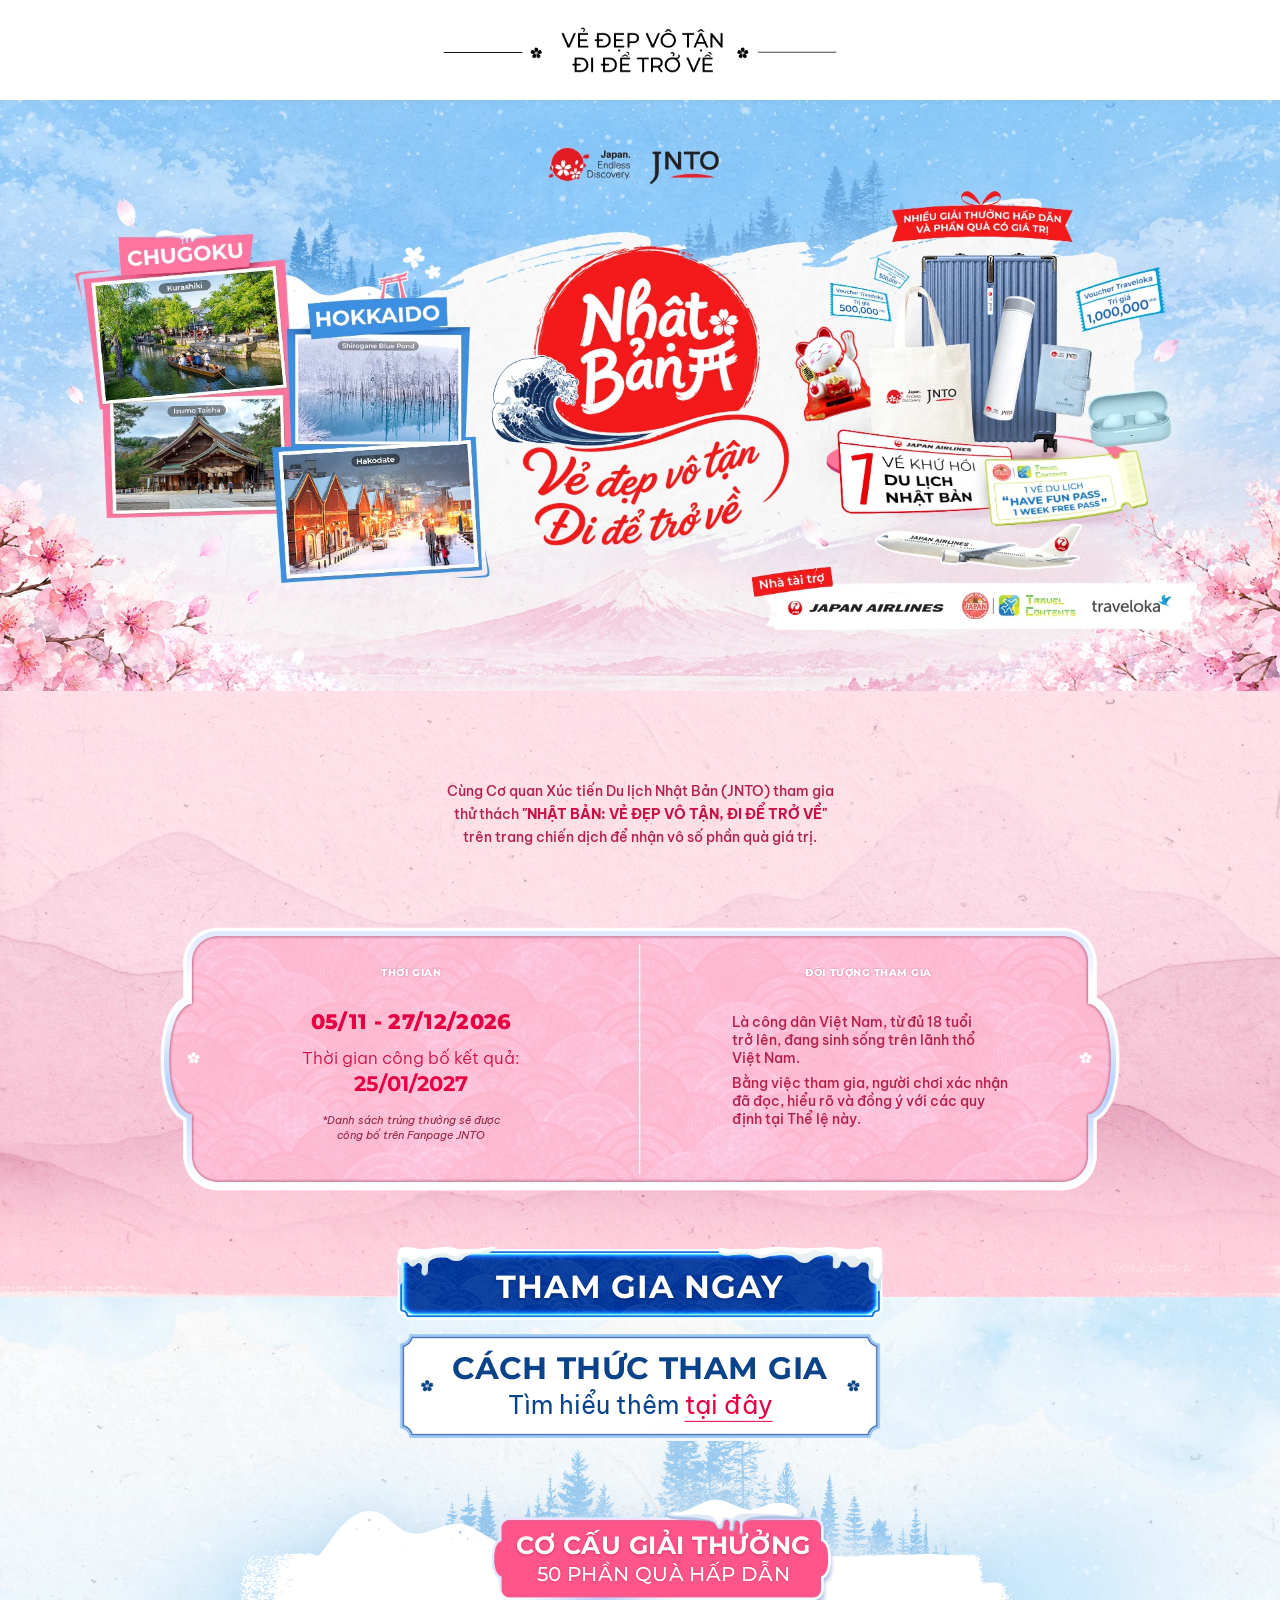
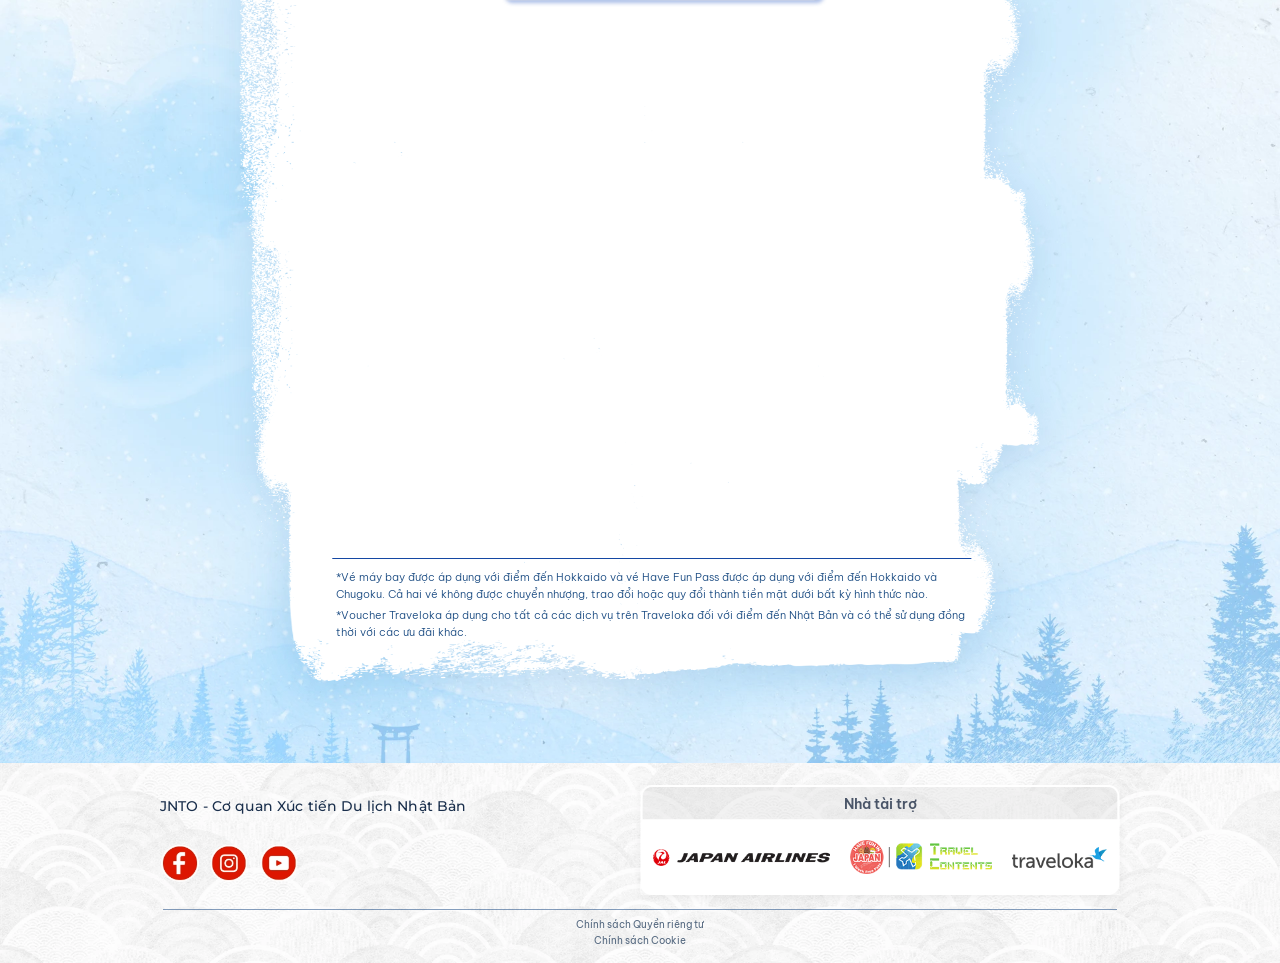
==== index.html @ 74d08d4a "feat: page 5" ====
<!DOCTYPE html>
<html lang="vi">

<head>
  <meta charset="UTF-8">
  <meta name="viewport" content="width=device-width, initial-scale=1.0">
  <title>Nhật Bản: Vẻ Đẹp Vô Tận, Đi Để Trở Về - JNTO</title>
  <meta name="description"
    content="Chiến dịch Du lịch Nhật Bản - Vẻ đẹp vô tận, Đi để trở về cùng JNTO. Tham gia ngay để có cơ hội nhận 50 phần quà hấp dẫn!">

  <link rel="preconnect" href="https://fonts.googleapis.com">
  <link rel="preconnect" href="https://fonts.gstatic.com" crossorigin>
  <link
    href="https://fonts.googleapis.com/css2?family=Be+Vietnam+Pro:ital,wght@0,400;0,500;0,600;0,700;0,800;1,400;1,500&family=Montserrat:ital,wght@0,500;0,600;0,700;0,800;0,900;1,600&display=swap"
    rel="stylesheet">

  <link rel="icon" href="data:,">
  <link rel="stylesheet" href="css/style.css">
</head>

<body>
  <div class="campaign-landing-page">
    <header class="site-header">
      <div class="header-container">
        <div class="header-left">
          <a href="#homepage" class="campaign-logo-link" id="site-logo-home"
            title="Nhật Bản - Vẻ đẹp vô tận, Đi để trở về">
            <picture>
              <source media="(max-width: 768px)" srcset="img/img-mobile/page%201/header/Campaign%20logo.webp">
              <img src="img/img-desktop/page 1/header/Campaign logo.png" alt="Chiến dịch Du lịch Nhật Bản"
                class="campaign-logo-img">
            </picture>
          </a>
        </div>

        <div class="header-center">
          <picture>
            <source media="(max-width: 768px)"
              srcset="img/img-mobile/page%201/header/v%E1%BA%BB%20%C4%91%E1%BA%B9p%20v%C3%B4%20t%E1%BA%ADn.webp">
            <img src="img/img-desktop/page 1/header/vẻ đẹp vô tận.png" alt="Vẻ đẹp vô tận - Đi để trở về"
              class="ve-dep-vo-tan-img">
          </picture>
        </div>

        <div class="header-right">
          <a href="https://www.japan.travel/vi/vn/" target="_blank" rel="noopener noreferrer" class="jed-logo-link"
            title="Japan Endless Discovery">
            <picture>
              <source media="(max-width: 768px)" srcset="img/img-mobile/page%201/header/JED%20logo.webp">
              <img src="img/img-desktop/page 1/header/JED logo.png" alt="Japan Endless Discovery" class="jed-logo-img">
            </picture>
          </a>
          <a href="https://www.japan.travel/vi/vn/" target="_blank" rel="noopener noreferrer" class="jnto-logo-link"
            title="JNTO - Cơ quan Xúc tiến Du lịch Nhật Bản">
            <picture>
              <source media="(max-width: 768px)" srcset="img/img-mobile/page%201/header/JNTO%20logo.webp">
              <img src="img/img-desktop/page 1/header/JNTO logo.png" alt="JNTO" class="jnto-logo-img">
            </picture>
          </a>
        </div>
      </div>
    </header>

    <div>
      <div id="view-homepage" class="app-view active">
        <main>
          <section class="hero-section">
            <div class="hero-banner-container">
              <picture>
                <source media="(max-width: 768px)"
                  srcset="img/img-mobile/page%201/section%201/JNTO-Herobanner-mobile-winter.webp">
                <img src="img/img-desktop/page 1/section 1/JNTO-Herobanner-winter.webp"
                  alt="Nhật Bản - Vẻ Đẹp Vô Tận, Đi Để Trở Về - Chiến dịch mùa đông JNTO" class="hero-banner-image"
                  loading="eager">
              </picture>
            </div>
          </section>

          <section class="info-section">
            <div class="info-content-wrapper">
              <div class="info-intro-block">
                <div class="info-decor-flower">
                  <picture>
                    <source media="(max-width: 768px)" srcset="img/img-mobile/page%201/section%202/decor-hoa.webp">
                    <img src="img/img-desktop/page 1/section 2/bullet.webp" alt="🌸" class="intro-flower-icon">
                  </picture>
                </div>

                <p class="info-intro-paragraph">
                  Cùng Cơ quan Xúc tiến Du lịch Nhật Bản (JNTO) tham gia <br>
                  thử thách <span class="campaign-highlight">"NHẬT BẢN: VẺ ĐẸP VÔ TẬN, ĐI ĐỂ TRỞ VỀ"</span> <br>
                  trên trang chiến dịch để nhận vô số phần quà giá trị.
                </p>

                <div class="info-decor-flower">
                  <picture>
                    <source media="(max-width: 768px)" srcset="img/img-mobile/page%201/section%202/decor-hoa.webp">
                    <img src="img/img-desktop/page 1/section 2/bullet.webp" alt="🌸" class="intro-flower-icon">
                  </picture>
                </div>
              </div>

              <div class="info-main-card">
                <div class="info-card-inner">
                  <div class="info-col">
                    <div class="info-tag-wrapper tag-time">
                      <picture>
                        <source media="(max-width: 768px)"
                          srcset="img/img-mobile/page%201/section%202/tag-thoigian.webp">
                        <img src="img/img-desktop/page 1/section 2/tag-thoigian.webp" alt="" class="tag-bg-img">
                      </picture>
                      <span class="tag-text">THỜI GIAN</span>
                    </div>

                    <div class="info-box-panel box-panel-time">
                      <picture class="box-panel-bg">
                        <source media="(max-width: 768px)"
                          srcset="img/img-mobile/page%201/section%202/box-thoigian.webp">
                        <img src="img/img-desktop/page 1/section 2/box-thoigian.webp" alt="" class="box-panel-bg-img">
                      </picture>
                      <div class="box-panel-content">
                        <div class="time-date-range">05/11 - 27/12/2026</div>
                        <div class="time-result-label">Thời gian công bố kết quả:</div>
                        <div class="time-result-date">25/01/2027</div>
                        <div class="time-note">
                          *Danh sách trúng thưởng sẽ được <br>công bố trên Fanpage JNTO
                        </div>
                      </div>
                    </div>
                  </div>

                  <div class="info-col">
                    <div class="info-tag-wrapper tag-participants">
                      <picture>
                        <source media="(max-width: 768px)"
                          srcset="img/img-mobile/page%201/section%202/tag-doituongthamgia.webp">
                        <img src="img/img-desktop/page 1/section 2/tag-doituongthamgia.webp" alt="" class="tag-bg-img">
                      </picture>
                      <span class="tag-text">ĐỐI TƯỢNG THAM GIA</span>
                    </div>

                    <div class="info-box-panel box-panel-participants">
                      <picture class="box-panel-bg">
                        <source media="(max-width: 768px)"
                          srcset="img/img-mobile/page%201/section%202/box-doituongthamgia.webp">
                        <img src="img/img-desktop/page 1/section 2/box-doituongthamgia.webp" alt=""
                          class="box-panel-bg-img">
                      </picture>
                      <div class="box-panel-content">
                        <ul class="participants-list">
                          <li class="participant-item">
                            <picture>
                              <source media="(max-width: 768px)"
                                srcset="img/img-mobile/page%201/section%202/bullet.webp">
                              <img src="img/img-desktop/page 1/section 2/bullet.webp" alt="•" class="bullet-icon">
                            </picture>
                            <span>
                              Là công dân Việt Nam, từ đủ 18 tuổi <br>
                              trở lên, đang sinh sống trên lãnh thổ <br>
                              Việt Nam.
                            </span>
                          </li>
                          <li class="participant-item">
                            <picture>
                              <source media="(max-width: 768px)"
                                srcset="img/img-mobile/page%201/section%202/bullet.webp">
                              <img src="img/img-desktop/page 1/section 2/bullet.webp" alt="•" class="bullet-icon">
                            </picture>
                            <span>
                              Bằng việc tham gia, người chơi xác nhận <br>
                              đã đọc, hiểu rõ và đồng ý với các quy <br>
                              định tại Thể lệ này.
                            </span>
                          </li>
                        </ul>
                      </div>
                    </div>
                  </div>
                </div>
              </div>
            </div>
          </section>

          <section class="prizes-section">
            <div class="boundary-cta-wrapper">
              <button type="button" class="cta-btn btn-tham-gia-ngay" id="btn-open-join"
                title="Nhấn để tham gia ngay chiến dịch">
                <picture>
                  <source media="(max-width: 768px)" srcset="img/img-mobile/page%201/button/button-thamgiangay.webp">
                  <img src="img/img-desktop/page 1/button/button-thamgiangay.webp" alt="" class="btn-bg-img">
                </picture>
                <span class="btn-text tham-gia-text">THAM GIA NGAY</span>
              </button>
            </div>

            <div class="prizes-content-wrapper">
              <div class="cta-secondary-container">
                <button type="button" class="cta-btn btn-cach-thuc-tham-gia" id="btn-open-rules"
                  title="Tìm hiểu cách thức tham gia">
                  <picture>
                    <source media="(max-width: 768px)"
                      srcset="img/img-mobile/page%201/button/button-cachthucthamgia.webp">
                    <img src="img/img-desktop/page 1/button/button-cachthucthamgia.webp" alt="" class="btn-bg-img">
                  </picture>
                  <div class="btn-text-content">
                    <span class="cach-thuc-title">CÁCH THỨC THAM GIA</span>
                    <span class="cach-thuc-sub">
                      Tìm hiểu thêm <span class="highlight-link">tại đây</span>
                    </span>
                  </div>
                </button>
              </div>

              <div class="prizes-main-card">
                <div class="prizes-title-badge-wrapper">
                  <picture>
                    <source media="(max-width: 768px)" srcset="img/img-mobile/page%201/section%203/title-box.webp">
                    <img src="img/img-desktop/page 1/section 3/title-box.webp"
                      alt="Cơ cấu giải thưởng - 50 phần quà hấp dẫn" class="title-box-img">
                  </picture>
                  <div class="title-badge-text">
                    <span class="title-line-1">CƠ CẤU GIẢI THƯỞNG</span>
                    <span class="title-line-2">50 PHẦN QUÀ HẤP DẪN</span>
                  </div>
                </div>

                <div class="prizes-card-inner">
                  <div class="prize-items-grid">
                    <div class="prize-card-col">
                      <picture>
                        <source media="(max-width: 768px)" srcset="img/img-mobile/page%201/section%203/giai1.webp">
                        <img src="img/img-desktop/page 1/section 3/giai1.webp"
                          alt="1 Combo Giải Nhất - Vé máy bay khứ hồi, vé du lịch Have Fun Pass, voucher Traveloka, tai nghe Bluetooth, túi tote, tượng mèo Maneki Neko"
                          class="prize-showcase-img giai-1-img">
                      </picture>
                    </div>

                    <div class="prize-card-col">
                      <picture>
                        <source media="(max-width: 768px)" srcset="img/img-mobile/page%201/section%203/giai234.webp">
                        <img src="img/img-desktop/page 1/section 3/giai234.webp"
                          alt="5 Combo Giải Nhì, 15 Combo Giải Ba, 29 Combo Giải Khuyến Khích"
                          class="prize-showcase-img giai-234-img">
                      </picture>
                    </div>
                  </div>

                  <div class="prizes-separator-line">
                    <picture>
                      <source media="(max-width: 768px)" srcset="img/img-mobile/page%201/section%203/linexanh.webp">
                      <img src="img/img-desktop/page 1/section 3/linexanh.webp" alt="" class="line-xanh-img">
                    </picture>
                  </div>

                  <div class="prizes-footnotes">
                    <p class="footnote-p">
                      *Vé máy bay được áp dụng với điểm đến Hokkaido và vé <br class="br-mobile">
                      Have Fun Pass được áp dụng với điểm đến Hokkaido và <br class="br-mobile">
                      Chugoku. Cả hai vé không được chuyển nhượng, trao đổi <br class="br-mobile">
                      hoặc quy đổi thành tiền mặt dưới bất kỳ hình thức nào.
                    </p>
                    <p class="footnote-p">
                      *Voucher Traveloka áp dụng cho tất cả các dịch vụ trên <br class="br-mobile">
                      Traveloka đối với điểm đến Nhật Bản và có thể sử dụng <br class="br-mobile">
                      đồng thời với các ưu đãi khác.
                    </p>
                  </div>
                </div>
              </div>
            </div>
          </section>
        </main>
      </div>

      <div id="view-register" class="app-view">
        <main>
          <section class="auth-hero-section">
            <div class="hero-banner-container">
              <picture>
                <source media="(max-width: 768px)"
                  srcset="img/img-mobile/page%201/section%201/JNTO-Herobanner-mobile-winter.webp">
                <img src="img/img-desktop/page 1/section 1/JNTO-Herobanner-winter.webp"
                  alt="Nhật Bản - Vẻ Đẹp Vô Tận, Đi Để Trở Về" class="hero-banner-image">
              </picture>
            </div>
          </section>

          <section class="auth-main-section register-theme">
            <div class="auth-container">
              <div id="register-error-box" class="auth-error-box hidden" role="alert">
                <button type="button" class="auth-error-close-btn" id="btn-close-register-error"
                  aria-label="Đóng thông báo lỗi">
                  <picture>
                    <source media="(max-width: 768px)"
                      srcset="img/img-mobile/page%202/Page2.1%20-%20%C4%91%C4%83ng%20k%C3%BD/icon-close.webp">
                    <img src="img/img-desktop/page 2/Page2.1 - Đăng ký/icon-close.webp" alt="✕"
                      class="error-close-icon">
                  </picture>
                </button>
                <div class="auth-error-text">
                  <p>Tên đăng nhập này đã tồn tại.</p>
                  <p>Vui lòng chọn tên khác.</p>
                </div>
              </div>

              <div class="auth-card-frame register-card-frame">
                <form id="register-form" class="auth-form" novalidate autocomplete="off">
                  <div class="auth-field-group">
                    <label for="register-username" class="auth-label">
                      <span>Tên đăng nhập:</span>
                      <span class="label-instruction">(Vui lòng KHÔNG sử dụng email cá nhân)</span>
                    </label>
                    <div class="auth-input-box">
                      <input type="text" id="register-username" name="username" class="auth-input-control" required
                        autocomplete="off" spellcheck="false">
                    </div>
                  </div>

                  <div class="auth-field-group">
                    <label for="register-password" class="auth-label">
                      <span>Mật khẩu:</span>
                    </label>
                    <div class="auth-input-box password-box">
                      <input type="password" id="register-password" name="password" class="auth-input-control" required
                        autocomplete="new-password">
                      <button type="button" class="auth-eye-btn" id="btn-toggle-register-pwd"
                        aria-label="Ẩn/Hiện mật khẩu" title="Ẩn/Hiện mật khẩu">
                        <picture>
                          <source media="(max-width: 768px)"
                            srcset="img/img-mobile/page%202/Page2.1%20-%20%C4%91%C4%83ng%20k%C3%BD/icon-hidepassword.webp">
                          <img src="img/img-desktop/page 2/Page2.1 - Đăng ký/icon-hidepassword.webp" alt="👁"
                            class="eye-toggle-img">
                        </picture>
                      </button>
                    </div>
                  </div>
                </form>
              </div>

              <div class="auth-terms-container">
                <div class="auth-custom-checkbox-row" id="row-terms-1" role="checkbox" aria-checked="false"
                  tabindex="0">
                  <input type="checkbox" id="check-terms-1" class="hidden-checkbox" required>
                  <div class="custom-checkbox-icon check-1-icon">
                    <picture>
                      <source media="(max-width: 768px)"
                        srcset="img/img-mobile/page%202/Page2.1%20-%20%C4%91%C4%83ng%20k%C3%BD/icon-checkpoint.webp">
                      <img src="img/img-desktop/page 2/Page2.1 - Đăng ký/icon-checkpoint.webp" alt=""
                        class="checkbox-img">
                    </picture>
                  </div>
                  <label for="check-terms-1" class="custom-checkbox-text">
                    Tôi đã đọc và đồng ý với <a href="#" class="terms-open-link" id="link-open-terms">Điều kiện &amp;
                      Điều khoản</a>.
                  </label>
                </div>

                <div class="auth-custom-checkbox-row" id="row-terms-2" role="checkbox" aria-checked="false"
                  tabindex="0">
                  <input type="checkbox" id="check-terms-2" class="hidden-checkbox" required>
                  <div class="custom-checkbox-icon check-2-icon">
                    <picture>
                      <source media="(max-width: 768px)"
                        srcset="img/img-mobile/page%202/Page2.1%20-%20%C4%91%C4%83ng%20k%C3%BD/icon-checkpoint.webp">
                      <img src="img/img-desktop/page 2/Page2.1 - Đăng ký/icon-checkpoint.webp" alt=""
                        class="checkbox-img">
                    </picture>
                  </div>
                  <label for="check-terms-2" class="custom-checkbox-text">
                    Tôi đồng ý cho Ban tổ chức sử dụng thông tin và<br>hình ảnh cá nhân để liên hệ và trao giải.
                  </label>
                </div>
              </div>

              <div class="auth-action-wrapper">
                <button type="button" class="auth-btn-submit" id="btn-submit-register">
                  <picture class="auth-btn-bg auth-btn-bg-default">
                    <source media="(max-width: 768px)"
                      srcset="img/img-mobile/page%202/Page2.1%20-%20%C4%91%C4%83ng%20k%C3%BD/button-dangky.webp">
                    <img src="img/img-desktop/page 2/Page2.1 - Đăng ký/button-dangky.webp" alt=""
                      class="btn-texture-img">
                  </picture>
                  <picture class="auth-btn-bg auth-btn-bg-hover">
                    <source media="(max-width: 768px)"
                      srcset="img/img-mobile/page%202/Page2.1%20-%20%C4%91%C4%83ng%20k%C3%BD/button-dangky-hover.webp">
                    <img src="img/img-desktop/page 2/Page2.1 - Đăng ký/button-dangky-hover.webp" alt=""
                      class="btn-texture-img">
                  </picture>
                  <span class="auth-btn-text">ĐĂNG KÝ</span>
                </button>
              </div>

              <div class="auth-switch-prompt">
                <span>Bạn đã có tài khoản?</span>
                <a href="#dang-nhap" class="auth-switch-link" id="link-go-login">Đăng nhập</a>
              </div>

              <div class="auth-note-box">
                <div class="note-box-header">
                  <span class="note-header-title">LƯU Ý</span>
                </div>
                <div class="note-box-body">
                  <p class="note-content-p">
                    *Người tham gia <strong>vui lòng ghi nhớ thông tin tài khoản </strong>đã<br>
                    đăng ký. Trong trường hợp quên tài khoản hoặc mật<br>
                    khẩu, người tham gia sẽ cần đăng ký tài khoản mới và<br>
                    thực hiện các bước tham gia chương trình lại từ đầu.
                  </p>
                </div>
              </div>
            </div>
          </section>
        </main>
      </div>

      <div id="view-login" class="app-view">
        <main>
          <section class="auth-hero-section">
            <div class="hero-banner-container">
              <picture>
                <source media="(max-width: 768px)"
                  srcset="img/img-mobile/page%201/section%201/JNTO-Herobanner-mobile-winter.webp">
                <img src="img/img-desktop/page 1/section 1/JNTO-Herobanner-winter.webp"
                  alt="Nhật Bản - Vẻ Đẹp Vô Tận, Đi Để Trở Về" class="hero-banner-image">
              </picture>
            </div>
          </section>

          <section class="auth-main-section login-theme">
            <div class="auth-container">
              <div id="login-error-box" class="auth-error-box login-error hidden" role="alert">
                <button type="button" class="auth-error-close-btn" id="btn-close-login-error"
                  aria-label="Đóng thông báo lỗi">
                  <picture>
                    <source media="(max-width: 768px)"
                      srcset="img/img-mobile/page%202/Page2.2%20-%20%C4%91%C4%83ng%20nh%E1%BA%ADp/icon-close.webp">
                    <img src="img/img-desktop/page 2/Page2.2 - Đăng nhập/icon-close.webp" alt="✕"
                      class="error-close-icon">
                  </picture>
                </button>
                <div class="auth-error-text">
                  <p>Tên đăng nhập/ Mật khẩu không đúng</p>
                  <p>Vui lòng thử lại.</p>
                </div>
              </div>

              <div class="auth-card-frame login-card-frame">
                <form id="login-form" class="auth-form" novalidate autocomplete="off">
                  <div class="auth-field-group">
                    <label for="login-username" class="auth-label">
                      <span class="login-label-title">Tên đăng nhập:</span>
                    </label>
                    <div class="auth-input-box">
                      <input type="text" id="login-username" name="username" class="auth-input-control" required
                        autocomplete="off" spellcheck="false">
                    </div>
                  </div>

                  <div class="auth-field-group">
                    <label for="login-password" class="auth-label">
                      <span class="login-label-title">Mật khẩu:</span>
                    </label>
                    <div class="auth-input-box password-box">
                      <input type="password" id="login-password" name="password" class="auth-input-control" required
                        autocomplete="current-password">
                      <button type="button" class="auth-eye-btn" id="btn-toggle-login-pwd" aria-label="Ẩn/Hiện mật khẩu"
                        title="Ẩn/Hiện mật khẩu">
                        <picture>
                          <source media="(max-width: 768px)"
                            srcset="img/img-mobile/page%202/Page2.2%20-%20%C4%91%C4%83ng%20nh%E1%BA%ADp/icon-hidepassword.webp">
                          <img src="img/img-desktop/page 2/Page2.2 - Đăng nhập/icon-hidepassword.webp" alt="👁"
                            class="eye-toggle-img">
                        </picture>
                      </button>
                    </div>
                  </div>
                </form>
              </div>

              <div class="auth-action-wrapper login-action">
                <button type="button" class="auth-btn-submit" id="btn-submit-login">
                  <picture class="auth-btn-bg auth-btn-bg-default">
                    <source media="(max-width: 768px)"
                      srcset="img/img-mobile/page%202/Page2.2%20-%20%C4%91%C4%83ng%20nh%E1%BA%ADp/button-dangnhap.webp">
                    <img src="img/img-desktop/page 2/Page2.2 - Đăng nhập/button-dangky.webp" alt=""
                      class="btn-texture-img">
                  </picture>
                  <picture class="auth-btn-bg auth-btn-bg-hover">
                    <source media="(max-width: 768px)"
                      srcset="img/img-mobile/page%202/Page2.2%20-%20%C4%91%C4%83ng%20nh%E1%BA%ADp/button-dangnhap-hover.webp">
                    <img src="img/img-desktop/page 2/Page2.2 - Đăng nhập/button-dangky-hover.webp" alt=""
                      class="btn-texture-img">
                  </picture>
                  <span class="auth-btn-text">ĐĂNG NHẬP</span>
                </button>
              </div>

              <div class="auth-switch-prompt">
                <span>Bạn chưa có tài khoản?</span>
                <a href="#dang-ky" class="auth-switch-link" id="link-go-register">Đăng ký</a>
              </div>
            </div>
          </section>
        </main>
      </div>

      <div id="view-page3" class="app-view">
        <main>
          <section class="auth-hero-section">
            <div class="hero-banner-container">
              <picture>
                <source media="(max-width: 768px)"
                  srcset="img/img-mobile/page%201/section%201/JNTO-Herobanner-mobile-winter.webp">
                <img src="img/img-desktop/page 1/section 1/JNTO-Herobanner-winter.webp"
                  alt="Nhật Bản - Vẻ Đẹp Vô Tận, Đi Để Trở Về" class="hero-banner-image">
              </picture>
            </div>
          </section>

          <section class="survey-main-section survey-3-1-theme">
            <div class="survey-container">
              <div class="survey-board-wrapper">
                <div class="survey-badge-wrapper">
                  <picture>
                    <source media="(max-width: 768px)" srcset="img/img-mobile/page%203/Page3.1/box-cauhoikhaosat.webp">
                    <img src="img/img-desktop/page 3/Page3.1/box-cauhoikhaosat.webp" alt="Câu Hỏi Khảo Sát" class="survey-badge-img">
                  </picture>
                  <span class="survey-badge-title">CÂU HỎI KHẢO SÁT</span>
                </div>

                <div class="survey-paper-card paper-3-1">
                  <form id="form-survey-3-1" class="survey-form" novalidate autocomplete="off">
                    <div class="survey-question-group">
                      <h3 class="survey-question-title">1. Tuổi</h3>
                      <div class="survey-options-grid">
                        <label class="survey-option-item">
                          <input type="radio" name="q1_tuoi" value="duoi-20" class="survey-native-input" required>
                          <span class="survey-custom-icon"></span>
                          <span class="survey-option-label">Dưới 20</span>
                        </label>
                        <label class="survey-option-item">
                          <input type="radio" name="q1_tuoi" value="20-30" class="survey-native-input">
                          <span class="survey-custom-icon"></span>
                          <span class="survey-option-label">Từ 20 – 30</span>
                        </label>
                        <label class="survey-option-item">
                          <input type="radio" name="q1_tuoi" value="30-40" class="survey-native-input">
                          <span class="survey-custom-icon"></span>
                          <span class="survey-option-label">Từ 30 – 40</span>
                        </label>
                        <label class="survey-option-item">
                          <input type="radio" name="q1_tuoi" value="40-50" class="survey-native-input">
                          <span class="survey-custom-icon"></span>
                          <span class="survey-option-label">Từ 40 – 50</span>
                        </label>
                        <label class="survey-option-item">
                          <input type="radio" name="q1_tuoi" value="50-60" class="survey-native-input">
                          <span class="survey-custom-icon"></span>
                          <span class="survey-option-label">Từ 50 – 60</span>
                        </label>
                        <label class="survey-option-item">
                          <input type="radio" name="q1_tuoi" value="tren-60" class="survey-native-input">
                          <span class="survey-custom-icon"></span>
                          <span class="survey-option-label">60 trở lên</span>
                        </label>
                      </div>
                    </div>

                    <div class="survey-question-group">
                      <h3 class="survey-question-title">2. Khu vực</h3>
                      <div class="survey-options-grid">
                        <label class="survey-option-item">
                          <input type="radio" name="q2_khuvuc" value="ha-noi" class="survey-native-input" required>
                          <span class="survey-custom-icon"></span>
                          <span class="survey-option-label">Hà Nội</span>
                        </label>
                        <label class="survey-option-item">
                          <input type="radio" name="q2_khuvuc" value="da-nang" class="survey-native-input">
                          <span class="survey-custom-icon"></span>
                          <span class="survey-option-label">Đà Nẵng</span>
                        </label>
                        <label class="survey-option-item">
                          <input type="radio" name="q2_khuvuc" value="tphcm" class="survey-native-input">
                          <span class="survey-custom-icon"></span>
                          <span class="survey-option-label">TP.HCM</span>
                        </label>
                        <label class="survey-option-item option-khac">
                          <input type="radio" name="q2_khuvuc" value="khac" class="survey-native-input">
                          <span class="survey-custom-icon"></span>
                          <span class="survey-option-label">Khác (ghi rõ):</span>
                          <div class="survey-input-underline-wrap">
                            <input type="text" id="q2-khac-text" name="q2_khuvuc_khac" class="survey-underline-input" autocomplete="off" spellcheck="false">
                          </div>
                        </label>
                      </div>
                    </div>

                    <div class="survey-question-group">
                      <h3 class="survey-question-title">
                        3. Kinh nghiệm du lịch Nhật Bản và kế hoạch tương lai
                        <span class="survey-question-sub">(Không tính đi công tác/việc công)</span>
                      </h3>
                      <div class="survey-options-grid">
                        <label class="survey-option-item">
                          <input type="radio" name="q3_kinhnghiem" value="da-tung-di-muon-lai" class="survey-native-input" required>
                          <span class="survey-custom-icon"></span>
                          <span class="survey-option-label">Đã từng đi và muốn đi lại</span>
                        </label>
                        <label class="survey-option-item">
                          <input type="radio" name="q3_kinhnghiem" value="da-tung-di-chua-ke-hoach" class="survey-native-input">
                          <span class="survey-custom-icon"></span>
                          <span class="survey-option-label">Đã từng đi nhưng hiện chưa có kế hoạch quay lại</span>
                        </label>
                        <label class="survey-option-item">
                          <input type="radio" name="q3_kinhnghiem" value="chua-tung-di-co-ke-hoach" class="survey-native-input">
                          <span class="survey-custom-icon"></span>
                          <span class="survey-option-label">Chưa từng đi nhưng có kế hoạch đi trong tương lai</span>
                        </label>
                        <label class="survey-option-item">
                          <input type="radio" name="q3_kinhnghiem" value="chua-tung-di-khong-ke-hoach" class="survey-native-input">
                          <span class="survey-custom-icon"></span>
                          <span class="survey-option-label">Chưa từng đi và chưa có kế hoạch</span>
                        </label>
                      </div>
                    </div>

                    <div class="survey-action-footer">
                      <button type="button" class="survey-btn-action" id="btn-survey-3-1-next" title="Tiếp theo">
                        <picture>
                          <source media="(max-width: 768px)" srcset="img/img-mobile/page%203/Page3.1/button-tieptheo.webp">
                          <img src="img/img-desktop/page 3/Page3.1/button-tieptheo.webp" alt="Tiếp theo" class="survey-btn-img">
                        </picture>
                        <span class="survey-btn-text">Tiếp theo</span>
                      </button>
                    </div>
                  </form>
                </div>
              </div>
            </div>
          </section>
        </main>
      </div>

      <div id="view-page3-2a" class="app-view">
        <main>
          <section class="auth-hero-section">
            <div class="hero-banner-container">
              <picture>
                <source media="(max-width: 768px)"
                  srcset="img/img-mobile/page%201/section%201/JNTO-Herobanner-mobile-winter.webp">
                <img src="img/img-desktop/page 1/section 1/JNTO-Herobanner-winter.webp"
                  alt="Nhật Bản - Vẻ Đẹp Vô Tận, Đi Để Trở Về" class="hero-banner-image">
              </picture>
            </div>
          </section>

          <section class="survey-main-section survey-3-2a-theme">
            <div class="survey-container">
              <div class="survey-board-wrapper">
                <div class="survey-badge-wrapper">
                  <picture>
                    <source media="(max-width: 768px)" srcset="img/img-mobile/page%203/Page3.2.a/box-cauhoikhaosat.webp">
                    <img src="img/img-desktop/page 3/Page3.2.a/box-cauhoikhaosat.webp" alt="Câu Hỏi Khảo Sát" class="survey-badge-img">
                  </picture>
                  <span class="survey-badge-title">CÂU HỎI KHẢO SÁT</span>
                </div>

                <div class="survey-paper-card paper-3-2a">
                  <form id="form-survey-3-2a" class="survey-form" novalidate autocomplete="off">
                    <div class="survey-question-group survey-q4-group">
                      <h3 class="survey-question-title">
                        4. Các vùng của Nhật Bản bạn quan tâm:
                        <span class="survey-question-sub">(Có thể chọn nhiều đáp án)</span>
                      </h3>
                      <div class="survey-options-grid">
                        <label class="survey-option-item">
                          <input type="checkbox" name="q4_quantam" value="Hokkaido" class="survey-native-input">
                          <span class="survey-custom-icon"></span>
                          <span class="survey-option-label">Hokkaido</span>
                        </label>
                        <label class="survey-option-item">
                          <input type="checkbox" name="q4_quantam" value="Chubu" class="survey-native-input">
                          <span class="survey-custom-icon"></span>
                          <span class="survey-option-label">Chubu (Nagoya, Takayama, núi Phú Sĩ...)</span>
                        </label>
                        <label class="survey-option-item">
                          <input type="checkbox" name="q4_quantam" value="Kanto" class="survey-native-input">
                          <span class="survey-custom-icon"></span>
                          <span class="survey-option-label">Kanto (Tokyo, Ibaraki, Chiba,...)</span>
                        </label>
                        <label class="survey-option-item">
                          <input type="checkbox" name="q4_quantam" value="Chugoku" class="survey-native-input">
                          <span class="survey-custom-icon"></span>
                          <span class="survey-option-label">Chugoku (Hiroshima, Okayama...)</span>
                        </label>
                        <label class="survey-option-item">
                          <input type="checkbox" name="q4_quantam" value="Kyushu" class="survey-native-input">
                          <span class="survey-custom-icon"></span>
                          <span class="survey-option-label">Kyushu (Fukuoka, Kumamoto, Beppu...)</span>
                        </label>
                        <label class="survey-option-item">
                          <input type="checkbox" name="q4_quantam" value="Tohoku" class="survey-native-input">
                          <span class="survey-custom-icon"></span>
                          <span class="survey-option-label">Tohoku (Sendai, Aomori...)</span>
                        </label>
                        <label class="survey-option-item">
                          <input type="checkbox" name="q4_quantam" value="Kansai" class="survey-native-input">
                          <span class="survey-custom-icon"></span>
                          <span class="survey-option-label">Kansai (Osaka, Kyoto, Wakayama,...)</span>
                        </label>
                        <label class="survey-option-item">
                          <input type="checkbox" name="q4_quantam" value="Shikoku" class="survey-native-input">
                          <span class="survey-custom-icon"></span>
                          <span class="survey-option-label">Shikoku (Takamatsu, Matsuyama...)</span>
                        </label>
                        <label class="survey-option-item">
                          <input type="checkbox" name="q4_quantam" value="Okinawa" class="survey-native-input">
                          <span class="survey-custom-icon"></span>
                          <span class="survey-option-label">Okinawa</span>
                        </label>
                        <label class="survey-option-item option-khac">
                          <input type="checkbox" name="q4_quantam" value="Khác" class="survey-native-input">
                          <span class="survey-custom-icon"></span>
                          <span class="survey-option-label">Khác:</span>
                          <div class="survey-input-underline-wrap">
                            <input type="text" id="q4-2a-khac-text" name="q4_quantam_khac" class="survey-underline-input" autocomplete="off" spellcheck="false">
                          </div>
                        </label>
                      </div>
                    </div>

                    <div class="survey-question-group">
                      <h3 class="survey-question-title">
                        5. Bạn muốn đi du lịch Nhật Bản theo hình thức nào?
                      </h3>
                      <div class="survey-options-grid">
                        <label class="survey-option-item">
                          <input type="radio" name="q5_hinhthuc_2a" value="tour-tron-goi" class="survey-native-input">
                          <span class="survey-custom-icon"></span>
                          <span class="survey-option-label">Mua tour trọn gói của công ty lữ hành</span>
                        </label>
                        <label class="survey-option-item">
                          <input type="radio" name="q5_hinhthuc_2a" value="tour-rieng" class="survey-native-input">
                          <span class="survey-custom-icon"></span>
                          <span class="survey-option-label">Đặt tour thiết kế riêng qua công ty lữ hành</span>
                        </label>
                        <label class="survey-option-item">
                          <input type="radio" name="q5_hinhthuc_2a" value="tu-tuc-ota" class="survey-native-input">
                          <span class="survey-custom-icon"></span>
                          <span class="survey-option-label">Du lịch tự túc, tự đặt vé máy bay, khách sạn và các dịch vụ qua OTA (Traveloka, <br class="br-desktop">Booking, Agoda,...)</span>
                        </label>
                        <label class="survey-option-item">
                          <input type="radio" name="q5_hinhthuc_2a" value="chua-quyet-dinh" class="survey-native-input">
                          <span class="survey-custom-icon"></span>
                          <span class="survey-option-label">Chưa quyết định</span>
                        </label>
                      </div>
                    </div>

                    <div class="survey-question-group">
                      <h3 class="survey-question-title">
                        6. Khi tìm hiểu du lịch Nhật Bản, bạn thường lấy thông tin từ đâu?
                        <span class="survey-question-sub">(Có thể chọn nhiều đáp án)</span>
                      </h3>
                      <div class="survey-options-grid">
                        <label class="survey-option-item">
                          <input type="checkbox" name="q6_thongtin_2a" value="SNS JNTO" class="survey-native-input">
                          <span class="survey-custom-icon"></span>
                          <span class="survey-option-label">Các kênh SNS (Cảm Nhận Nhật Bản và visitjapan_vn) và website của JNTO Việt Nam</span>
                        </label>
                        <label class="survey-option-item">
                          <input type="checkbox" name="q6_thongtin_2a" value="KOL" class="survey-native-input">
                          <span class="survey-custom-icon"></span>
                          <span class="survey-option-label">Các kênh SNS của những người có tầm ảnh hưởng (KOL)</span>
                        </label>
                        <label class="survey-option-item">
                          <input type="checkbox" name="q6_thongtin_2a" value="TikTok" class="survey-native-input">
                          <span class="survey-custom-icon"></span>
                          <span class="survey-option-label">TikTok</span>
                        </label>
                        <label class="survey-option-item">
                          <input type="checkbox" name="q6_thongtin_2a" value="Facebook" class="survey-native-input">
                          <span class="survey-custom-icon"></span>
                          <span class="survey-option-label">Facebook</span>
                        </label>
                        <label class="survey-option-item">
                          <input type="checkbox" name="q6_thongtin_2a" value="YouTube" class="survey-native-input">
                          <span class="survey-custom-icon"></span>
                          <span class="survey-option-label">YouTube</span>
                        </label>
                        <label class="survey-option-item">
                          <input type="checkbox" name="q6_thongtin_2a" value="Threads/Instagram" class="survey-native-input">
                          <span class="survey-custom-icon"></span>
                          <span class="survey-option-label">Threads/Instagram</span>
                        </label>
                        <label class="survey-option-item">
                          <input type="checkbox" name="q6_thongtin_2a" value="Tu van du lich" class="survey-native-input">
                          <span class="survey-custom-icon"></span>
                          <span class="survey-option-label">Tư vấn với công ty du lịch</span>
                        </label>
                        <label class="survey-option-item">
                          <input type="checkbox" name="q6_thongtin_2a" value="Blog OTA" class="survey-native-input">
                          <span class="survey-custom-icon"></span>
                          <span class="survey-option-label">Các bài blog du lịch trên các trang OTA (Traveloka, Agoda, Klook,...)</span>
                        </label>
                        <label class="survey-option-item">
                          <input type="checkbox" name="q6_thongtin_2a" value="Sach bao" class="survey-native-input">
                          <span class="survey-custom-icon"></span>
                          <span class="survey-option-label">Sách du lịch, cẩm nang, tạp chí, tờ rơi,...</span>
                        </label>
                        <label class="survey-option-item">
                          <input type="checkbox" name="q6_thongtin_2a" value="Truyen mieng" class="survey-native-input">
                          <span class="survey-custom-icon"></span>
                          <span class="survey-option-label">Truyền miệng (từ bạn bè, người quen)</span>
                        </label>
                        <label class="survey-option-item option-khac">
                          <input type="checkbox" name="q6_thongtin_2a" value="Khác" class="survey-native-input">
                          <span class="survey-custom-icon"></span>
                          <span class="survey-option-label">Khác:</span>
                          <div class="survey-input-underline-wrap">
                            <input type="text" id="q6-2a-khac-text" name="q6_thongtin_2a_khac" class="survey-underline-input" autocomplete="off" spellcheck="false">
                          </div>
                        </label>
                      </div>
                    </div>

                    <div class="survey-action-footer">
                      <button type="button" class="survey-btn-action" id="btn-survey-3-2a-submit" title="Nộp bài">
                        <picture>
                          <source media="(max-width: 768px)" srcset="img/img-mobile/page%203/Page3.2.a/button-nopbai.webp">
                          <img src="img/img-desktop/page 3/Page3.2.a/button-nopbai.webp" alt="Nộp bài" class="survey-btn-img">
                        </picture>
                        <span class="survey-btn-text">Nộp bài</span>
                      </button>
                    </div>
                  </form>
                </div>
              </div>
            </div>
          </section>
        </main>
      </div>

      <div id="view-page3-2b" class="app-view">
        <main>
          <section class="auth-hero-section">
            <div class="hero-banner-container">
              <picture>
                <source media="(max-width: 768px)"
                  srcset="img/img-mobile/page%201/section%201/JNTO-Herobanner-mobile-winter.webp">
                <img src="img/img-desktop/page 1/section 1/JNTO-Herobanner-winter.webp"
                  alt="Nhật Bản - Vẻ Đẹp Vô Tận, Đi Để Trở Về" class="hero-banner-image">
              </picture>
            </div>
          </section>

          <section class="survey-main-section survey-3-2b-theme">
            <div class="survey-container">
              <div class="survey-board-wrapper">
                <div class="survey-badge-wrapper">
                  <picture>
                    <source media="(max-width: 768px)" srcset="img/img-mobile/page%203/Page3.2.b/box-cauhoikhaosat.webp">
                    <img src="img/img-desktop/page 3/Page3.2.b/box-cauhoikhaosat.webp" alt="Câu Hỏi Khảo Sát" class="survey-badge-img">
                  </picture>
                  <span class="survey-badge-title">CÂU HỎI KHẢO SÁT</span>
                </div>

                <div class="survey-paper-card paper-3-2b">
                  <form id="form-survey-3-2b" class="survey-form" novalidate autocomplete="off">
                    <div class="survey-question-group survey-q4-group">
                      <h3 class="survey-question-title">
                        4. Các vùng bạn đã từng đến:
                        <span class="survey-question-sub">(Có thể chọn nhiều đáp án)</span>
                      </h3>
                      <div class="survey-options-grid">
                        <label class="survey-option-item">
                          <input type="checkbox" name="q4_datungden" value="Hokkaido" class="survey-native-input">
                          <span class="survey-custom-icon"></span>
                          <span class="survey-option-label">Hokkaido</span>
                        </label>
                        <label class="survey-option-item">
                          <input type="checkbox" name="q4_datungden" value="Chubu" class="survey-native-input">
                          <span class="survey-custom-icon"></span>
                          <span class="survey-option-label">Chubu (Nagoya, Takayama, núi Phú Sĩ...)</span>
                        </label>
                        <label class="survey-option-item">
                          <input type="checkbox" name="q4_datungden" value="Kanto" class="survey-native-input">
                          <span class="survey-custom-icon"></span>
                          <span class="survey-option-label">Kanto (Tokyo, Ibaraki, Chiba,...)</span>
                        </label>
                        <label class="survey-option-item">
                          <input type="checkbox" name="q4_datungden" value="Chugoku" class="survey-native-input">
                          <span class="survey-custom-icon"></span>
                          <span class="survey-option-label">Chugoku (Hiroshima, Okayama...)</span>
                        </label>
                        <label class="survey-option-item">
                          <input type="checkbox" name="q4_datungden" value="Kyushu" class="survey-native-input">
                          <span class="survey-custom-icon"></span>
                          <span class="survey-option-label">Kyushu (Fukuoka, Kumamoto, Beppu...)</span>
                        </label>
                        <label class="survey-option-item">
                          <input type="checkbox" name="q4_datungden" value="Tohoku" class="survey-native-input">
                          <span class="survey-custom-icon"></span>
                          <span class="survey-option-label">Tohoku (Sendai, Aomori...)</span>
                        </label>
                        <label class="survey-option-item">
                          <input type="checkbox" name="q4_datungden" value="Kansai" class="survey-native-input">
                          <span class="survey-custom-icon"></span>
                          <span class="survey-option-label">Kansai (Osaka, Kyoto, Wakayama,...)</span>
                        </label>
                        <label class="survey-option-item">
                          <input type="checkbox" name="q4_datungden" value="Shikoku" class="survey-native-input">
                          <span class="survey-custom-icon"></span>
                          <span class="survey-option-label">Shikoku (Takamatsu, Matsuyama...)</span>
                        </label>
                        <label class="survey-option-item">
                          <input type="checkbox" name="q4_datungden" value="Okinawa" class="survey-native-input">
                          <span class="survey-custom-icon"></span>
                          <span class="survey-option-label">Okinawa</span>
                        </label>
                        <label class="survey-option-item option-khac">
                          <input type="checkbox" name="q4_datungden" value="Khác" class="survey-native-input">
                          <span class="survey-custom-icon"></span>
                          <span class="survey-option-label">Khác:</span>
                          <div class="survey-input-underline-wrap">
                            <input type="text" id="q4-2b-khac-text" name="q4_datungden_khac" class="survey-underline-input" autocomplete="off" spellcheck="false">
                          </div>
                        </label>
                      </div>
                    </div>

                    <div class="survey-question-group">
                      <h3 class="survey-question-title">
                        5. Các vùng bạn chưa từng đến nhưng muốn đi trong tương lai:
                        <span class="survey-question-sub">(Có thể chọn nhiều đáp án)</span>
                      </h3>
                      <div class="survey-options-grid">
                        <label class="survey-option-item">
                          <input type="checkbox" name="q5_muondi" value="Hokkaido" class="survey-native-input">
                          <span class="survey-custom-icon"></span>
                          <span class="survey-option-label">Hokkaido</span>
                        </label>
                        <label class="survey-option-item">
                          <input type="checkbox" name="q5_muondi" value="Chubu" class="survey-native-input">
                          <span class="survey-custom-icon"></span>
                          <span class="survey-option-label">Chubu (Nagoya, Takayama, núi Phú Sĩ...)</span>
                        </label>
                        <label class="survey-option-item">
                          <input type="checkbox" name="q5_muondi" value="Kanto" class="survey-native-input">
                          <span class="survey-custom-icon"></span>
                          <span class="survey-option-label">Kanto (Tokyo, Ibaraki, Chiba,...)</span>
                        </label>
                        <label class="survey-option-item">
                          <input type="checkbox" name="q5_muondi" value="Chugoku" class="survey-native-input">
                          <span class="survey-custom-icon"></span>
                          <span class="survey-option-label">Chugoku (Hiroshima, Okayama...)</span>
                        </label>
                        <label class="survey-option-item">
                          <input type="checkbox" name="q5_muondi" value="Kyushu" class="survey-native-input">
                          <span class="survey-custom-icon"></span>
                          <span class="survey-option-label">Kyushu (Fukuoka, Kumamoto, Beppu...)</span>
                        </label>
                        <label class="survey-option-item">
                          <input type="checkbox" name="q5_muondi" value="Tohoku" class="survey-native-input">
                          <span class="survey-custom-icon"></span>
                          <span class="survey-option-label">Tohoku (Sendai, Aomori...)</span>
                        </label>
                        <label class="survey-option-item">
                          <input type="checkbox" name="q5_muondi" value="Kansai" class="survey-native-input">
                          <span class="survey-custom-icon"></span>
                          <span class="survey-option-label">Kansai (Osaka, Kyoto, Wakayama,...)</span>
                        </label>
                        <label class="survey-option-item">
                          <input type="checkbox" name="q5_muondi" value="Shikoku" class="survey-native-input">
                          <span class="survey-custom-icon"></span>
                          <span class="survey-option-label">Shikoku (Takamatsu, Matsuyama...)</span>
                        </label>
                        <label class="survey-option-item">
                          <input type="checkbox" name="q5_muondi" value="Okinawa" class="survey-native-input">
                          <span class="survey-custom-icon"></span>
                          <span class="survey-option-label">Okinawa</span>
                        </label>
                        <label class="survey-option-item option-khac">
                          <input type="checkbox" name="q5_muondi" value="Khác" class="survey-native-input">
                          <span class="survey-custom-icon"></span>
                          <span class="survey-option-label">Khác:</span>
                          <div class="survey-input-underline-wrap">
                            <input type="text" id="q5-2b-khac-text" name="q5_muondi_khac" class="survey-underline-input" autocomplete="off" spellcheck="false">
                          </div>
                        </label>
                      </div>
                    </div>

                    <div class="survey-question-group">
                      <h3 class="survey-question-title">
                        6. Bạn muốn đi du lịch Nhật Bản theo hình thức nào?
                      </h3>
                      <div class="survey-options-grid">
                        <label class="survey-option-item">
                          <input type="radio" name="q6_hinhthuc_2b" value="tour-tron-goi" class="survey-native-input">
                          <span class="survey-custom-icon"></span>
                          <span class="survey-option-label">Mua tour trọn gói của công ty lữ hành</span>
                        </label>
                        <label class="survey-option-item">
                          <input type="radio" name="q6_hinhthuc_2b" value="tour-rieng" class="survey-native-input">
                          <span class="survey-custom-icon"></span>
                          <span class="survey-option-label">Đặt tour thiết kế riêng qua công ty lữ hành</span>
                        </label>
                        <label class="survey-option-item">
                          <input type="radio" name="q6_hinhthuc_2b" value="tu-tuc-ota" class="survey-native-input">
                          <span class="survey-custom-icon"></span>
                          <span class="survey-option-label">Du lịch tự túc, tự đặt vé máy bay, khách sạn và các dịch vụ qua OTA (Traveloka, <br class="br-desktop">Booking, Agoda,...)</span>
                        </label>
                        <label class="survey-option-item">
                          <input type="radio" name="q6_hinhthuc_2b" value="chua-quyet-dinh" class="survey-native-input">
                          <span class="survey-custom-icon"></span>
                          <span class="survey-option-label">Chưa quyết định</span>
                        </label>
                      </div>
                    </div>

                    <div class="survey-question-group">
                      <h3 class="survey-question-title">
                        7. Khi tìm hiểu du lịch Nhật Bản, bạn thường lấy thông tin từ đâu?
                        <span class="survey-question-sub">(Có thể chọn nhiều đáp án)</span>
                      </h3>
                      <div class="survey-options-grid">
                        <label class="survey-option-item">
                          <input type="checkbox" name="q7_thongtin_2b" value="SNS JNTO" class="survey-native-input">
                          <span class="survey-custom-icon"></span>
                          <span class="survey-option-label">Các kênh SNS (Cảm Nhận Nhật Bản và visitjapan_vn) và website của JNTO Việt Nam</span>
                        </label>
                        <label class="survey-option-item">
                          <input type="checkbox" name="q7_thongtin_2b" value="KOL" class="survey-native-input">
                          <span class="survey-custom-icon"></span>
                          <span class="survey-option-label">Các kênh SNS của những người có tầm ảnh hưởng (KOL)</span>
                        </label>
                        <label class="survey-option-item">
                          <input type="checkbox" name="q7_thongtin_2b" value="TikTok" class="survey-native-input">
                          <span class="survey-custom-icon"></span>
                          <span class="survey-option-label">TikTok</span>
                        </label>
                        <label class="survey-option-item">
                          <input type="checkbox" name="q7_thongtin_2b" value="Facebook" class="survey-native-input">
                          <span class="survey-custom-icon"></span>
                          <span class="survey-option-label">Facebook</span>
                        </label>
                        <label class="survey-option-item">
                          <input type="checkbox" name="q7_thongtin_2b" value="YouTube" class="survey-native-input">
                          <span class="survey-custom-icon"></span>
                          <span class="survey-option-label">YouTube</span>
                        </label>
                        <label class="survey-option-item">
                          <input type="checkbox" name="q7_thongtin_2b" value="Threads/Instagram" class="survey-native-input">
                          <span class="survey-custom-icon"></span>
                          <span class="survey-option-label">Threads/Instagram</span>
                        </label>
                        <label class="survey-option-item">
                          <input type="checkbox" name="q7_thongtin_2b" value="Tu van du lich" class="survey-native-input">
                          <span class="survey-custom-icon"></span>
                          <span class="survey-option-label">Tư vấn với công ty du lịch</span>
                        </label>
                        <label class="survey-option-item">
                          <input type="checkbox" name="q7_thongtin_2b" value="Blog OTA" class="survey-native-input">
                          <span class="survey-custom-icon"></span>
                          <span class="survey-option-label">Các bài blog du lịch trên các trang OTA (Traveloka, Agoda, Klook,...)</span>
                        </label>
                        <label class="survey-option-item">
                          <input type="checkbox" name="q7_thongtin_2b" value="Sach bao" class="survey-native-input">
                          <span class="survey-custom-icon"></span>
                          <span class="survey-option-label">Sách du lịch, cẩm nang, tạp chí, tờ rơi,...</span>
                        </label>
                        <label class="survey-option-item">
                          <input type="checkbox" name="q7_thongtin_2b" value="Truyen mieng" class="survey-native-input">
                          <span class="survey-custom-icon"></span>
                          <span class="survey-option-label">Truyền miệng (từ bạn bè, người quen)</span>
                        </label>
                        <label class="survey-option-item option-khac">
                          <input type="checkbox" name="q7_thongtin_2b" value="Khác" class="survey-native-input">
                          <span class="survey-custom-icon"></span>
                          <span class="survey-option-label">Khác:</span>
                          <div class="survey-input-underline-wrap">
                            <input type="text" id="q7-2b-khac-text" name="q7_thongtin_2b_khac" class="survey-underline-input" autocomplete="off" spellcheck="false">
                          </div>
                        </label>
                      </div>
                    </div>

                    <div class="survey-action-footer">
                      <button type="button" class="survey-btn-action" id="btn-survey-3-2b-submit" title="Nộp bài">
                        <picture>
                          <source media="(max-width: 768px)" srcset="img/img-mobile/page%203/Page3.2.b/button-nopbai.webp">
                          <img src="img/img-desktop/page 3/Page3.2.b/button-nopbai.webp" alt="Nộp bài" class="survey-btn-img">
                        </picture>
                        <span class="survey-btn-text">Nộp bài</span>
                      </button>
                    </div>
                  </form>
                </div>
              </div>
            </div>
          </section>
        </main>
      </div>

      <div id="view-page4" class="app-view">
        <main>
          <section class="quiz-map-section">
            <div class="quiz-search-wrapper">
              <picture>
                <source media="(max-width: 768px)" srcset="img/img-mobile/page%204/section%201/line-search.webp">
                <img src="img/img-desktop/page 4/section 1/line-decor.webp" alt="Tìm kiếm" class="quiz-search-icon-line">
              </picture>
              <p class="quiz-search-instruction">
                Vui lòng truy cập vào từng vùng để tìm hiểu thông tin <br class="">
                và trả lời các câu hỏi tương ứng.
              </p>
            </div>

            <div class="quiz-map-container">
              <picture class="quiz-map-picture">
                <source media="(max-width: 768px)" srcset="img/img-mobile/page%204/section%201/bg-map.webp">
                <img src="img/img-desktop/page 4/section 1/map.webp" alt="Bản đồ du lịch Nhật Bản" class="quiz-map-image">
              </picture>

              <a href="https://www.japan.travel/vi/vn/destinations/chugoku/" target="_blank" rel="noopener noreferrer"
                class="quiz-region-card card-chugoku" title="Khám phá thông tin vùng Chugoku">
                <picture>
                  <source media="(max-width: 768px)" srcset="img/img-mobile/page%204/section%201/box-chugoku.webp">
                  <img src="img/img-desktop/page 4/section 1/box-chugoku.webp" alt="Chugoku" class="quiz-region-img quiz-img-chugoku">
                </picture>
              </a>

              <a href="https://www.japan.travel/vi/vn/destinations/hokkaido/" target="_blank" rel="noopener noreferrer"
                class="quiz-region-card card-hokkaido" title="Khám phá thông tin vùng Hokkaido">
                <picture>
                  <source media="(max-width: 768px)" srcset="img/img-mobile/page%204/section%201/box-hokkaido.webp">
                  <img src="img/img-desktop/page 4/section 1/box-hokkaido.webp" alt="Hokkaido" class="quiz-region-img quiz-img-hokkaido">
                </picture>
              </a>
            </div>
          </section>

          <section class="quiz-main-section">
            <div class="quiz-container">
              <div class="quiz-board-wrapper">
                <div class="quiz-badge-wrapper">
                  <picture>
                    <source media="(max-width: 768px)" srcset="img/img-mobile/page%204/section%202/box-title.webp">
                    <img src="img/img-desktop/page 4/section 2/box-title.webp" alt="Câu Hỏi Kiến Thức" class="quiz-badge-img">
                  </picture>
                  <span class="quiz-badge-title">CÂU HỎI KIẾN THỨC</span>
                </div>

                <div class="quiz-paper-card">
                  <form id="form-quiz-knowledge" class="quiz-form" novalidate autocomplete="off">
                    <div class="quiz-part-block quiz-part-mc">
                      <div class="quiz-tag-wrapper tag-tracnghiem">
                        <picture>
                          <source media="(max-width: 768px)" srcset="img/img-mobile/page%204/section%202/tag-yeucau.webp">
                          <img src="img/img-desktop/page 4/section 2/tag-yeucau.webp" alt="Trắc nghiệm" class="quiz-tag-img">
                        </picture>
                        <span class="quiz-tag-text">TRẮC NGHIỆM</span>
                      </div>

                      <div class="quiz-question-group">
                        <h3 class="quiz-question-title">
                          1. Khu nghỉ dưỡng nào ở Hokkaido được mệnh danh là "thánh địa" tuyết bột mịn lớn nhất toàn cầu?
                        </h3>
                        <div class="quiz-options-list">
                          <label class="quiz-option-item">
                            <input type="radio" name="quiz_mc_q1" value="Khu nghỉ dưỡng Hakuba" class="quiz-native-input">
                            <span class="quiz-custom-icon"></span>
                            <span class="quiz-option-label">Khu nghỉ dưỡng Hakuba</span>
                          </label>
                          <label class="quiz-option-item">
                            <input type="radio" name="quiz_mc_q1" value="Khu nghỉ dưỡng Niseko" class="quiz-native-input">
                            <span class="quiz-custom-icon"></span>
                            <span class="quiz-option-label">Khu nghỉ dưỡng Niseko</span>
                          </label>
                          <label class="quiz-option-item">
                            <input type="radio" name="quiz_mc_q1" value="Khu nghỉ dưỡng Furano" class="quiz-native-input">
                            <span class="quiz-custom-icon"></span>
                            <span class="quiz-option-label">Khu nghỉ dưỡng Furano</span>
                          </label>
                        </div>
                      </div>

                      <div class="quiz-question-group">
                        <h3 class="quiz-question-title">
                          2. Vào dịp lễ mừng năm mới, hàng nghìn người đã đi phà đến đảo Miyajima (tỉnh Hiroshima) để ghé thăm ngôi đền nổi tiếng nào?
                        </h3>
                        <div class="quiz-options-list">
                          <label class="quiz-option-item">
                            <input type="radio" name="quiz_mc_q2" value="Đền Ise Jingu" class="quiz-native-input">
                            <span class="quiz-custom-icon"></span>
                            <span class="quiz-option-label">Đền Ise Jingu</span>
                          </label>
                          <label class="quiz-option-item">
                            <input type="radio" name="quiz_mc_q2" value="Đền Itsukushima" class="quiz-native-input">
                            <span class="quiz-custom-icon"></span>
                            <span class="quiz-option-label">Đền Itsukushima</span>
                          </label>
                          <label class="quiz-option-item">
                            <input type="radio" name="quiz_mc_q2" value="Đền Dazaifu Tenmangu" class="quiz-native-input">
                            <span class="quiz-custom-icon"></span>
                            <span class="quiz-option-label">Đền Dazaifu Tenmangu</span>
                          </label>
                        </div>
                      </div>

                      <div class="quiz-question-group">
                        <h3 class="quiz-question-title">
                          3. Nếu muốn ngắm hoa anh đào tại tỉnh Yamaguchi, bạn nên ghé thăm cây cầu nổi tiếng nào?
                        </h3>
                        <div class="quiz-options-list">
                          <label class="quiz-option-item">
                            <input type="radio" name="quiz_mc_q3" value="Cầu Kanmon" class="quiz-native-input">
                            <span class="quiz-custom-icon"></span>
                            <span class="quiz-option-label">Cầu Kanmon</span>
                          </label>
                          <label class="quiz-option-item">
                            <input type="radio" name="quiz_mc_q3" value="Cầu Tsunoshima" class="quiz-native-input">
                            <span class="quiz-custom-icon"></span>
                            <span class="quiz-option-label">Cầu Tsunoshima</span>
                          </label>
                          <label class="quiz-option-item">
                            <input type="radio" name="quiz_mc_q3" value="Cầu Kintaikyo" class="quiz-native-input">
                            <span class="quiz-custom-icon"></span>
                            <span class="quiz-option-label">Cầu Kintaikyo</span>
                          </label>
                        </div>
                      </div>
                    </div>

                    <div class="quiz-part-block quiz-part-essay">
                      <div class="quiz-tag-wrapper tag-tuluan">
                        <picture>
                          <source media="(max-width: 768px)" srcset="img/img-mobile/page%204/section%202/tag-cauhoi.webp">
                          <img src="img/img-desktop/page 4/section 2/tag-cauhoi.webp" alt="Tự luận" class="quiz-tag-img">
                        </picture>
                        <span class="quiz-tag-text">TỰ LUẬN</span>
                      </div>

                      <div class="quiz-essay-question-group">
                        <h3 class="quiz-essay-title">
                          1. Theo gợi ý trên website JNTO, lễ hội mùa đông hoành tráng nhất thu hút hàng triệu người tham gia mỗi năm tại Hokkaido là lễ hội gì?
                        </h3>
                        <div class="quiz-input-box-wrapper">
                          <input type="text" id="quiz-essay-q1" name="quiz_essay_q1" class="quiz-essay-input"
                            placeholder="Nhập câu trả lời của bạn..." autocomplete="off" spellcheck="false">
                        </div>
                      </div>

                      <div class="quiz-essay-question-group">
                        <h3 class="quiz-essay-title">
                          2. Theo gợi ý trên website JNTO, kể tên 2 loại hoa quả đặc sản địa phương của tỉnh Okayama (vùng Chugoku)?
                        </h3>
                        <div class="quiz-input-box-wrapper">
                          <input type="text" id="quiz-essay-q2" name="quiz_essay_q2" class="quiz-essay-input"
                            placeholder="Nhập câu trả lời của bạn..." autocomplete="off" spellcheck="false">
                        </div>
                      </div>

                      <span class="quiz-essay-petal" aria-hidden="true">🌸</span>
                    </div>

                    <div class="quiz-action-footer">
                      <button type="button" class="quiz-btn-submit" id="btn-quiz-submit" title="Nộp bài">
                        <picture>
                          <source media="(max-width: 768px)" srcset="img/img-mobile/page%204/section%202/button-nopbai.webp">
                          <img src="img/img-desktop/page 4/section 2/button-nopbai.webp" alt="Nộp bài" class="quiz-btn-img">
                        </picture>
                        <span class="quiz-btn-text">NỘP BÀI</span>
                      </button>
                    </div>
                  </form>
                </div>
              </div>
            </div>
          </section>
        </main>
      </div>

      <div id="view-page5" class="app-view">
        <main>
          <section class="fb-map-section">
            <div class="fb-search-wrapper">
              <picture>
                <source media="(max-width: 768px)" srcset="img/img-mobile/page%205/section%201/line-search.webp">
                <img src="img/img-desktop/page 5/section 1/line-decor.webp" alt="Tìm kiếm" class="fb-search-icon-line">
              </picture>
              <p class="fb-search-instruction">
                Vui lòng truy cập vào từng vùng để tìm hiểu thông tin <br>
                và trả lời các câu hỏi tương ứng.
              </p>
            </div>

            <div class="fb-map-container">
              <picture class="fb-map-picture">
                <source media="(max-width: 768px)" srcset="img/img-mobile/page%205/section%201/bg-map.webp">
                <img src="img/img-desktop/page 5/section 1/map.webp" alt="Bản đồ du lịch Nhật Bản" class="fb-map-image">
              </picture>

              <a href="https://www.japan.travel/vi/vn/destinations/chugoku/" target="_blank" rel="noopener noreferrer"
                class="fb-region-card card-chugoku" title="Khám phá thông tin vùng Chugoku">
                <picture>
                  <source media="(max-width: 768px)" srcset="img/img-mobile/page%205/section%201/box-chugoku.webp">
                  <img src="img/img-desktop/page 5/section 1/box-chugoku.webp" alt="Chugoku" class="fb-region-img fb-img-chugoku">
                </picture>
              </a>

              <a href="https://www.japan.travel/vi/vn/destinations/hokkaido/" target="_blank" rel="noopener noreferrer"
                class="fb-region-card card-hokkaido" title="Khám phá thông tin vùng Hokkaido">
                <picture>
                  <source media="(max-width: 768px)" srcset="img/img-mobile/page%205/section%201/box-hokkaido.webp">
                  <img src="img/img-desktop/page 5/section 1/box-hokkaido.webp" alt="Hokkaido" class="fb-region-img fb-img-hokkaido">
                </picture>
              </a>
            </div>
          </section>

          <section class="fb-main-section">
            <div class="fb-container">
              <div class="fb-board-wrapper">
                <div class="fb-badge-wrapper">
                  <picture>
                    <source media="(max-width: 768px)" srcset="img/img-mobile/page%205/section%202/box-title.webp">
                    <img src="img/img-desktop/page 5/section 2/box-title.webp" alt="Bài Đăng Facebook" class="fb-badge-img">
                  </picture>
                  <span class="fb-badge-title">BÀI ĐĂNG FACEBOOK</span>
                </div>

                <div class="fb-paper-card">
                  <div class="fb-flower-top">
                    <picture>
                      <source media="(max-width: 768px)" srcset="img/img-mobile/page%201/section%202/decor-hoa.webp">
                      <img src="img/img-desktop/page 5/section 2/line-decor.webp" alt="" class="fb-divider-img">
                    </picture>
                  </div>

                  <p class="fb-intro-text">
                    Người tham gia đăng tải một bài viết trên trang<br class="br-mobile"> Facebook cá nhân,<br class="br-desktop">
                    chia sẻ cảm nghĩ về du lịch<br class="br-mobile"> Nhật Bản thông qua việc trả lời câu hỏi<br class="br-desktop"><br class="br-mobile">
                    yêu cầu của chương trình.<br class="br-mobile"> Sau đó, người tham gia vui lòng sao chép<br class="br-desktop"> đường<br class="br-mobile">
                    dẫn (link) của bài viết và dán vào ô bên dưới.
                  </p>

                  <div class="fb-flower-top">
                    <picture>
                      <source media="(max-width: 768px)" srcset="img/img-mobile/page%201/section%202/decor-hoa.webp">
                      <img src="img/img-desktop/page 5/section 2/line-decor.webp" alt="" class="fb-divider-img">
                    </picture>
                  </div>

                  <div class="fb-question-card">
                    <div class="fb-question-badge">
                      <picture>
                        <source media="(max-width: 768px)" srcset="img/img-mobile/page%205/section%202/tag-cauhoi.webp">
                        <img src="img/img-desktop/page 5/section 2/tag-cauhoi.webp" alt="Câu hỏi" class="fb-tag-img">
                      </picture>
                      <span class="fb-tag-text">CÂU HỎI</span>
                    </div>

                    <p class="fb-question-prompt">
                      Dựa trên câu hỏi mở bạn đã chọn ở trang trước,<br class="br-mobile"> hãy chọn một điểm đến<br class="br-desktop">
                      tại Chugoku hoặc<br class="br-mobile"> Hokkaido và chia sẻ lý do bạn muốn đến đó,<br>
                      bạn muốn đi cùng ai và trải nghiệm những gì.
                    </p>

                    <div class="fb-hashtag-row">
                      <span class="fb-hashtag-label">Hashtags:</span>
                      <div class="fb-hashtag-box" id="fb-hashtag-box" title="Bấm để sao chép toàn bộ hashtag">
                        <span class="fb-hashtag-text" id="fb-hashtag-text">#visitJP_Chugoku #visitJP_Hokkaido #nhatban_vedepvotan</span>
                        <button type="button" class="fb-copy-btn" id="btn-copy-hashtag" aria-label="Sao chép hashtag" title="Sao chép">
                          <div class="fb-box-copy-wrapper">
                            <picture class="fb-box-copy-bg">
                              <source media="(max-width: 768px)" srcset="img/img-mobile/page%205/section%202/box-conpy.webp">
                              <img src="img/img-desktop/page 5/section 2/box-copy.webp" alt="" class="fb-box-copy-img">
                            </picture>
                            <picture class="fb-icon-copy-pic">
                              <source media="(max-width: 768px)" srcset="img/img-mobile/page%205/section%202/icon-copy.webp">
                              <img src="img/img-desktop/page 5/section 2/icon-copy.webp" alt="Sao chép" class="fb-copy-icon">
                            </picture>
                          </div>
                        </button>
                      </div>
                    </div>
                  </div>

                  <div class="fb-req-section">
                    <div class="fb-req-badge">
                      <picture>
                        <source media="(max-width: 768px)" srcset="img/img-mobile/page%205/section%202/tag-yeucau.webp">
                        <img src="img/img-desktop/page 5/section 2/tag-yeucau.webp" alt="Yêu cầu" class="fb-tag-img">
                      </picture>
                      <span class="fb-tag-text fb-tag-text-req">YÊU CẦU</span>
                    </div>

                    <ul class="fb-req-list">
                      <li>
                        <span class="fb-req-bullet">•</span>
                        <span class="fb-req-item-content"><strong>Chọn một vùng</strong> (Chugoku hoặc Hokkaido) để trả lời.</span>
                      </li>
                      <li>
                        <span class="fb-req-bullet">•</span>
                        <span class="fb-req-item-content">Người tham gia được <strong>khuyến khích tham khảo nội <br class="br-mobile">dung trên trang web</strong> khi chuẩn bị câu trả lời.</span>
                      </li>
                      <li>
                        <span class="fb-req-bullet">•</span>
                        <span class="fb-req-item-content">Người tham gia cần <strong>đính kèm các thẻ hashtag</strong><br class="br-mobile"> được chỉ định khi đăng bài lên Facebook.</span>
                      </li>
                      <li>
                        <span class="fb-req-bullet">•</span>
                        <span class="fb-req-item-content">Bài dự thi phải <strong>hiển thị ở chế độ Công khai</strong> đến khi<br class="br-mobile"> chương trình kết thúc. Tài khoản Facebook<br class="br-desktop"> bật <br class="br-mobile">Profile Lock sẽ không đủ điều kiện tham gia.</span>
                      </li>
                      <li class="fb-req-item-note">
                        <span class="fb-req-bullet">**</span>
                        <span class="fb-req-item-content">Khuyến khích Like và follow Fanpage JNTO<br class="br-mobile"> <a href="https://www.facebook.com/jntovietnam" target="_blank" rel="noopener noreferrer" class="fb-link-highlight"><strong>Cảm nhận Nhật Bản</strong></a> và share bài viết chính thức<br class="br-mobile"> của<br class="br-desktop"> chương trình.</span>
                      </li>
                    </ul>
                  </div>
                </div>

                <form id="form-fb-submission" class="fb-submission-form" novalidate autocomplete="off">
                  <div class="fb-link-input-wrapper">
                    <input type="url" id="fb-post-url" name="fb_post_url" class="fb-link-input"
                      placeholder="Thêm link bài đăng Facebook tại đây" autocomplete="off" spellcheck="false"
                      aria-label="Thêm link bài đăng Facebook tại đây">
                  </div>

                  <div class="fb-action-footer">
                    <button type="button" class="fb-btn-submit" id="btn-fb-submit" title="Nộp bài">
                      <picture>
                        <source media="(max-width: 768px)" srcset="img/img-mobile/page%205/section%202/button-nopbai.webp">
                        <img src="img/img-desktop/page 5/section 2/button-nopbai.webp" alt="Nộp bài" class="fb-btn-img">
                      </picture>
                      <span class="fb-btn-text">NỘP BÀI</span>
                    </button>
                  </div>
                </form>
              </div>
            </div>
          </section>
        </main>
      </div>
    </div>

    <footer class="site-footer">
      <div class="footer-main-container">
        <div class="footer-content-wrapper">
          <div class="footer-top-row">
            <div class="footer-col-left">
              <h3 class="footer-org-title">
                JNTO - Cơ quan Xúc tiến Du lịch Nhật Bản
              </h3>

              <div class="footer-social-links">
                <a href="https://www.facebook.com/jntovietnam" target="_blank" rel="noopener noreferrer"
                  class="social-icon-btn" title="Theo dõi JNTO trên Facebook">
                  <picture>
                    <source media="(max-width: 768px)" srcset="img/img-mobile/page%201/footer/facebook.webp">
                    <img src="img/img-desktop/page 1/footer/icon-facebook.webp" alt="Facebook" class="social-icon-img">
                  </picture>
                </a>

                <a href="https://www.instagram.com/jnto_vietnam" target="_blank" rel="noopener noreferrer"
                  class="social-icon-btn" title="Theo dõi JNTO trên Instagram">
                  <picture>
                    <source media="(max-width: 768px)" srcset="img/img-mobile/page%201/footer/instagram.webp">
                    <img src="img/img-desktop/page 1/footer/icon-instagram.webp" alt="Instagram"
                      class="social-icon-img">
                  </picture>
                </a>

                <a href="https://www.youtube.com/c/JNTOVietnam" target="_blank" rel="noopener noreferrer"
                  class="social-icon-btn" title="Kênh Youtube JNTO">
                  <picture>
                    <source media="(max-width: 768px)" srcset="img/img-mobile/page%201/footer/youtube.webp">
                    <img src="img/img-desktop/page 1/footer/icon-youtube.webp" alt="Youtube" class="social-icon-img">
                  </picture>
                </a>
              </div>
            </div>

            <div class="footer-col-right">
              <div class="sponsors-box">
                <div class="sponsors-header-label">Nhà tài trợ</div>
                <div class="sponsors-logos-row">
                  <a href="https://www.jal.co.jp/vn/vi/" target="_blank" rel="noopener noreferrer"
                    class="sponsor-logo-item" title="Japan Airlines">
                    <picture>
                      <source media="(max-width: 768px)" srcset="img/img-mobile/page%201/footer/Logo%20JAL.png">
                      <img src="img/img-desktop/page 1/footer/Logo JAL.png" alt="Japan Airlines" class="jal-logo">
                    </picture>
                  </a>

                  <a href="https://travel-contents.com/" target="_blank" rel="noopener noreferrer"
                    class="sponsor-logo-item" title="Travel Contents">
                    <picture>
                      <source media="(max-width: 768px)"
                        srcset="img/img-mobile/page%201/footer/Logo%20Travel%20Contents.png">
                      <img src="img/img-desktop/page 1/footer/Logo Travel Contents.png" alt="Travel Contents"
                        class="tc-logo">
                    </picture>
                  </a>

                  <a href="https://www.traveloka.com/vi-vn" target="_blank" rel="noopener noreferrer"
                    class="sponsor-logo-item" title="Traveloka">
                    <picture>
                      <source media="(max-width: 768px)" srcset="img/img-mobile/page%201/footer/Logo%20Traveloka.png">
                      <img src="img/img-desktop/page 1/footer/Logo Traveloka.png" alt="Traveloka"
                        class="traveloka-logo">
                    </picture>
                  </a>
                </div>
              </div>
            </div>
          </div>

          <div class="footer-line-wrapper">
            <picture>
              <source media="(max-width: 768px)" srcset="img/img-mobile/page%201/footer/line.png">
              <img src="img/img-desktop/page 1/footer/line-xanh.webp" alt="" class="footer-line-img">
            </picture>
          </div>

          <div class="footer-bottom-links">
            <button type="button" class="policy-link-btn" id="btn-open-privacy">
              Chính sách Quyền riêng tư
            </button>
            <button type="button" class="policy-link-btn" id="btn-open-cookie">
              Chính sách Cookie
            </button>
          </div>
        </div>
      </div>
    </footer>

    <div class="modal-backdrop" id="modal-rules">
      <div class="modal-container rules-modal">
        <button type="button" class="modal-close-btn" data-close-modal="modal-rules" aria-label="Đóng">
          ✕
        </button>

        <h3 class="modal-title">Cách Thức Tham Gia Chiến Dịch</h3>
        <p class="modal-subtitle">
          "NHẬT BẢN: VẺ ĐẸP VÔ TẬN, ĐI ĐỂ TRỞ VỀ" - Cơ hội trúng 50 combo quà tặng du lịch Nhật Bản vô cùng hấp dẫn!
        </p>

        <div class="rules-steps-list">
          <div class="rule-step-card">
            <div class="step-badge">Bước 1</div>
            <div class="step-body">
              <h4 class="step-title">Khám phá hành trình Nhật Bản</h4>
              <p class="step-desc">
                Tìm hiểu về hai điểm đến đặc sắc trong chiến dịch mùa đông này: <strong>Hokkaido</strong> với thiên
                đường tuyết trắng rực rỡ và <strong>Chugoku</strong> với những di sản văn hóa, ẩm thực lâu đời cùng
                thiên nhiên hữu tình.
              </p>
            </div>
          </div>

          <div class="rule-step-card">
            <div class="step-badge">Bước 2</div>
            <div class="step-body">
              <h4 class="step-title">Đăng tải bài viết chia sẻ</h4>
              <p class="step-desc">
                Đăng tải hình ảnh, kỷ niệm hoặc cảm nhận/ước mơ về chuyến đi Nhật Bản sắp tới của bạn trên trang cá nhân
                ở chế độ công khai (Facebook, Instagram hoặc TikTok) kèm các hashtag bắt buộc:
              </p>
              <div class="hashtag-box">
                <code>#NhatBan #VeDepVoTan #DiDeTroVe #JNTOVietnam #Hokkaido #Chugoku</code>
              </div>
            </div>
          </div>

          <div class="rule-step-card">
            <div class="step-badge">Bước 3</div>
            <div class="step-body">
              <h4 class="step-title">Gửi link bài dự thi</h4>
              <p class="step-desc">
                Quay lại trang chiến dịch và bấm nút <strong>"THAM GIA NGAY"</strong> để điền thông tin và đính kèm link
                bài đăng của bạn.
              </p>
            </div>
          </div>

          <div class="rule-step-card">
            <div class="step-badge">Bước 4</div>
            <div class="step-body">
              <h4 class="step-title">Chờ đợi công bố kết quả</h4>
              <p class="step-desc">
                Ban tổ chức sẽ chấm điểm và quay số ngẫu nhiên chọn ra <strong>50 người chơi may mắn</strong>. Danh sách
                sẽ được công bố chính thức vào ngày <strong>25/01/2027</strong> trên Fanpage JNTO.
              </p>
            </div>
          </div>
        </div>

        <div class="rules-important-notes">
          <h4 class="notes-heading">📌 Lưu ý quan trọng về giải thưởng:</h4>
          <ul>
            <li>
              Vé máy bay khứ hồi (hạng phổ thông) áp dụng với điểm đến <strong>Hokkaido</strong> do Japan Airlines tài
              trợ.
            </li>
            <li>
              Vé <strong>Have Fun Pass</strong> áp dụng với các dịch vụ trải nghiệm tại Hokkaido và Chugoku.
            </li>
            <li>
              Cả hai loại vé không có giá trị chuyển nhượng, trao đổi hoặc quy đổi thành tiền mặt.
            </li>
            <li>
              Voucher Traveloka áp dụng cho tất cả dịch vụ trên ứng dụng Traveloka đối với điểm đến Nhật Bản.
            </li>
          </ul>
        </div>

        <div class="modal-actions">
          <button type="button" class="modal-action-btn cancel-btn" data-close-modal="modal-rules">
            Đóng
          </button>
          <button type="button" class="modal-action-btn submit-btn" id="btn-rules-to-join">
            Tham gia ngay bây giờ
          </button>
        </div>
      </div>
    </div>

    <div class="modal-backdrop" id="modal-policy">
      <div class="modal-container policy-modal">
        <button type="button" class="modal-close-btn" data-close-modal="modal-policy" aria-label="Đóng">
          ✕
        </button>

        <div id="policy-content-privacy" class="policy-content">
          <h3 class="modal-title">Chính Sách Quyền Riêng Tư</h3>
          <p class="policy-date">Cập nhật: Chiến dịch 2026 - 2027</p>

          <div class="policy-text-body">
            <h4>1. Mục đích thu thập thông tin</h4>
            <p>
              Cơ quan Xúc tiến Du lịch Nhật Bản (JNTO) cam kết bảo vệ quyền riêng tư của người tham gia. Mọi thông tin
              cá nhân (họ tên, số điện thoại, email, liên kết bài viết) chỉ được sử dụng cho mục đích:
            </p>
            <ul>
              <li>Xác nhận tư cách hợp lệ của người tham gia chiến dịch.</li>
              <li>Liên hệ thông báo kết quả và trao giải thưởng khi trúng thưởng.</li>
              <li>Hỗ trợ người trúng giải trong quá trình xuất vé máy bay và sử dụng dịch vụ tài trợ.</li>
            </ul>

            <h4>2. Bảo mật thông tin</h4>
            <p>
              JNTO và các đối tác tài trợ (Japan Airlines, Traveloka, Travel Contents) tuân thủ nghiêm ngặt các quy định
              về bảo vệ dữ liệu cá nhân theo pháp luật hiện hành và không chia sẻ thông tin cho bên thứ ba ngoài phạm vi
              tổ chức chương trình.
            </p>

            <h4>3. Quyền của người tham gia</h4>
            <p>
              Người tham gia có quyền yêu cầu tra cứu, chỉnh sửa hoặc hủy bỏ thông tin cá nhân đã cung cấp bằng cách
              liên hệ với Ban tổ chức qua Fanpage chính thức của JNTO.
            </p>
          </div>
        </div>

        <div id="policy-content-cookie" class="policy-content hidden">
          <h3 class="modal-title">Chính Sách Cookie</h3>
          <p class="policy-date">Cập nhật: Chiến dịch 2026 - 2027</p>

          <div class="policy-text-body">
            <h4>1. Cookie là gì?</h4>
            <p>
              Cookie là các tệp văn bản nhỏ được lưu trữ trên thiết bị của bạn khi truy cập trang web nhằm nâng cao trải
              nghiệm người dùng, ghi nhớ tùy chọn và phân tích lưu lượng truy cập.
            </p>

            <h4>2. Các loại cookie được sử dụng</h4>
            <ul>
              <li><strong>Cookie cần thiết:</strong> Đảm bảo website hoạt động ổn định và người dùng có thể gửi thông
                tin dự thi.</li>
              <li><strong>Cookie phân tích:</strong> Giúp Ban tổ chức hiểu rõ mức độ quan tâm của cộng đồng đối với các
                điểm đến du lịch Nhật Bản để cải thiện nội dung.</li>
            </ul>

            <h4>3. Quản lý cookie</h4>
            <p>
              Bạn có thể tùy chỉnh hoặc tắt cookie bất cứ lúc nào thông qua phần cài đặt trên trình duyệt của bạn.
            </p>
          </div>
        </div>

        <div class="modal-actions">
          <button type="button" class="modal-action-btn primary-btn" data-close-modal="modal-policy">
            Đã hiểu
          </button>
        </div>
      </div>
    </div>

    <div class="modal-backdrop" id="modal-survey-success">
      <div class="modal-container survey-success-modal">
        <button type="button" class="modal-close-btn" data-close-modal="modal-survey-success" aria-label="Đóng">
          ✕
        </button>

        <div class="survey-success-content">
          <div class="survey-success-icon-badge">🌸</div>
          <h3 class="modal-title">NỘP BÀI KHẢO SÁT THÀNH CÔNG!</h3>
          <p class="modal-subtitle">
            Cảm ơn bạn đã hoàn thành bài khảo sát du lịch Nhật Bản cùng JNTO!<br>
            Bạn muốn quay về <strong>Trang Chủ</strong> hay tiếp tục tham gia trả lời phần <strong>Câu Hỏi Kiến Thức</strong>?
          </p>

          <div class="survey-choice-buttons">
            <button type="button" class="survey-choice-btn btn-choice-home" id="btn-survey-to-home">
              <span class="choice-btn-icon">🏠</span>
              <div class="choice-btn-text">
                <span class="choice-btn-primary">Trang Chủ</span>
                <span class="choice-btn-desc">Quay về trang chính chiến dịch (Page 1)</span>
              </div>
            </button>

            <button type="button" class="survey-choice-btn btn-choice-quiz" id="btn-survey-to-quiz">
              <span class="choice-btn-icon">⛩️</span>
              <div class="choice-btn-text">
                <span class="choice-btn-primary">Tiếp Tục Câu Hỏi Kiến Thức</span>
                <span class="choice-btn-desc">Trả lời câu hỏi Hokkaido & Chugoku (Page 4)</span>
              </div>
              <span class="choice-btn-arrow">➔</span>
            </button>
          </div>
        </div>
      </div>
    <div class="modal-backdrop" id="modal-fb-success">
      <div class="modal-container survey-success-modal">
        <button type="button" class="modal-close-btn" data-close-modal="modal-fb-success" aria-label="Đóng">
          ✕
        </button>

        <div class="survey-success-content">
          <div class="survey-success-icon-badge">🌸</div>
          <h3 class="modal-title">NỘP BÀI DỰ THI THÀNH CÔNG!</h3>
          <p class="modal-subtitle">
            Cảm ơn bạn đã tham gia và hoàn thành tất cả thử thách trong chiến dịch<br>
            <strong>"NHẬT BẢN: VẺ ĐẸP VÔ TẬN, ĐI ĐỂ TRỞ VỀ"</strong>!<br><br>
            Ban tổ chức sẽ tiến hành chấm điểm và quay số ngẫu nhiên chọn ra <strong>50 người chơi may mắn</strong>.<br>
            Danh sách trúng thưởng sẽ được công bố chính thức vào ngày <strong>25/01/2027</strong> trên Fanpage JNTO.
          </p>

          <div class="survey-choice-buttons">
            <button type="button" class="survey-choice-btn btn-choice-home" id="btn-fb-to-home">
              <span class="choice-btn-icon">🏠</span>
              <div class="choice-btn-text">
                <span class="choice-btn-primary">Về Trang Chủ</span>
                <span class="choice-btn-desc">Quay về trang chính chiến dịch (Page 1)</span>
              </div>
            </button>
          </div>
        </div>
      </div>
    </div>

    <div id="auth-toast" class="auth-toast hidden" role="status" aria-live="polite">
      <span class="toast-message" id="toast-message">Đăng ký thành công!</span>
    </div>
  </div>

  <script src="js/main.js"></script>
</body>

</html>
---- css/style.css ----
@import url('https://fonts.googleapis.com/css2?family=Be+Vietnam+Pro:ital,wght@0,400;0,500;0,600;0,700;0,800;1,400;1,500&family=Montserrat:ital,wght@0,500;0,600;0,700;0,800;0,900;1,600&display=swap');

:root {
  --font-main: 'Be Vietnam Pro', -apple-system, BlinkMacSystemFont, 'Segoe UI', Roboto, sans-serif;
  --font-heading: 'Montserrat', 'Be Vietnam Pro', sans-serif;
  --primary-pink: #e60046;
  --dark-pink: #c81045;
  --text-wine: #7b1d36;
  --primary-blue: #004b9b;
  --light-blue: #e8f4fc;
  --bg-desktop: url('../img/img-desktop/page 1/section 2/BG copy.webp');
  --bg-mobile: url('../img/img-mobile/page 1/section 2/bg.webp');
  --box-desktop: url('../img/img-desktop/page 1/section 2/box.webp');
  --box-mobile: url('../img/img-mobile/page 1/section 2/box.webp');
  --prizes-bg-desktop: url('../img/img-desktop/page 1/section 3/background.webp');
  --prizes-bg-mobile: url('../img/img-mobile/page 1/section 3/background.webp');
  --box-prizes-desktop: url('../img/img-desktop/page 1/section 3/boxgiaithuong.webp');
  --box-prizes-mobile: url('../img/img-mobile/page 1/section 3/box.webp');
  --footer-bg-desktop: url('../img/img-desktop/page 1/footer/bg.webp');
  --footer-bg-mobile: url('../img/img-mobile/page 1/footer/bg.webp');
  --box-taitro-desktop: url('../img/img-desktop/page 1/footer/box-taitro.webp');
  --box-taitro-mobile: url('../img/img-mobile/page 1/footer/box-taitro.webp');
  --auth-bg-register-desktop: url('../img/img-desktop/page 2/Page2.1 - Đăng ký/background.webp');
  --auth-bg-register-mobile: url('../img/img-mobile/page 2/Page2.1 - đăng ký/background.webp');
  --auth-bg-login-desktop: url('../img/img-desktop/page 2/Page2.2 - Đăng nhập/background.webp');
  --auth-bg-login-mobile: url('../img/img-mobile/page 2/Page2.2 - đăng nhập/background.webp');

  --survey-bg-3-1-desktop: url('../img/img-desktop/page 3/Page3.1/bg.webp');
  --survey-bg-3-1-mobile: url('../img/img-mobile/page 3/Page3.1/bg.webp');
  --survey-giay-3-1-desktop: url('../img/img-desktop/page 3/Page3.1/giay.webp');
  --survey-giay-3-1-mobile: url('../img/img-mobile/page 3/Page3.1/giay.webp');

  --survey-bg-3-2a-desktop: url('../img/img-desktop/page 3/Page3.2.a/bg.webp');
  --survey-bg-3-2a-mobile: url('../img/img-mobile/page 3/Page3.2.a/bg.webp');
  --survey-giay-3-2a-desktop: url('../img/img-desktop/page 3/Page3.2.a/giay.webp');
  --survey-giay-3-2a-mobile: url('../img/img-mobile/page 3/Page3.2.a/giay.webp');

  --survey-bg-3-2b-desktop: url('../img/img-desktop/page 3/Page3.2.b/bg.webp');
  --survey-bg-3-2b-mobile: url('../img/img-mobile/page 3/Page3.2.b/bg.webp');
  --survey-giay-3-2b-desktop: url('../img/img-desktop/page 3/Page3.2.b/giay.webp');
  --survey-giay-3-2b-mobile: url('../img/img-mobile/page 3/Page3.2.b/giay.webp');

  --quiz-map-bg-desktop: url('../img/img-desktop/page 4/section 1/map.webp');
  --quiz-map-bg-mobile: url('../img/img-mobile/page 4/section 1/bg-map.webp');
  --quiz-sec2-bg-desktop: url('../img/img-desktop/page 4/section 2/bg.webp');
  --quiz-sec2-bg-mobile: url('../img/img-mobile/page 4/section 2/bg.webp');
  --quiz-paper-desktop: url('../img/img-desktop/page 4/section 2/box-text.webp');
  --quiz-paper-mobile: url('../img/img-mobile/page 4/section 2/box-text.webp');

  --fb-map-bg-desktop: url('../img/img-desktop/page 5/section 1/map.webp');
  --fb-map-bg-mobile: url('../img/img-mobile/page 5/section 1/bg-map.webp');
  --fb-sec2-bg-desktop: url('../img/img-desktop/page 5/section 2/bg.webp');
  --fb-sec2-bg-mobile: url('../img/img-mobile/page 5/section 2/bg.webp');
  --fb-paper-desktop: url('../img/img-desktop/page 5/section 2/box-text.webp');
  --fb-paper-mobile: url('../img/img-mobile/page 5/section 2/box-text.webp');
  --fb-box-cauhoi-desktop: url('../img/img-desktop/page 5/section 2/box-cauhoi.webp');
  --fb-box-cauhoi-mobile: url('../img/img-mobile/page 5/section 2/box-cauhoi.webp');
  --fb-box-hashtag-desktop: url('../img/img-desktop/page 5/section 2/box-hashtag.webp');
  --fb-box-hashtag-mobile: url('../img/img-mobile/page 5/section 2/box-hashtag.webp');
  --fb-box-link-desktop: url('../img/img-desktop/page 5/section 2/box-nhapduonglink.webp');
  --fb-box-link-mobile: url('../img/img-mobile/page 5/section 2/box-nhapduonglink.webp');
}

* {
  box-sizing: border-box;
  margin: 0;
  padding: 0;
}

html,
body {
  width: 100%;
  min-height: 100vh;
  margin: 0;
  padding: 0;
  font-family: var(--font-main);
  background-color: #ffffff;
  color: #333333;
  -webkit-font-smoothing: antialiased;
  -moz-osx-font-smoothing: grayscale;
  overflow-x: hidden;
}

#root {
  width: 100%;
  max-width: 100%;
  margin: 0;
  padding: 0;
  display: flex;
  flex-direction: column;
  min-height: 100vh;
}

button {
  font-family: inherit;
  border: none;
  background: none;
  cursor: pointer;
}

a {
  color: inherit;
  text-decoration: none;
}

img {
  height: auto;
  display: block;
}

.site-header {
  position: sticky;
  top: 0;
  left: 0;
  width: 100%;
  background-color: #ffffff;
  box-shadow: 0 2px 10px rgba(0, 0, 0, 0.05);
  z-index: 100;
  transition: all 0.3s ease;
  height: 150px;
}

.header-container {
  margin: 0px 240px 0px 240px;
  display: flex;
  justify-content: space-between;
  align-items: center;
}

.header-left {
  display: flex;
  align-items: center;
  flex-shrink: 0;
  z-index: 2;
}

.campaign-logo-img {
  height: 97px;
  width: 94px;
  object-fit: contain;
  transition: transform 0.25s ease;
  margin-top: 26px;
}

.campaign-logo-img:hover {
  transform: scale(1.05);
}

.header-center {
  position: absolute;
  left: 50%;
  top: 50%;
  transform: translate(-50%, -50%);
  display: flex;
  justify-content: center;
  align-items: center;
  z-index: 1;
}

.ve-dep-vo-tan-img {
  height: 68px;
  width: 590px;
  object-fit: contain;
}

.header-right {
  display: flex;
  align-items: center;
  gap: 49px;
  flex-shrink: 0;
  z-index: 2;
}

.jed-logo-img {
  height: 52px;
  width: 122px;
  object-fit: contain;
  transition: opacity 0.2s ease;
}

.jnto-logo-img {
  height: 50px;
  width: 103px;
  object-fit: contain;
  transition: opacity 0.2s ease;
}

.jed-logo-img:hover,
.jnto-logo-img:hover {
  opacity: 0.85;
}


.hero-section {
  width: 100%;
  position: relative;
  background-color: #79bede;
  overflow: hidden;
}

.hero-banner-container {
  width: 100%;
  max-width: 1920px;
  margin: 0 auto;
  position: relative;
}

.hero-banner-image {
  width: 100%;
  height: 886px;
  display: block;
}


.info-section {
  width: 100%;
  height: 920px;
  background-image: var(--bg-desktop);
  background-size: cover;
  background-repeat: no-repeat;
  background-color: #fcebee;
  background-position: center -30px;
  padding: 0px 20px 56px;
  position: relative;
}

.info-content-wrapper {
  max-width: 1200px;
  margin: 0 auto;
  display: flex;
  flex-direction: column;
  align-items: center;
}


.info-intro-block {
  text-align: center;
  max-width: 647px;
  margin: 92px 0 75px 0;
  display: flex;
  flex-direction: column;
  align-items: center;
}

.info-decor-flower {
  display: flex;
  justify-content: center;
  margin: 8px 0;
  width: 100%;
}

.intro-flower-icon {
  width: 24px;
  height: 22px;
  object-fit: contain;
}

.info-intro-paragraph {
  font-family: var(--font-main);
  font-size: 21.5px;
  line-height: 1.6;
  color: #b32049;
  font-weight: 500;
  padding: 4px 10px;
}

.campaign-highlight {
  font-weight: 700;
  color: #c81045;
}


.info-main-card {
  width: 1440px;
  height: 396px;
  position: relative;
  background-image: var(--box-desktop);
  background-size: 100% 100%;
  background-repeat: no-repeat;
  background-position: center;
  border-radius: 28px;
  padding: 43px 104px 56px 104px;
  box-sizing: border-box;
}

.info-card-inner {
  display: flex;
  align-items: flex-end;
  justify-content: space-between;
  justify-items: center;
}

.info-col {
  position: relative;
  display: flex;
  flex-direction: column;
  align-items: center;
}


.info-tag-wrapper {
  position: relative;
  display: inline-flex;
  justify-content: center;
  align-items: center;
  margin-bottom: -25px;
  z-index: 5;
  transition: transform 0.25s ease;
}

.info-tag-wrapper:hover {
  transform: translateY(-5px);
}

.tag-time .tag-bg-img {
  width: 195px;
  height: 52px;

}

.tag-participants .tag-bg-img {
  width: 346px;
  height: 52px;
}

.tag-text {
  position: absolute;
  top: 48%;
  left: 50%;
  transform: translate(-50%, -50%);
  color: #ffffff;
  font-family: var(--font-heading);
  font-weight: 800;
  font-size: 15px;
  letter-spacing: 0.8px;
  text-transform: uppercase;
  white-space: nowrap;
  text-shadow: 0 1px 3px rgba(140, 0, 40, 0.4);
}


.info-box-panel {
  position: relative;
  width: 546px;
  height: 270px;
  min-height: 220px;
  background-color: transparent;
  border-radius: 0;
  flex-direction: column;
  justify-content: center;
  align-items: center;
  box-sizing: border-box;
}

.box-panel-bg {
  position: absolute;
  top: 0;
  left: 0;
  width: 100%;
  height: 100%;
  z-index: 1;
  pointer-events: none;
}

.box-panel-bg-img {
  width: 100%;
  height: 100%;
  object-fit: fill;
  display: block;
}

.box-panel-content {
  position: relative;
  z-index: 2;
  width: 100%;
  width: 498px;
  height: 167px;
}

.box-panel-time {
  display: flex;
  justify-content: center;
  align-items: center;
}

.box-panel-time .box-panel-content {
  text-align: center;
}

.time-date-range {
  font-family: var(--font-heading);
  font-weight: 800;
  font-size: 32px;
  color: #e50043;
  letter-spacing: 0.5px;
  margin-top: 0px;
  margin-bottom: 20px;
  width: 100%;
}

.time-result-label {
  font-family: var(--font-main);
  font-size: 25px;
  font-weight: 300;
  color: #c81045;
  margin-bottom: 3px;
}

.time-result-date {
  font-family: var(--font-heading);
  font-weight: 700;
  font-size: 32px;
  color: #e50043;
  margin-bottom: 12px;
}

.time-note {
  font-family: var(--font-main);
  font-size: 16px;
  font-style: italic;
  color: #8f2640;
  line-height: 1.4;
  margin-top: 25px;
}

.box-panel-participants .box-panel-content {
  text-align: left;
}

.participants-list {
  list-style: none;
  padding: 0;
  margin-top: 60px;
  margin-left: 30px;
  display: flex;
  flex-direction: column;
  gap: 10px;
}

.participant-item {
  display: flex;
  align-items: flex-start;
  gap: 24px;
  font-family: var(--font-main);
  font-size: 21.5px;
  color: #b32049;
  font-weight: 500;
}

.participant-item span {
  display: block;
  max-width: 430px;
}

.br-desktop {
  display: inline;
}

.bullet-icon {
  width: 14px;
  height: 14px;
  margin-top: 6px;
  flex-shrink: 0;
}


.prizes-section {
  width: 100%;
  height: 1598px;
  background-image: var(--prizes-bg-desktop);
  background-size: cover;
  background-repeat: no-repeat;
  background-position: center -38px;
  padding: 50px 20px 60px;
  position: relative;
  margin-top: -10px;
}

.boundary-cta-wrapper {
  position: absolute;
  top: -1.3%;
  left: 50%;
  transform: translate(-50%, -50%);
  z-index: 30;
  display: flex;
  justify-content: center;
  align-items: center;
  width: 100%;
  pointer-events: none;
}

.boundary-cta-wrapper .btn-tham-gia-ngay {
  pointer-events: auto;
}

.prizes-content-wrapper {
  max-width: 1300px;
  margin: 0 auto;
  display: flex;
  flex-direction: column;
  align-items: center;
  width: 100%;
}


.cta-secondary-container {
  display: flex;
  justify-content: center;
  align-items: center;
  width: 100%;
}

.cta-btn {
  position: relative;
  display: inline-flex;
  justify-content: center;
  align-items: center;
  cursor: pointer;
  transition: all 0.28s cubic-bezier(0.175, 0.885, 0.32, 1.275);
  background: transparent;
  border: none;
  padding: 0;
}


.btn-tham-gia-ngay {
  width: 360px;
  max-width: 92%;
}

.btn-tham-gia-ngay:hover {
  transform: translateY(-4px) scale(1.02);
  filter: drop-shadow(0 10px 20px rgba(0, 60, 160, 0.4));
}

.btn-tham-gia-ngay:active {
  transform: translateY(-1px) scale(0.99);
}

.btn-bg-img {
  width: 730px;
  height: 110px;
  display: block;
}

.tham-gia-text {
  position: absolute;
  top: 54%;
  left: 50%;
  transform: translate(-50%, -50%);
  color: #ffffff;
  font-family: var(--font-heading);
  font-weight: 700;
  font-size: 48px;
  letter-spacing: 1.2px;
  text-transform: uppercase;
  text-shadow: 0 2px 5px rgba(0, 30, 80, 0.7);
  white-space: nowrap;
}


.btn-cach-thuc-tham-gia {
  width: 730px;
  max-width: 95%;
  position: relative;
  display: inline-flex;
  justify-content: center;
  align-items: center;
}

.btn-cach-thuc-tham-gia .btn-bg-img {
  width: 100%;
  height: auto;
  display: block;
}

.btn-cach-thuc-tham-gia:hover {
  transform: translateY(-3px) scale(1.015);
  filter: drop-shadow(0 8px 18px rgba(0, 70, 160, 0.22));
}

.btn-cach-thuc-tham-gia:active {
  transform: translateY(0) scale(0.99);
}

.btn-text-content {
  position: absolute;
  top: 50%;
  left: 50%;
  transform: translate(-50%, -50%);
  display: flex;
  flex-direction: column;
  align-items: center;
  justify-content: center;
  gap: 10px;
  width: 80%;
  pointer-events: none;
}

.cach-thuc-title {
  font-family: var(--font-heading);
  font-weight: 700;
  font-size: 46px;
  line-height: 1.1;
  color: #0b438b;
  letter-spacing: 0.8px;
  text-transform: uppercase;
  white-space: nowrap;
}

.cach-thuc-sub {
  font-family: var(--font-main);
  font-size: 38px;
  font-weight: 400;
  line-height: 1.1;
  color: #0b438b;
  white-space: nowrap;
}

.highlight-link {
  color: #e50043;
  text-decoration: underline;
  text-underline-offset: 10px;
  text-decoration-thickness: 2px;
}


.prizes-main-card {
  width: 100%;
  max-width: 1265px;
  height: 1340px;
  position: relative;
  background-image: var(--box-prizes-desktop);
  background-size: 95% 100%;
  background-repeat: no-repeat;
  background-position: center -80px;
  filter: drop-shadow(0 12px 30px rgba(80, 140, 190, 0.22));

}


.prizes-title-badge-wrapper {
  position: absolute;
  top: 105px;
  left: 50%;
  transform: translateX(-50%);
  width: 520px;
  height: 128px;
  max-width: 90%;
  display: flex;
  justify-content: center;
  align-items: center;
  z-index: 10;
  transition: transform 0.25s ease;
  left: calc(50% + 35px);
}

.prizes-title-badge-wrapper:hover {
  transform: translateX(-50%) translateY(-2px);
}

.title-box-img {
  width: 520px;
  height: 163px;
  display: block;
}

.title-badge-text {
  position: absolute;
  top: 54%;
  left: 50%;
  transform: translate(-50%, -50%);
  display: flex;
  flex-direction: column;
  align-items: center;
  gap: 3px;
  width: 90%;
}

.title-line-1 {
  font-family: var(--font-heading);
  font-weight: 700;
  font-size: 38px;
  color: #ffffff;
  letter-spacing: 0.8px;
  text-transform: uppercase;
  text-shadow: 0 2px 4px rgba(150, 0, 50, 0.4);
  white-space: nowrap;
}

.title-line-2 {
  font-family: var(--font-heading);
  font-weight: 500;
  font-size: 30px;
  color: #ffffff;
  letter-spacing: 0.6px;
  text-transform: uppercase;
  text-shadow: 0 1px 3px rgba(150, 0, 50, 0.4);
  white-space: nowrap;
}

.prizes-card-inner {
  width: 100%;
  background: transparent;
  padding: 242px 25px 40px 60px;
  display: flex;
  flex-direction: column;
  align-items: center;
  box-sizing: border-box;
}

.prizes-trees-spacer {
  height: 20px;
}

.prize-items-grid {
  display: grid;
  grid-template-columns: 1fr 1fr;
  gap: 10px;
  align-items: flex-start;
}

.prize-card-col {
  display: flex;
  justify-content: center;
  align-items: flex-start;
}

.prize-showcase-img {
  width: 586px;
  height: 802px;
  max-width: 100%;
  object-fit: fill;
  display: block;
  transition: transform 0.3s ease, filter 0.3s ease;
}

.prize-showcase-img:hover {
  transform: translateY(-4px);
  filter: drop-shadow(0 8px 16px rgba(0, 0, 0, 0.08));
}

.prizes-separator-line {
  width: 100%;
  display: flex;
  justify-content: center;
  margin: 32px 0 15px;
}

.line-xanh-img {
  width: 100%;
  max-width: 960px;
  height: auto;
  display: block;
}

.prizes-footnotes {
  width: 100%;
  max-width: 960px;
  text-align: left;
  display: flex;
  flex-direction: column;
  gap: 6px;
  padding: 0 6px;
  box-sizing: border-box;
}

.footnote-p {
  font-family: var(--font-main);
  font-size: 16px;
  line-height: 1.6;
  color: #1a4b82;
  font-style: normal;
  font-weight: 300;
  text-align: left;
}

.br-mobile {
  display: none;
}


.site-footer {
  width: 100%;
  background-color: #ffffff;
  position: relative;
}

.footer-line-wrapper,
.footer-top-line-wrapper {
  width: 100%;
  overflow: hidden;
  display: flex;
  justify-content: center;
  margin: 20px 0 6px;
}

.footer-line-img {
  width: 100%;
  max-width: 1440px;
  height: 2px;
  display: block;
}

.footer-main-container {
  width: 100%;
  background-image: var(--footer-bg-desktop);
  background-size: cover;
  background-position: center;
  background-repeat: no-repeat;
  padding: 34px 240px 0;
  box-sizing: border-box;
}

.footer-content-wrapper {
  max-width: 1440px;
  margin: 0 auto;
  display: flex;
  flex-direction: column;
  width: 100%;
}

.footer-top-row {
  display: flex;
  justify-content: space-between;
  align-items: center;
  gap: 190px;
}

.footer-col-left {
  display: flex;
  flex-direction: column;
  gap: 42px;
  width: fit-content;
  flex-shrink: 0;
}

.footer-org-title {
  font-family: var(--font-heading);
  font-weight: 500;
  font-size: 21px;
  color: #1a2f4c;
  letter-spacing: 0.2px;
}

.footer-social-links {
  display: flex;
  align-items: center;
  gap: 14px;
}

.social-icon-btn {
  display: inline-flex;
  transition: transform 0.22s ease, filter 0.22s ease;
}

.social-icon-btn:hover {
  transform: translateY(-3px) scale(1.12);
  filter: drop-shadow(0 4px 8px rgba(220, 20, 60, 0.3));
}

.social-icon-img {
  width: 60px;
  height: 60px;
  object-fit: contain;
}

.footer-col-right {
  display: flex;
  justify-content: flex-end;
  width: 720px;
  flex-shrink: 0;
}

.sponsors-box {
  width: 720px;
  height: 165px;
  box-sizing: border-box;
  background-image: var(--box-taitro-desktop);
  background-size: 100% 100%;
  background-repeat: no-repeat;
  background-position: center;
  background-color: transparent;
  padding: 10px 0px 0px 0px;
  display: flex;
  flex-direction: column;
  align-items: center;
  justify-content: space-between;
  box-shadow: 0 4px 12px rgba(0, 0, 0, 0.05);
}

.sponsors-header-label {
  font-family: var(--font-main);
  font-size: 21px;
  font-weight: 600;
  color: #4a5568;
  margin-top: 4px;
}

.sponsors-logos-row {
  width: 100%;
  flex: 1;
  display: flex;
  align-items: center;
  justify-content: space-between;
  gap: 24px;
  padding: 10px 20px 0px 20px;
}

.sponsor-logo-item {
  display: inline-flex;
  align-items: center;
  justify-content: center;
  transition: transform 0.2s ease, opacity 0.2s ease;
}

.sponsor-logo-item:hover {
  transform: scale(1.05);
  opacity: 0.88;
}

.jal-logo {
  height: auto;
  width: 265px;
}

.tc-logo {
  height: auto;
  width: 212px;
}

.traveloka-logo {
  height: auto;
  width: 142px;
}


.footer-bottom-links {
  display: flex;
  flex-direction: column;
  justify-content: center;
  align-items: center;
  gap: 4px;
  padding-top: 6px;
  padding-bottom: 24px;
}

.policy-link-btn {
  font-family: var(--font-main);
  font-size: 15px;
  color: #556980;
  cursor: pointer;
  background: none;
  border: none;
  transition: color 0.2s ease;
}

.policy-link-btn:hover {
  color: #c81045;
  text-decoration: underline;
}



.modal-backdrop {
  position: fixed;
  top: 0;
  left: 0;
  right: 0;
  bottom: 0;
  background: rgba(10, 20, 35, 0.65);
  backdrop-filter: blur(5px);
  z-index: 1000;
  display: none;
  justify-content: center;
  align-items: center;
  padding: 20px;
  animation: fadeIn 0.25s ease-out;
}

.modal-container {
  background: #ffffff;
  border-radius: 24px;
  box-shadow: 0 20px 50px rgba(0, 0, 0, 0.25);
  position: relative;
  max-height: 90vh;
  overflow-y: auto;
  padding: 32px 36px;
  width: 100%;
  animation: scaleIn 0.25s ease-out;
}

.participation-modal {
  max-width: 620px;
}

.rules-modal {
  max-width: 720px;
}

.policy-modal {
  max-width: 640px;
}

.modal-close-btn {
  position: absolute;
  top: 18px;
  right: 20px;
  width: 36px;
  height: 36px;
  border-radius: 50%;
  background: #f1f5f9;
  color: #475569;
  font-size: 16px;
  display: flex;
  align-items: center;
  justify-content: center;
  cursor: pointer;
  transition: all 0.2s ease;
}

.modal-close-btn:hover {
  background: #e2e8f0;
  color: #0f172a;
  transform: rotate(90deg);
}

.modal-title {
  font-family: var(--font-heading);
  font-weight: 800;
  font-size: 24px;
  color: #c81045;
  margin-bottom: 8px;
  text-align: center;
}

.modal-subtitle {
  font-family: var(--font-main);
  font-size: 14.5px;
  color: #556980;
  text-align: center;
  margin-bottom: 24px;
  line-height: 1.5;
}


.modal-form {
  display: flex;
  flex-direction: column;
  gap: 16px;
}

.form-group {
  display: flex;
  flex-direction: column;
  gap: 6px;
  text-align: left;
}

.form-group label {
  font-family: var(--font-main);
  font-size: 13.5px;
  font-weight: 600;
  color: #1e293b;
}

.form-group .req {
  color: #e50043;
}

.form-group input[type="text"],
.form-group input[type="tel"],
.form-group input[type="email"],
.form-group input[type="url"],
.form-group textarea {
  font-family: var(--font-main);
  font-size: 14px;
  padding: 10px 14px;
  border: 1.5px solid #cbd5e1;
  border-radius: 10px;
  outline: none;
  transition: border-color 0.2s ease, box-shadow 0.2s ease;
}

.form-group input:focus,
.form-group textarea:focus {
  border-color: #004b9b;
  box-shadow: 0 0 0 3px rgba(0, 75, 155, 0.15);
}

.form-row {
  display: grid;
  grid-template-columns: 1fr 1fr;
  gap: 16px;
}

.radio-group {
  display: flex;
  flex-direction: column;
  gap: 8px;
  background: #f8fafc;
  padding: 12px;
  border-radius: 10px;
  border: 1px solid #e2e8f0;
}

.radio-label,
.checkbox-label {
  display: flex;
  align-items: center;
  gap: 8px;
  font-size: 13.5px;
  color: #334155;
  cursor: pointer;
}

.checkbox-group {
  margin-top: 4px;
}

.text-highlight {
  color: #c81045;
  font-weight: 600;
}

.modal-actions {
  display: flex;
  justify-content: flex-end;
  gap: 12px;
  margin-top: 16px;
}

.modal-action-btn {
  padding: 11px 22px;
  border-radius: 10px;
  font-family: var(--font-heading);
  font-weight: 700;
  font-size: 14.5px;
  cursor: pointer;
  transition: all 0.2s ease;
}

.cancel-btn {
  background: #f1f5f9;
  color: #475569;
}

.cancel-btn:hover {
  background: #e2e8f0;
}

.submit-btn,
.primary-btn {
  background: #004b9b;
  color: #ffffff;
  box-shadow: 0 4px 12px rgba(0, 75, 155, 0.25);
}

.submit-btn:hover,
.primary-btn:hover {
  background: #003773;
  transform: translateY(-1px);
}

.modal-success-state {
  display: flex;
  flex-direction: column;
  align-items: center;
  text-align: center;
  padding: 20px 10px;
}

.success-icon {
  font-size: 52px;
  margin-bottom: 12px;
}

.success-title {
  color: #16a34a;
}

.success-message {
  font-size: 16px;
  line-height: 1.6;
  color: #1e293b;
  margin-bottom: 8px;
}

.success-sub {
  font-size: 14px;
  line-height: 1.6;
  color: #64748b;
  margin-bottom: 24px;
}


.rules-steps-list {
  display: flex;
  flex-direction: column;
  gap: 14px;
  margin-bottom: 20px;
}

.rule-step-card {
  display: flex;
  align-items: flex-start;
  gap: 14px;
  background: #f8fafc;
  padding: 14px 18px;
  border-radius: 12px;
  border-left: 4px solid #004b9b;
}

.step-badge {
  background: #004b9b;
  color: #ffffff;
  font-family: var(--font-heading);
  font-weight: 800;
  font-size: 12px;
  padding: 4px 10px;
  border-radius: 20px;
  white-space: nowrap;
  flex-shrink: 0;
}

.step-body {
  text-align: left;
}

.step-title {
  font-family: var(--font-heading);
  font-weight: 700;
  font-size: 15px;
  color: #0f172a;
  margin-bottom: 4px;
}

.step-desc {
  font-family: var(--font-main);
  font-size: 13.5px;
  line-height: 1.5;
  color: #475569;
}

.hashtag-box {
  background: #e2e8f0;
  padding: 6px 10px;
  border-radius: 6px;
  margin-top: 6px;
  display: inline-block;
}

.hashtag-box code {
  color: #c81045;
  font-weight: 600;
  font-size: 12.5px;
}

.rules-important-notes {
  background: #fff1f2;
  border: 1px solid #fecdd3;
  border-radius: 12px;
  padding: 16px 20px;
  text-align: left;
  margin-bottom: 20px;
}

.notes-heading {
  font-family: var(--font-heading);
  font-size: 14px;
  font-weight: 700;
  color: #9f1239;
  margin-bottom: 8px;
}

.rules-important-notes ul {
  padding-left: 20px;
  margin: 0;
  font-size: 13px;
  line-height: 1.55;
  color: #881337;
}


.policy-date {
  text-align: center;
  font-size: 13px;
  color: #64748b;
  margin-bottom: 16px;
}

.policy-text-body {
  text-align: left;
  display: flex;
  flex-direction: column;
  gap: 12px;
  font-size: 14px;
  line-height: 1.6;
  color: #334155;
}

.policy-text-body h4 {
  font-family: var(--font-heading);
  font-size: 15px;
  color: #0f172a;
  margin-top: 8px;
}

.policy-text-body ul {
  padding-left: 20px;
}

@keyframes fadeIn {
  from {
    opacity: 0;
  }

  to {
    opacity: 1;
  }
}

@keyframes scaleIn {
  from {
    opacity: 0;
    transform: scale(0.95);
  }

  to {
    opacity: 1;
    transform: scale(1);
  }
}




@media (max-width: 768px) {

  .site-header {
    background-color: #ffffff;
    height: auto;
    position: sticky;
    top: 0;
    left: 0;
    width: 100%;
    z-index: 100;
  }

  .site-footer {
    overflow: hidden;
  }

  .header-container {
    height: calc(100vw * 125 / 1080);
    position: relative;
    padding: 0 calc(100vw * 50 / 1080);
    margin: 0;
    display: flex;
    justify-content: space-between;
    align-items: center;
    box-sizing: border-box;
  }

  .header-left {
    display: flex;
    align-items: center;
    z-index: 2;
  }

  .campaign-logo-link {
    display: flex;
    align-items: center;
  }

  .campaign-logo-img {
    width: calc(100vw * 71 / 1080);
    height: calc(100vw * 72 / 1080);
    object-fit: contain;
    margin-top: 0;
    display: block;
  }

  .header-center {
    position: absolute;
    left: 50%;
    top: 50%;
    transform: translate(-50%, -50%);
    display: flex;
    justify-content: center;
    align-items: center;
    z-index: 1;
    pointer-events: none;
  }

  .ve-dep-vo-tan-img {
    width: calc(100vw * 296 / 1080);
    height: calc(100vw * 64 / 1080);
    max-width: none;
    max-height: none;
    object-fit: contain;
    display: block;
  }

  .header-right {
    display: flex;
    align-items: center;
    gap: calc(100vw * 15 / 1080);
    z-index: 2;
  }

  .jed-logo-link,
  .jnto-logo-link {
    display: flex;
    align-items: center;
  }

  .jed-logo-img {
    width: calc(100vw * 106 / 1080);
    height: calc(100vw * 43 / 1080);
    object-fit: contain;
    display: block;
  }

  .jnto-logo-img {
    width: calc(100vw * 89 / 1080);
    height: calc(100vw * 43 / 1080);
    object-fit: contain;
    display: block;
  }

  .hero-section {
    width: 100%;
    position: relative;
    overflow: hidden;
  }

  .hero-banner-container {
    width: 100%;
    max-width: 100%;
    margin: 0 auto;
    position: relative;
  }

  .hero-banner-image {
    width: 100%;
    height: auto;
    aspect-ratio: 1080 / 1920;
    display: block;
    object-fit: cover;
  }

  .btn-bg-img {
    width: 100%;
    height: auto;
  }

  .info-section {
    background-image: var(--bg-mobile);
    background-position: center -10px;
    background-size: cover;
    background-repeat: no-repeat;
    background-color: #fcebee;
    height: auto;
    padding: 30px 14px 65px;
  }

  .info-intro-block {
    margin-bottom: 20px;
    margin-top: 0;
  }

  .info-intro-paragraph {
    font-size: clamp(11px, 2.4vw, 15px);
    line-height: 1.6;
    padding: 2px 6px;
    max-width: 580px;
    margin: 0 auto;
  }

  .info-decor-flower {
    margin: 6px 0;
  }

  .intro-flower-icon {
    width: 50%;
    height: auto;
    object-fit: contain;
    display: inline-block;
  }

  .info-main-card {
    background-image: var(--box-mobile);
    background-size: 100% 100%;
    background-repeat: no-repeat;
    background-position: center;
    width: 92%;
    max-width: 440px;
    min-height: 380px;
    margin: 0 auto;
    padding: 30px 16px 38px;
    border-radius: 20px;
    box-sizing: border-box;
    display: flex;
    flex-direction: column;
    align-items: center;
    justify-content: center;
  }

  .info-card-inner {
    display: flex;
    flex-direction: column;
    align-items: center;
    gap: 20px;
    width: 100%;
  }

  .info-col {
    width: 100%;
    display: flex;
    flex-direction: column;
    align-items: center;
  }


  .info-tag-wrapper {
    margin-bottom: -12px;
    position: relative;
    z-index: 2;
  }

  .tag-time .tag-bg-img {
    width: clamp(110px, 26vw, 140px);
    height: auto;
  }

  .tag-participants .tag-bg-img {
    width: clamp(130px, 32vw, 170px);
    height: auto;
  }

  .tag-text {
    font-size: clamp(7.5px, 1.8vw, 10px);
    letter-spacing: 0.5px;
  }

  .info-box-panel {
    position: relative;
    width: 100%;
    max-width: 350px;
    height: 142px;
    min-height: unset;
    padding: 0;
    border-radius: 0;
    background-color: transparent;
    box-sizing: border-box;
    display: flex;
    flex-direction: column;
    align-items: center;
    justify-content: center;
  }

  .box-panel-bg {
    position: absolute;
    top: 0;
    left: 0;
    width: 100%;
    height: 100%;
    z-index: 1;
    pointer-events: none;
  }

  .box-panel-bg-img {
    width: 100%;
    height: 100%;
    object-fit: fill;
    display: block;
  }

  .box-panel-time .box-panel-content {
    position: relative;
    z-index: 2;
    width: 100%;
    height: 100%;
    padding: 14px 12px 10px;
    box-sizing: border-box;
    display: flex;
    flex-direction: column;
    justify-content: space-between;
    align-items: center;
    text-align: center;
  }

  .time-date-range {
    font-size: clamp(13px, 3.2vw, 16.5px);
    font-family: var(--font-heading);
    font-weight: 800;
    color: #e50043;
    letter-spacing: 0.5px;
    margin: 0;
    line-height: 1.1;
    transform: translateY(10px);
  }

  .time-result-label {
    font-size: clamp(8.5px, 2.1vw, 11px);
    font-family: var(--font-main);
    font-weight: 400;
    color: #c81045;
    margin: 0;
    line-height: 1.1;
    transform: translateY(12px);
  }

  .time-result-date {
    font-size: clamp(14px, 3.4vw, 18px);
    font-family: var(--font-heading);
    font-weight: 700;
    color: #e50043;
    margin: 0;
    line-height: 1.15;
    transform: translateY(5px);
  }

  .time-note {
    font-size: clamp(6.5px, 1.7vw, 9px);
    font-family: var(--font-main);
    font-style: italic;
    color: #8f2640;
    line-height: 1.3;
    margin: 0;
    transform: none;
  }

  .box-panel-participants .box-panel-content {
    position: relative;
    z-index: 2;
    width: 100%;
    height: 100%;
    padding: 14px 18px 12px;
    box-sizing: border-box;
    display: flex;
    align-items: center;
  }

  .participants-list {
    list-style: none;
    margin: 0;
    padding: 0;
    gap: 8px;
    display: flex;
    flex-direction: column;
    justify-content: center;
    width: 100%;
  }

  .participant-item {
    display: flex;
    align-items: flex-start;
    gap: 8px;
    font-family: var(--font-main);
    font-size: clamp(8px, 1.9vw, 10.5px);
    line-height: 1.45;
    color: #b32049;
    font-weight: 500;
  }

  .participant-item span {
    max-width: 100%;
    width: 100%;
    display: inline;
  }

  .bullet-icon {
    width: 6px;
    height: 6px;
    margin-top: 3px;
    flex-shrink: 0;
  }

  .br-desktop {
    display: none !important;
  }

  .prizes-section {
    background-image: var(--prizes-bg-mobile);
    height: auto;
    padding: 0 10px 40px;
    margin-top: -13px;
    position: relative;

    background-size: 100% 100%;
    background-position: center -15px;
    padding: 0 10px 20px;

  }

  .boundary-cta-wrapper {
    position: absolute;
    top: -5px;
    left: 50%;
    transform: translate(-50%, -50%);
    z-index: 30;
    display: flex;
    justify-content: center;
    align-items: center;
    width: 100%;
    pointer-events: none;
  }

  .btn-tham-gia-ngay {
    width: 240px;
    max-width: 95%;
  }

  .tham-gia-text {
    font-size: 15px;
    letter-spacing: 0.8px;
  }

  .cta-secondary-container {
    display: flex;
    justify-content: center;
    align-items: center;
    width: 100%;
  }

  .btn-cach-thuc-tham-gia {
    width: 240px;
    max-width: 95%;
    margin-top: 25px;
  }

  .btn-cach-thuc-tham-gia .btn-text-content {
    gap: 3px;
  }

  .cach-thuc-title {
    font-size: 15px;
    font-weight: 700;
  }

  .cach-thuc-sub {
    font-size: 10.5px;
  }

  .highlight-link {
    color: #e50043;
    text-decoration: underline;
    text-underline-offset: 4px;
    text-decoration-thickness: 1px;
  }


  .prizes-main-card {
    background-image: var(--box-prizes-mobile);
    background-size: 100% 100%;
    background-repeat: no-repeat;
    background-position: center -35px;
    max-width: 360px;
    width: calc(100% - 16px);
    height: auto;
    margin: 0 auto;
    position: relative;
    min-height: unset;
    filter: drop-shadow(0 8px 20px rgba(80, 140, 190, 0.2));

  }

  .prizes-title-badge-wrapper {
    position: absolute;
    top: 16px;
    left: 50%;
    transform: translateX(-50%);
    width: 186px;
    height: 70px;
    max-width: 85%;
    display: flex;
    justify-content: center;
    align-items: center;
    z-index: 10;
  }

  .title-box-img {
    width: 190px;
    height: 70px;
    display: block;
    object-fit: contain;
  }

  .title-badge-text {
    position: absolute;
    top: 54%;
    left: 50%;
    transform: translate(-50%, -50%);
    display: flex;
    flex-direction: column;
    align-items: center;
    gap: 2px;
    width: 90%;
  }

  .title-line-1 {
    font-size: 13.5px;
    font-weight: 700;
    letter-spacing: 0.5px;
    white-space: nowrap;
  }

  .title-line-2 {
    font-size: 10px;
    font-weight: 500;
    letter-spacing: 0.4px;
    white-space: nowrap;
  }

  .prizes-card-inner {
    background: transparent;
    padding: 110px 12px 55px;
    display: flex;
    flex-direction: column;
    align-items: center;
    box-sizing: border-box;
    width: 100%;
    margin-bottom: -47px;
  }

  .prize-items-grid {
    display: flex;
    flex-direction: column;
    align-items: center;
    gap: 20px;
    margin-bottom: 20px;
    width: 100%;
    max-width: 100%;
  }

  .prize-card-col {
    width: 100%;
    display: flex;
    justify-content: center;
  }

  .prize-showcase-img {
    height: auto;
    max-width: 100%;
    width: 100%;
    object-fit: contain;
    display: block;
  }

  .giai-1-img {
    width: 85%;
    margin: 0 auto;
    transform: translate(-10px, -22px);
  }

  .giai-234-img {
    width: 75%;
    margin: 0 auto;
    transform: translate(0px, -38px);
  }

  .prizes-separator-line {
    width: 100%;
    display: flex;
    justify-content: center;
    margin: 10px 0 16px;
  }

  .line-xanh-img {
    width: 75%;
    height: 1px;
    margin: 0 auto;
    transform: translate(0px, -55px);
  }

  .prizes-footnotes {
    max-width: 75%;
    width: 75%;
    padding: 0;
    display: flex;
    flex-direction: column;
    gap: 8px;
    box-sizing: border-box;
    margin: 0 auto;
    transform: translate(0px, -64px);
  }

  .footnote-p {
    font-size: 8.5px;
    line-height: 1.5;
    text-align: left;
  }

  .br-mobile {
    display: inline !important;
  }

  .site-footer {
    background-color: transparent;
    margin-top: -15px;
    position: relative;
    z-index: 5;
  }

  .footer-main-container {
    background-image: var(--footer-bg-mobile);
    background-size: cover;
    background-repeat: no-repeat;
    background-position: top center;
    padding: 10px 0px 0px;
    margin-top: 0;
    position: relative;
    z-index: 10;
  }

  .footer-content-wrapper {
    max-width: 100%;
  }

  .footer-line-wrapper {
    margin: 14px 0 8px;
  }

  .footer-line-img {
    width: 100%;
    height: auto;
    display: block;
  }

  .footer-top-row {
    flex-direction: column;
    align-items: center;
    text-align: center;
    gap: 5px;
  }

  .footer-col-left {
    align-items: center;
    gap: 5px;
  }

  .footer-org-title {
    font-size: 9px;
    text-align: center;
  }

  .footer-social-links {
    gap: 12px;

  }

  .social-icon-img {
    width: 25px;
    height: 25px;
  }

  .footer-col-right {
    width: 100%;
    justify-content: center;
  }

  .sponsors-box {
    background-image: var(--box-taitro-mobile);
    min-width: auto;
    width: 90%;
    height: 100px;
    max-width: 380px;
    padding: 8px 10px 10px;
  }

  .sponsors-header-label {
    font-size: 12px;
    transform: translateY(-3px)
  }

  .sponsors-logos-row {
    flex-wrap: nowrap;
    justify-content: space-between;
    gap: 15px;
    width: 100%;
    padding: 0 4px;
  }

  .sponsor-logo-item {
    flex-shrink: 1;
    display: flex;
    align-items: center;
    justify-content: center;
  }

  .jal-logo {
    width: 100%;
    height: auto;
  }

  .jed-logo {
    height: 16px;
    max-width: 100%;
  }

  .tc-logo {
    width: 100%;
    height: auto;
  }

  .traveloka-logo {
    width: 100%;
    height: auto;
  }

  .footer-bottom-links {
    gap: 2px;
    transform: translateY(-6px);
    padding-bottom: 10px;
  }

  .policy-link-btn {
    font-size: 7px;
  }


  .modal-container {
    padding: 24px 20px;
    border-radius: 18px;
  }

  .form-row {
    grid-template-columns: 1fr;
    gap: 12px;
  }

  .modal-title {
    font-size: 20px;
  }

  .modal-subtitle {
    font-size: 13.5px;
  }
}


.modal-backdrop.active {
  display: flex;
}

.modal-form.hidden,
.modal-success-state.hidden,
.policy-content.hidden {
  display: none !important;
}

.app-view {
  display: none;
  width: 100%;
  animation: appViewFadeIn 0.3s cubic-bezier(0.16, 1, 0.3, 1);
}

.app-view.active {
  display: block;
}

@keyframes appViewFadeIn {
  from {
    opacity: 0;
    transform: translateY(6px);
  }

  to {
    opacity: 1;
    transform: translateY(0);
  }
}


.auth-hero-section {
  width: 100%;
  position: relative;
  z-index: 2;
}

.auth-main-section {
  width: 100%;
  position: relative;
  min-height: 850px;
  background-repeat: no-repeat;
  background-position: center top;
  background-size: 100% auto;
  display: flex;
  justify-content: center;
  padding: 112px 20px 65px;
  z-index: 1;
}

.auth-main-section.register-theme {
  background-image: var(--auth-bg-register-desktop);
  background-color: #d6e8f8;
}

.auth-main-section.login-theme {
  background-image: var(--auth-bg-login-desktop);
  background-color: #fcecef;
}

.auth-container {
  width: 100%;
  max-width: 900px;
  display: flex;
  flex-direction: column;
  align-items: center;
  position: relative;
}

.auth-error-box {
  position: absolute;
  top: -90px;
  left: 0;
  right: 0;
  margin: 0 auto;
  width: 365px;
  height: 78px;
  background: url('../img/img-desktop/page 2/Page2.1 - Đăng ký/box-error.webp') no-repeat center / contain;
  display: flex;
  flex-direction: column;
  justify-content: center;
  align-items: center;
  animation: shakeAlert 0.4s ease;
  z-index: 10;
  background-size: 100% 100%;
}

.auth-error-box.login-error {
  width: 444px;
  height: 90px;
  background-image: url('../img/img-desktop/page 2/Page2.2 - Đăng nhập/box-error.webp');
  background-size: 100% 100%;
}

@keyframes shakeAlert {

  0%,
  100% {
    transform: translateX(0);
  }

  20%,
  60% {
    transform: translateX(-4px);
  }

  40%,
  80% {
    transform: translateX(4px);
  }
}

.auth-error-box.hidden {
  display: none !important;
}

.auth-error-close-btn {
  position: absolute;
  top: -6px;
  right: -6px;
  width: 32px;
  height: 32px;
  cursor: pointer;
  display: flex;
  align-items: center;
  justify-content: center;
  transition: transform 0.2s ease;
  z-index: 2;
}

.auth-error-close-btn:hover {
  transform: scale(1.15) rotate(90deg);
}

.error-close-icon {
  width: 100%;
  height: 100%;
  object-fit: contain;
}

.auth-error-text {
  text-align: center;
  padding: 0 24px;
}

.auth-error-text p {
  margin: 0;
  font-family: var(--font-main);
  font-size: 14.5px;
  font-weight: 600;
  color: #df1b4a;
  line-height: 1.4;
  white-space: nowrap;
}

.auth-error-box.login-error .auth-error-text p {
  color: #004b9b;
}

.auth-card-frame {
  position: relative;
  background-repeat: no-repeat;
  background-position: center;
  background-size: 100% 100%;
  box-sizing: border-box;
}

.register-card-frame {
  width: 634px;
  height: 480px;
  background-image: url('../img/img-desktop/page 2/Page2.1 - Đăng ký/box-dangky.webp');
  padding: 168px 12px 40px 55px;
}

.login-card-frame {
  width: 628px;
  height: 480px;
  background-image: url('../img/img-desktop/page 2/Page2.2 - Đăng nhập/box-dangnhap.webp');
  padding: 168px 12px 40px 55px;
}

.auth-form {
  display: flex;
  flex-direction: column;
  gap: 16px;
  width: 100%;
}

.auth-field-group {
  display: flex;
  flex-direction: column;
  gap: 6px;
  width: 100%;
}

.auth-label {
  display: flex;
  align-items: baseline;
  flex-wrap: nowrap;
  white-space: nowrap;
  gap: 6px;
  font-family: var(--font-main);
  font-size: 23px;
  font-weight: 700;
  color: #d82b57;
}

.login-label-title {
  color: #004b9b !important;
}

.label-instruction {
  font-size: 18.3px;
  font-style: italic;
  font-weight: 300;
  color: #e65578;
}

.auth-input-box {
  width: 92%;
  height: 72px;
  background: #ffffff url('../img/img-desktop/page 2/Page2.1 - Đăng ký/box-nhapthongtin.webp') no-repeat center / 100% 100%;
  border-radius: 12px;
  display: flex;
  align-items: center;
  padding: 0 16px;
  box-sizing: border-box;
  box-shadow: 0 2px 6px rgba(0, 0, 0, 0.04);
  transition: box-shadow 0.25s ease, border-color 0.25s ease;
}

.auth-input-box:focus-within {
  box-shadow: 0 0 0 3px rgba(230, 0, 70, 0.2);
}

.login-theme .auth-input-box:focus-within {
  box-shadow: 0 0 0 3px rgba(0, 75, 155, 0.25);
}

.auth-input-control {
  width: 100%;
  height: 100%;
  border: none;
  background: transparent;
  font-family: var(--font-main);
  font-size: 16px;
  font-weight: 600;
  color: #333333;
  outline: none;
}

.auth-input-box.password-box {
  padding-right: 0;
}

.password-box .auth-input-control {
  flex: 1;
  padding-right: 10px;
}

.auth-eye-btn {
  width: 52px;
  height: 52px;
  flex-shrink: 0;
  display: flex;
  align-items: center;
  justify-content: center;
  cursor: pointer;
  background: transparent;
  border: none;
  padding: 0;
  border-top-right-radius: 12px;
  border-bottom-right-radius: 12px;
  transition: opacity 0.2s ease, transform 0.15s ease;
}

.auth-eye-btn:hover {
  opacity: 0.85;
}

.eye-toggle-img {
  width: 73px;
  object-fit: contain;
  border-top-right-radius: 8px;
  border-bottom-right-radius: 8px;
  transform: translateX(-10px);

}

.auth-terms-container {
  width: 634px;
  max-width: 100%;
  display: flex;
  flex-direction: column;
  gap: 12px;
  margin-top: 32px;
}

.auth-custom-checkbox-row {
  display: flex;
  align-items: center;
  gap: 32px;
  cursor: pointer;
  user-select: none;
}

.hidden-checkbox {
  position: absolute;
  opacity: 0;
  pointer-events: none;
  width: 0;
  height: 0;
}

.custom-checkbox-icon {
  width: 24px;
  height: 24px;
  flex-shrink: 0;
  display: flex;
  align-items: center;
  justify-content: center;
}

.checkbox-img {
  width: 42px;
  height: 42px;
  object-fit: contain;
  transition: transform 0.15s ease;
}

.auth-custom-checkbox-row:hover .checkbox-img {
  transform: scale(1.1);
}

.custom-checkbox-text {
  font-family: var(--font-main);
  font-size: 24px;
  color: #004b9b;
  line-height: 1.4;
  cursor: pointer;
}

.auth-custom-checkbox-row:first-child .custom-checkbox-text {
  white-space: nowrap;
}

.terms-open-link {
  color: #004b9b;
  font-weight: 700;
  text-decoration: underline;
  transition: color 0.2s ease;
}

.terms-open-link:hover {
  color: #e60046;
}

.auth-action-wrapper {
  margin-top: 24px;
  display: flex;
  justify-content: center;
}

.auth-action-wrapper.login-action {
  margin-top: 32px;
}

.auth-btn-submit {
  position: relative;
  width: 380px;
  height: 85px;
  border: none;
  background: transparent;
  display: flex;
  align-items: center;
  justify-content: center;
  cursor: pointer;
  filter: drop-shadow(0 4px 10px rgba(0, 75, 155, 0.2));
  transition: all 0.25s cubic-bezier(0.16, 1, 0.3, 1);
}

.auth-btn-bg {
  position: absolute;
  top: 0;
  left: 0;
  width: 100%;
  height: 100%;
  pointer-events: none;
  transition: opacity 0.25s ease;
}

.auth-btn-bg-default {
  opacity: 1;
}

.auth-btn-bg-hover {
  opacity: 0;
}

.btn-texture-img {
  width: 100%;
  height: 100%;
  object-fit: fill;
  border-radius: 14px;
}

.auth-btn-text {
  position: relative;
  z-index: 2;
  font-family: var(--font-heading);
  font-size: 43px;
  font-weight: 800;
  color: #004b9b;
  letter-spacing: 2px;
  transition: color 0.25s ease, text-shadow 0.25s ease;
}

.auth-btn-submit:hover {
  transform: translateY(-2px);
  filter: drop-shadow(0 8px 20px rgba(0, 120, 255, 0.5));
}

.auth-btn-submit:hover .auth-btn-bg-default {
  opacity: 0;
}

.auth-btn-submit:hover .auth-btn-bg-hover {
  opacity: 1;
}

.auth-btn-submit:hover .auth-btn-text {
  color: #ffffff;
  text-shadow: 0 2px 4px rgba(0, 0, 0, 0.45);
}

.auth-btn-submit:active {
  transform: translateY(1px);
}

.auth-switch-prompt {
  margin-top: 14px;
  text-align: center;
  font-family: var(--font-main);
  font-size: 24px;
  color: #244870;
  display: flex;
  align-items: center;
  justify-content: center;
  gap: 6px;
  white-space: nowrap;
}

.auth-switch-link {
  color: #0056b3;
  font-weight: 700;
  text-decoration: underline;
  cursor: pointer;
  transition: color 0.2s ease;
}

.auth-switch-link:hover {
  color: #e60046;
}

.auth-note-box {
  position: relative;
  width: 780px;
  max-width: 100%;
  height: 240px;
  background: url('../img/img-desktop/page 2/Page2.1 - Đăng ký/box-luuy.webp') no-repeat center / 100% 100%;
  box-sizing: border-box;
  margin-top: 32px;
  padding: 68px 50px 20px 50px;
  display: flex;
  flex-direction: column;
}

.note-box-header {
  position: absolute;
  top: 27px;
  left: 0;
  width: 100%;
  display: flex;
  justify-content: center;
  align-items: center;
}

.note-header-title {
  font-family: var(--font-heading);
  font-size: 23px;
  font-weight: 600;
  color: #ffffff;
  letter-spacing: 1.5px;
}

.note-box-body {
  width: 100%;
  height: 100%;
  display: flex;
  align-items: center;
  justify-content: center;
}

.note-content-p {
  font-family: var(--font-main);
  font-size: 21.5px;
  line-height: 1.45;
  color: #df1b4a;
  text-align: center;
}

.note-content-p strong {
  font-weight: 700;
}


.survey-main-section {
  width: 100%;
  position: relative;
  min-height: 1000px;
  background-repeat: no-repeat;
  background-size: 100% 100%;
  display: flex;
  justify-content: center;
  padding: 90px 20px 120px;
  z-index: 1;
}

.survey-main-section.survey-3-1-theme {
  background-image: var(--survey-bg-3-1-desktop);
  background-color: #d8e9f8;
}

.survey-main-section.survey-3-2a-theme {
  background-image: var(--survey-bg-3-2a-desktop);
  background-color: #d8e9f8;
}

.survey-main-section.survey-3-2b-theme {
  background-image: var(--survey-bg-3-2b-desktop);
  background-color: #d8e9f8;
}

.survey-container {
  width: 100%;
  display: flex;
  flex-direction: column;
  align-items: center;
  position: relative;
}

.survey-board-wrapper {
  position: relative;
  display: flex;
  flex-direction: column;
  align-items: center;
  width: 100%;
}

.survey-badge-wrapper {
  position: relative;
  z-index: 5;
  margin-bottom: -40px;
  display: inline-flex;
  align-items: center;
  justify-content: center;
}

.survey-badge-img {
  width: 553px;
  height: 83px;
  object-fit: contain;
  display: block;
  filter: drop-shadow(0 4px 10px rgba(0, 0, 0, 0.08));
}

.survey-badge-title {
  position: absolute;
  top: 50%;
  left: 50%;
  transform: translate(-50%, -50%);
  width: 100%;
  text-align: center;
  font-family: var(--font-main);
  font-size: 37px;
  font-weight: 700;
  color: #eb2d56;
  letter-spacing: 1.5px;
  pointer-events: none;
  user-select: none;
  line-height: 1;
}

.survey-paper-card {
  width: 100%;
  position: relative;
  z-index: 2;
  box-sizing: border-box;
  background-repeat: no-repeat;
  background-position: center top;
  background-size: 100% 100%;
  display: flex;
  flex-direction: column;
}

.survey-paper-card.paper-3-1 {
  max-width: 927px;
  min-height: 953px;
  background-image: var(--survey-giay-3-1-desktop);
  padding: 85px 80px 45px 95px;
}

.survey-paper-card.paper-3-2a {
  max-width: 1230px;
  min-height: 1511px;
  background-image: var(--survey-giay-3-2a-desktop);
  padding: 85px 90px 45px 95px;
}

.survey-paper-card.paper-3-2b {
  max-width: 1340px;
  background-image: var(--survey-giay-3-2b-desktop);
  padding: 85px 90px 60px 160px;
}

.survey-form {
  width: 100%;
  display: flex;
  flex-direction: column;
}

.survey-question-group {
  margin-bottom: 24px;
}

.survey-question-title {
  font-family: var(--font-heading);
  font-size: 25px;
  font-weight: 700;
  color: #1a3c6c;
  line-height: 1.45;
  margin-bottom: 12px;
  display: flex;
  flex-direction: column;
}

.survey-question-sub {
  font-size: 24.5px;
  font-weight: 500;
  font-style: italic;
  color: #4f6f96;
  margin-top: 3px;
  padding-left: 35px;
}

.survey-options-grid {
  display: flex;
  flex-direction: column;
  gap: 10px;
  padding-left: 25px;
}

.survey-option-item {
  display: flex;
  align-items: center;
  position: relative;
  cursor: pointer;
  user-select: none;
  padding: 3px 0;
  transition: opacity 0.2s ease;
}

.survey-option-item:hover {
  opacity: 0.88;
}

.survey-native-input {
  position: absolute;
  opacity: 0;
  width: 0;
  height: 0;
  pointer-events: none;
}

.survey-custom-icon {
  width: 24px;
  height: 24px;
  min-width: 24px;
  margin-right: 14px;
  background-repeat: no-repeat;
  background-position: center;
  background-size: contain;
  background-image: url('../img/img-desktop/page 3/Page3.1/icon-checkpoint.webp');
  display: inline-block;
  transition: transform 0.15s ease;
}

.survey-native-input:checked+.survey-custom-icon {
  width: 26px;
  height: 26px;
  min-width: 26px;
  background-image: url('../img/img-desktop/page 3/Page3.1/icon-mark.webp');
  transform: scale(1.1);
}

.survey-option-label {
  font-family: var(--font-main);
  font-size: 23.5px;
  font-weight: 500;
  color: #1e3555;
  line-height: 1.45;
}

.survey-option-item.option-khac {
  display: flex;
  align-items: center;
  flex-wrap: wrap;
}

.survey-input-underline-wrap {
  flex: 1;
  min-width: 180px;
  margin-left: 10px;
  position: relative;
}

.survey-underline-input {
  width: 95%;
  border: none;
  outline: none;
  background: transparent;
  font-family: var(--font-main);
  font-size: 16px;
  color: #1e3555;
  padding: 2px 4px 4px;
  border-bottom: 2px solid #f68ea8;
}

.survey-underline-input:focus {
  border-bottom-color: #e60046;
}

.survey-action-footer {
  display: flex;
  justify-content: center;
  align-items: center;
  margin-top: 20px;
  margin-bottom: 12px;
}

.survey-btn-action {
  position: relative;
  display: inline-flex;
  align-items: center;
  justify-content: center;
  cursor: pointer;
  background: none;
  border: none;
  padding: 0;
  transition: transform 0.2s ease, filter 0.2s ease;
}

.survey-btn-action:hover {
  transform: scale(1.06);
  filter: brightness(1.04);
}

.survey-btn-action:active {
  transform: scale(0.98);
}

.survey-btn-img {
  display: block;
  height: auto;
}

.survey-btn-text {
  position: absolute;
  top: 50%;
  left: 50%;
  transform: translate(-50%, -50%);
  width: 100%;
  text-align: center;
  font-family: var(--font-main);
  font-size: 32px;
  font-weight: 500;
  color: #ffffff;
  pointer-events: none;
  user-select: none;
  line-height: 1;
  white-space: nowrap;
}

.auth-toast {
  position: fixed;
  bottom: 30px;
  left: 50%;
  transform: translateX(-50%);
  background: #1a4b8b;
  color: #ffffff;
  padding: 12px 24px;
  border-radius: 30px;
  box-shadow: 0 8px 24px rgba(0, 0, 0, 0.25);
  display: flex;
  align-items: center;
  gap: 10px;
  font-family: var(--font-main);
  font-size: 15px;
  font-weight: 600;
  z-index: 1000;
  animation: toastPop 0.3s cubic-bezier(0.16, 1, 0.3, 1);
}

.auth-toast.hidden {
  display: none !important;
}

@keyframes toastPop {
  from {
    opacity: 0;
    transform: translate(-50%, 20px);
  }

  to {
    opacity: 1;
    transform: translate(-50%, 0);
  }
}

.survey-success-modal {
  max-width: 580px;
  text-align: center;
  padding: 36px 32px 32px;
  background: #ffffff;
  border-radius: 24px;
}

.survey-success-content {
  display: flex;
  flex-direction: column;
  align-items: center;
}

.survey-success-icon-badge {
  width: 70px;
  height: 70px;
  border-radius: 50%;
  background: linear-gradient(135deg, #fff0f5 0%, #ffd6e0 100%);
  display: flex;
  align-items: center;
  justify-content: center;
  font-size: 34px;
  margin-bottom: 16px;
  box-shadow: 0 8px 20px rgba(230, 0, 70, 0.15);
  animation: pulseScale 2s infinite ease-in-out;
}

@keyframes pulseScale {

  0%,
  100% {
    transform: scale(1);
  }

  50% {
    transform: scale(1.08);
  }
}

.survey-choice-buttons {
  display: flex;
  flex-direction: column;
  gap: 14px;
  width: 100%;
  margin-top: 20px;
}

.survey-choice-btn {
  display: flex;
  align-items: center;
  gap: 16px;
  width: 100%;
  padding: 16px 20px;
  border-radius: 16px;
  cursor: pointer;
  text-align: left;
  border: 2px solid transparent;
  transition: all 0.25s cubic-bezier(0.16, 1, 0.3, 1);
  background: #ffffff;
}

.survey-choice-btn .choice-btn-icon {
  font-size: 28px;
  min-width: 36px;
  display: flex;
  align-items: center;
  justify-content: center;
}

.survey-choice-btn .choice-btn-text {
  display: flex;
  flex-direction: column;
  flex: 1;
}

.survey-choice-btn .choice-btn-primary {
  font-family: var(--font-heading);
  font-size: 17px;
  font-weight: 700;
  line-height: 1.3;
}

.survey-choice-btn .choice-btn-desc {
  font-family: var(--font-main);
  font-size: 13px;
  margin-top: 3px;
  opacity: 0.85;
}

.btn-choice-home {
  background: #f8fafc;
  border-color: #cbd5e1;
  color: #334155;
}

.btn-choice-home:hover {
  background: #f1f5f9;
  border-color: #94a3b8;
  transform: translateY(-2px);
  box-shadow: 0 6px 16px rgba(0, 0, 0, 0.06);
}

.btn-choice-quiz {
  background: linear-gradient(135deg, #e60046 0%, #c81045 100%);
  color: #ffffff;
  border-color: #e60046;
  box-shadow: 0 8px 24px rgba(230, 0, 70, 0.3);
  position: relative;
  overflow: hidden;
}

.btn-choice-quiz::after {
  content: '';
  position: absolute;
  top: 0;
  left: -100%;
  width: 100%;
  height: 100%;
  background: linear-gradient(90deg, transparent, rgba(255, 255, 255, 0.25), transparent);
  transition: 0.5s;
}

.btn-choice-quiz:hover::after {
  left: 100%;
}

.btn-choice-quiz:hover {
  transform: translateY(-2px);
  box-shadow: 0 12px 28px rgba(230, 0, 70, 0.4);
}

.choice-btn-arrow {
  font-size: 20px;
  font-weight: bold;
  transition: transform 0.2s ease;
}

.btn-choice-quiz:hover .choice-btn-arrow {
  transform: translateX(4px);
}


.quiz-map-section {
  width: 100%;
  position: relative;
  background: #f8fbff;
  display: flex;
  flex-direction: column;
  align-items: center;
}

.quiz-search-wrapper {
  position: absolute;
  padding-top: 50px;
  display: flex;
  flex-direction: column;
  align-items: center;
  text-align: center;
  margin-bottom: 20px;
  z-index: 5;
}

.quiz-search-icon-line {
  width: 316px;
  height: auto;
  object-fit: contain;
  margin-bottom: 12px;
  display: block;
}

.quiz-search-instruction {
  font-family: var(--font-main);
  font-size: 19px;
  font-weight: 600;
  color: #334155;
  line-height: 1.5;
  text-align: center;
}

.quiz-map-container {
  position: relative;
  width: 1920px;
  height: 1060px;
  margin: 0 auto;
}

.quiz-map-picture,
.quiz-map-image {
  position: relative;
  width: 100%;
  height: 100%;
  display: block;
  object-fit: cover;
}

.quiz-region-card {
  position: absolute;
  z-index: 10;
  display: block;
  cursor: pointer;
  text-decoration: none;
  transition: transform 0.3s cubic-bezier(0.34, 1.56, 0.64, 1), filter 0.3s ease;
}

.quiz-region-img {
  width: 100%;
  height: 100%;
  object-fit: contain;
  display: block;
}

.card-chugoku .quiz-region-img,
.quiz-img-chugoku {
  position: absolute;
  top: 59%;
  width: 100%;
  height: 100%;
  object-fit: contain;
  display: block;
  filter: drop-shadow(0 8px 16px rgba(0, 0, 0, 0.12));
}

.card-hokkaido .quiz-region-img,
.quiz-img-hokkaido {
  position: absolute;
  top: 12%;
  width: 100%;
  height: 100%;
  object-fit: contain;
  display: block;
  filter: drop-shadow(0 8px 16px rgba(0, 0, 0, 0.12));
}

.quiz-region-card.card-chugoku {
  top: 130px;
  left: 395px;
  width: 342px;
  height: 257px;
}

.quiz-region-card.card-chugoku:hover {
  transform: translateY(-8px) scale(1.03);
  filter: drop-shadow(0 16px 28px rgba(230, 0, 70, 0.3));
}

.quiz-region-card.card-hokkaido {
  top: 380px;
  left: 1145px;
  width: 342px;
  height: 256px;
}

.quiz-region-card.card-hokkaido:hover {
  transform: translateY(-8px) scale(1.03);
  filter: drop-shadow(0 16px 28px rgba(0, 75, 155, 0.3));
}

.quiz-main-section {
  width: 100%;
  position: relative;
  min-height: 1300px;
  background-image: var(--quiz-sec2-bg-desktop);
  background-repeat: no-repeat;
  background-size: 100% 100%;
  display: flex;
  justify-content: center;
  padding: 60px 20px 120px;
  z-index: 1;
}

.quiz-container {
  width: 100%;
  display: flex;
  flex-direction: column;
  align-items: center;
  position: relative;
}

.quiz-board-wrapper {
  position: relative;
  display: flex;
  flex-direction: column;
  align-items: center;
  width: 100%;
}

.quiz-badge-wrapper {
  position: relative;
  z-index: 5;
  margin-bottom: -55px;
  display: inline-flex;
  align-items: center;
  justify-content: center;
}

.quiz-badge-img {
  width: 642px;
  height: 117px;
  object-fit: contain;
  display: block;
  filter: drop-shadow(0 6px 14px rgba(0, 0, 0, 0.1));
}

.quiz-badge-title {
  position: absolute;
  top: 50%;
  left: 50%;
  transform: translate(-50%, -50%);
  width: 100%;
  text-align: center;
  font-family: var(--font-heading);
  font-size: 50px;
  font-weight: 600;
  color: #ffffff;
  letter-spacing: 2px;
  line-height: 1;
  text-shadow: 0 2px 4px rgba(0, 0, 0, 0.25);
  pointer-events: none;
  user-select: none;
}

.quiz-paper-card {
  width: 100%;
  max-width: 1447px;
  min-height: 1175px;
  background-image: var(--quiz-paper-desktop);
  background-repeat: no-repeat;
  background-position: center top;
  background-size: 100% 100%;
  padding: 95px 105px 60px 105px;
  box-sizing: border-box;
  display: flex;
  flex-direction: column;
  position: relative;
  z-index: 2;
}

.quiz-form {
  width: 100%;
  display: flex;
  flex-direction: column;
}

.quiz-tag-wrapper {
  position: relative;
  display: inline-flex;
  align-items: center;
  justify-content: center;
}

.quiz-tag-wrapper picture {
  width: 100%;
  height: 100%;
  display: block;
}

.quiz-tag-wrapper.tag-tracnghiem {
  width: 285px;
  height: 78px;
  margin: 0 auto 24px;
  display: flex;
}

.quiz-tag-wrapper.tag-tuluan {
  width: 232px;
  height: 70px;
  margin-bottom: 22px;
  position: absolute;
  top: -15%;
}

.quiz-tag-img {
  width: 100%;
  height: 100%;
  object-fit: contain;
  display: block;
}

.quiz-tag-text {
  position: absolute;
  top: 50%;
  left: 50%;
  transform: translate(-50%, -50%);
  font-family: var(--font-heading);
  font-weight: 800;
  font-size: 21px;
  color: #ffffff;
  letter-spacing: 1.5px;
  line-height: 1;
  pointer-events: none;
  user-select: none;
  white-space: nowrap;
}

.quiz-tag-wrapper.tag-tracnghiem .quiz-tag-text {
  font-size: 26px;
  letter-spacing: 1.8px;
}

.quiz-part-mc {
  display: flex;
  flex-direction: column;
  margin-bottom: 25px;
}

.quiz-question-group {
  margin-bottom: 24px;
}

.quiz-question-title {
  font-family: var(--font-heading);
  font-size: 23px;
  font-weight: 700;
  color: #1e3a8a;
  line-height: 1.45;
  margin-bottom: 12px;
}

.quiz-options-list {
  display: flex;
  flex-direction: column;
  gap: 12px;
  padding-left: 20px;
}

.quiz-option-item {
  display: flex;
  align-items: center;
  position: relative;
  cursor: pointer;
  user-select: none;
  padding: 4px 0;
  transition: opacity 0.2s ease, transform 0.2s ease;
}

.quiz-option-item:hover {
  transform: translateX(4px);
}

.quiz-native-input {
  position: absolute;
  opacity: 0;
  pointer-events: none;
}

.quiz-custom-icon {
  width: 24px;
  height: 24px;
  min-width: 24px;
  margin-right: 14px;
  background-repeat: no-repeat;
  background-position: center;
  background-size: contain;
  background-image: url('../img/img-desktop/page 3/Page3.1/icon-checkpoint.webp');
  display: inline-block;
  transition: transform 0.15s ease;
  border: none;
  background-color: transparent;
}

.quiz-native-input:checked+.quiz-custom-icon {
  width: 26px;
  height: 26px;
  min-width: 26px;
  background-image: url('../img/img-desktop/page 3/Page3.1/icon-mark.webp');
  transform: scale(1.1);
  box-shadow: none;
  border: none;
  background-color: transparent;
}

.quiz-option-label {
  font-family: var(--font-main);
  font-size: 21px;
  font-weight: 500;
  color: #1e3555;
  line-height: 1.45;
}

.quiz-part-essay {
  background: linear-gradient(135deg, #f472b6 0%, #ec4899 50%, #db2777 100%);
  border-radius: 20px;
  padding: 32px 36px 36px;
  position: relative;
  margin-top: 10px;
  box-shadow: 0 10px 25px rgba(219, 39, 119, 0.2);
  display: flex;
  flex-direction: column;
  align-items: center;
  justify-content: center;
}

.quiz-essay-question-group {
  margin-bottom: 22px;
}

.quiz-essay-title {
  font-family: var(--font-heading);
  font-size: 22px;
  font-weight: 700;
  color: #ffffff;
  line-height: 1.45;
  margin-bottom: 12px;
}

.quiz-input-box-wrapper {
  width: 100%;
}

.quiz-essay-input {
  width: 100%;
  height: 56px;
  border-radius: 28px;
  background: #ffffff;
  border: 2px solid #ffffff;
  padding: 0 26px;
  font-family: var(--font-main);
  font-size: 20px;
  font-weight: 500;
  color: #1e293b;
  outline: none;
  box-shadow: 0 4px 10px rgba(0, 0, 0, 0.08);
  transition: all 0.2s ease;
  box-sizing: border-box;
}

.quiz-essay-input:focus {
  border-color: #fbcfe8;
  box-shadow: 0 0 0 4px rgba(255, 255, 255, 0.45);
}

.quiz-essay-input::placeholder {
  color: #94a3b8;
  font-style: italic;
  font-size: 18px;
}

.quiz-essay-petal {
  position: absolute;
  bottom: 16px;
  left: 20px;
  font-size: 24px;
  opacity: 0.85;
  pointer-events: none;
  animation: floatPetal 3s ease-in-out infinite alternate;
}

@keyframes floatPetal {
  0% {
    transform: translateY(0) rotate(0deg);
  }

  100% {
    transform: translateY(-8px) rotate(15deg);
  }
}

.quiz-action-footer {
  width: 100%;
  display: flex;
  justify-content: center;
  align-items: center;
  margin-top: 36px;
}

.quiz-btn-submit {
  background: transparent;
  border: none;
  padding: 0;
  cursor: pointer;
  position: relative;
  display: inline-flex;
  align-items: center;
  justify-content: center;
  transition: transform 0.25s cubic-bezier(0.16, 1, 0.3, 1), filter 0.25s ease;
}

.quiz-btn-submit:hover {
  transform: scale(1.05);
  filter: drop-shadow(0 10px 24px rgba(230, 0, 70, 0.35));
}

.quiz-btn-submit:active {
  transform: scale(0.98);
}

.quiz-btn-img {
  width: 441px;
  height: 118px;
  object-fit: contain;
  display: block;
}

.quiz-btn-text {
  position: absolute;
  top: 54%;
  left: 50%;
  transform: translate(-50%, -50%);
  font-family: var(--font-heading);
  font-size: 32px;
  font-weight: 800;
  color: #ffffff;
  letter-spacing: 2px;
  line-height: 1;
  text-shadow: 0 2px 4px rgba(0, 0, 0, 0.25);
  pointer-events: none;
  user-select: none;
}


.fb-map-section {
  width: 100%;
  position: relative;
  background: #f8fbff;
  display: flex;
  flex-direction: column;
  align-items: center;
}

.fb-search-wrapper {
  position: absolute;
  padding-top: 50px;
  display: flex;
  flex-direction: column;
  align-items: center;
  text-align: center;
  margin-bottom: 20px;
  z-index: 5;
}

.fb-search-icon-line {
  width: 316px;
  height: auto;
  object-fit: contain;
  margin-bottom: 12px;
  display: block;
}

.fb-search-instruction {
  font-family: var(--font-main);
  font-size: 23px;
  font-weight: 400;
  color: #334155;
  line-height: 1.5;
  text-align: center;
}

.fb-map-container {
  position: relative;
  width: 1920px;
  height: 1060px;
  margin: 0 auto;
}

.fb-map-picture,
.fb-map-image {
  position: relative;
  width: 100%;
  height: 100%;
  display: block;
  object-fit: cover;
}

.fb-region-card {
  position: absolute;
  z-index: 10;
  display: block;
  cursor: pointer;
  text-decoration: none;
  transition: transform 0.3s cubic-bezier(0.34, 1.56, 0.64, 1), filter 0.3s ease;
}

.fb-region-img {
  width: 100%;
  height: 100%;
  object-fit: contain;
  display: block;
}

.card-chugoku .fb-region-img,
.fb-img-chugoku {
  position: absolute;
  top: 59%;
  width: 100%;
  height: 100%;
  object-fit: contain;
  display: block;
  filter: drop-shadow(0 8px 16px rgba(0, 0, 0, 0.12));
}

.card-hokkaido .fb-region-img,
.fb-img-hokkaido {
  position: absolute;
  top: 12%;
  width: 100%;
  height: 100%;
  object-fit: contain;
  display: block;
  filter: drop-shadow(0 8px 16px rgba(0, 0, 0, 0.12));
}

.fb-region-card.card-chugoku {
  top: 130px;
  left: 395px;
  width: 342px;
  height: 257px;
}

.fb-region-card.card-chugoku:hover {
  transform: translateY(-8px) scale(1.03);
  filter: drop-shadow(0 16px 28px rgba(230, 0, 70, 0.3));
}

.fb-region-card.card-hokkaido {
  top: 380px;
  left: 1145px;
  width: 342px;
  height: 256px;
}

.fb-region-card.card-hokkaido:hover {
  transform: translateY(-8px) scale(1.03);
  filter: drop-shadow(0 16px 28px rgba(0, 75, 155, 0.3));
}

.fb-main-section {
  width: 100%;
  position: relative;
  min-height: 1732px;
  background-image: var(--fb-sec2-bg-desktop);
  background-repeat: no-repeat;
  background-size: 100% 100%;
  display: flex;
  justify-content: center;
  padding: 60px 20px 120px;
  z-index: 1;
}

.fb-container {
  width: 100%;
  display: flex;
  flex-direction: column;
  align-items: center;
  position: relative;
}

.fb-board-wrapper {
  position: relative;
  display: flex;
  flex-direction: column;
  align-items: center;
  width: 100%;
}

.fb-badge-wrapper {
  position: relative;
  z-index: 5;
  margin-bottom: -55px;
  display: inline-flex;
  align-items: center;
  justify-content: center;
}

.fb-badge-img {
  width: 642px;
  height: 117px;
  object-fit: contain;
  display: block;
  filter: drop-shadow(0 6px 14px rgba(0, 0, 0, 0.1));
}

.fb-badge-title {
  position: absolute;
  top: 50%;
  left: 50%;
  transform: translate(-50%, -50%);
  width: 100%;
  text-align: center;
  font-family: var(--font-heading);
  font-size: 46px;
  font-weight: 700;
  color: #ffffff;
  letter-spacing: 2px;
  line-height: 1;
  text-shadow: 0 2px 4px rgba(0, 0, 0, 0.25);
  pointer-events: none;
  user-select: none;
  white-space: nowrap;
}

.fb-paper-card {
  width: 100%;
  max-width: 1447px;
  min-height: 1175px;
  background-image: var(--fb-paper-desktop);
  background-repeat: no-repeat;
  background-position: center top;
  background-size: 100% 100%;
  padding: 85px 95px 65px 95px;
  box-sizing: border-box;
  display: flex;
  flex-direction: column;
  position: relative;
  z-index: 2;
}

.fb-flower-top {
  display: flex;
  justify-content: center;
  align-items: center;
  margin-bottom: 14px;
}

.fb-flower-icon {
  width: 28px;
  height: 28px;
  object-fit: contain;
  display: block;
}

.fb-intro-text {
  font-family: var(--font-main);
  font-size: 27px;
  font-weight: 400;
  color: #d61a4c;
  line-height: 1.6;
  text-align: center;
  max-width: 980px;
  margin: 0 auto;
}

.fb-divider-wrapper {
  display: flex;
  justify-content: center;
  align-items: center;
  margin: 20px auto 35px;
}

.fb-divider-img {
  width: 716px;
  max-width: 100%;
  height: auto;
  object-fit: contain;
  display: block;
}

.fb-question-card {
  position: relative;
  width: 100%;
  max-width: 1244px;
  min-height: 324px;
  background-image: var(--fb-box-cauhoi-desktop);
  background-repeat: no-repeat;
  background-size: 100% 100%;
  background-position: center;
  padding: 120px 50px 32px;
  box-sizing: border-box;
  display: flex;
  flex-direction: column;
  align-items: center;
  margin: 0 auto 35px;
}

.fb-question-badge {
  position: absolute;
  top: -35px;
  left: 50%;
  transform: translateX(-50%);
  width: 232px;
  height: 70px;
  display: inline-flex;
  align-items: center;
  justify-content: center;
  z-index: 3;
  margin-top: 75px;
}

.fb-tag-img {
  width: 100%;
  height: 100%;
  object-fit: contain;
  display: block;
}

.fb-tag-text {
  position: absolute;
  top: 53%;
  left: 50%;
  transform: translate(-50%, -50%);
  font-family: var(--font-heading);
  font-size: 35px;
  font-weight: 600;
  color: #ffffff;
  letter-spacing: 1.5px;
  line-height: 1;
  pointer-events: none;
  user-select: none;
  white-space: nowrap;
}

.fb-question-prompt {
  font-family: var(--font-main);
  font-size: 27px;
  font-weight: 400;
  color: #d61a4c;
  line-height: 1.6;
  text-align: center;
  margin: 15px auto 20px;
  max-width: 1050px;
}

.fb-hashtag-row {
  display: flex;
  align-items: center;
  justify-content: center;
  gap: 16px;
  width: 100%;
}

.fb-hashtag-label {
  font-family: var(--font-heading);
  font-size: 27px;
  font-weight: 700;
  color: #d61a4c;
  white-space: nowrap;
}

.fb-hashtag-box {
  width: 100%;
  max-width: 780px;
  height: 71px;
  background-image: var(--fb-box-hashtag-desktop);
  background-repeat: no-repeat;
  background-size: 100% 100%;
  display: flex;
  align-items: center;
  justify-content: space-between;
  padding: 0 1px 0 24px;
  box-sizing: border-box;
  cursor: pointer;
  transition: transform 0.2s ease, filter 0.2s ease;
}

.fb-hashtag-box:hover {
  transform: translateY(-2px);
  filter: drop-shadow(0 4px 12px rgba(230, 0, 70, 0.25));
}

.fb-hashtag-text {
  font-family: var(--font-main);
  font-size: 20px;
  color: #d61a4c;
  letter-spacing: 0.3px;
  user-select: all;
  white-space: nowrap;
  overflow: hidden;
  text-overflow: ellipsis;
}

.fb-copy-btn {
  background: transparent;
  border: none;
  cursor: pointer;
  display: flex;
  align-items: center;
  justify-content: center;
  padding: 0;
  flex-shrink: 0;
  transition: transform 0.2s ease, filter 0.2s ease;
}

.fb-copy-btn:hover {
  transform: scale(1.06);
  filter: drop-shadow(0 4px 10px rgba(230, 0, 70, 0.3));
}

.fb-box-copy-wrapper {
  position: relative;
  width: 74px;
  height: 69px;
  display: flex;
  align-items: center;
  justify-content: center;
}

.fb-box-copy-bg,
.fb-box-copy-img {
  position: absolute;
  top: 0;
  left: 0;
  width: 100%;
  height: 100%;
  object-fit: contain;
  display: block;
}

.fb-icon-copy-pic,
.fb-copy-icon {
  position: relative;
  width: 39px;
  height: 45px;
  object-fit: contain;
  display: block;
  z-index: 1;
}

.fb-req-section {
  display: flex;
  flex-direction: column;
  align-items: center;
  width: 100%;
  margin-top: 10px;
}

.fb-req-badge {
  position: relative;
  width: 258px;
  height: 72px;
  display: inline-flex;
  align-items: center;
  justify-content: center;
  margin-bottom: 22px;
}

.fb-tag-text-req {
  font-size: 35px;
}

.fb-req-list {
  list-style: none;
  width: fit-content;
  max-width: 100%;
  margin: 0 auto;
  padding: 0;
  box-sizing: border-box;
  display: flex;
  flex-direction: column;
  gap: 12px;
}

.fb-req-list li {
  display: flex;
  align-items: flex-start;
  gap: 10px;
  font-family: var(--font-main);
  font-size: 26px;
  color: #004b9b;
  line-height: 1.55;
}

.fb-req-bullet {
  font-size: 22px;
  font-weight: 800;
  color: #004b9b;
  line-height: 1.2;
}

.fb-req-item-note .fb-req-bullet {
  font-size: 18px;
}

.fb-req-list strong {
  font-weight: 700;
  color: #004b9b;
}

.fb-link-highlight {
  color: #004b9b;
  text-decoration: underline;
  font-weight: 700;
  transition: opacity 0.2s ease;
}

.fb-link-highlight:hover {
  opacity: 0.8;
}

.fb-submission-form {
  width: 100%;
  display: flex;
  flex-direction: column;
  align-items: center;
}

.fb-link-input-wrapper {
  width: 100%;
  max-width: 1442px;
  height: 116px;
  background-image: var(--fb-box-link-desktop);
  background-repeat: no-repeat;
  background-size: 100% 100%;
  background-position: center;
  margin: 35px auto 40px;
  display: flex;
  align-items: center;
  justify-content: center;
  position: relative;
  z-index: 2;
  transition: transform 0.25s ease, filter 0.25s ease;
}

.fb-link-input-wrapper:focus-within {
  transform: translateY(-2px);
  filter: drop-shadow(0 6px 16px rgba(230, 0, 70, 0.25));
}

.fb-link-input {
  width: 100%;
  height: 100%;
  padding: 0 45px;
  background: transparent;
  border: none;
  outline: none;
  text-align: center;
  font-family: var(--font-heading);
  font-size: 27px;
  font-weight: 600;
  color: #c81045;
}

.fb-link-input::placeholder {
  color: #e60046;
  opacity: 0.85;
  font-weight: 100;
}

.fb-action-footer {
  width: 100%;
  display: flex;
  justify-content: center;
  align-items: center;
  margin-top: 10px;
}

.fb-btn-submit {
  position: relative;
  display: inline-flex;
  align-items: center;
  justify-content: center;
  border: none;
  background: transparent;
  padding: 0;
  cursor: pointer;
  transition: transform 0.25s ease, filter 0.25s ease;
}

.fb-btn-submit:hover {
  transform: translateY(-4px) scale(1.03);
  filter: drop-shadow(0 10px 20px rgba(230, 0, 70, 0.35));
}

.fb-btn-submit:active {
  transform: translateY(-1px) scale(0.98);
}

.fb-btn-img {
  width: 441px;
  height: 118px;
  object-fit: contain;
  display: block;
}

.fb-btn-text {
  position: absolute;
  top: 54%;
  left: 50%;
  transform: translate(-50%, -50%);
  font-family: var(--font-heading);
  font-size: 46px;
  font-weight: 700;
  color: #ffffff;
  letter-spacing: 2.5px;
  text-shadow: 0 2px 4px rgba(0, 0, 0, 0.2);
  pointer-events: none;
  user-select: none;
  white-space: nowrap;
}

@media (max-width: 768px) {
  .auth-main-section {
    min-height: auto;
    padding: 72px 14px 28px;
    background-size: 100% 100% !important;
    background-position: center top;
  }

  .auth-main-section.register-theme {
    background-image: var(--auth-bg-register-mobile);
    background-position: center -13px;
  }

  .auth-main-section.login-theme {
    background-image: var(--auth-bg-login-mobile);
    background-position: center -13px;
  }

  .auth-error-box {
    position: absolute;
    top: -60px;
    left: 0;
    right: 0;
    width: 165px;
    height: 50px;
    background-image: url('../img/img-mobile/page 2/Page2.1 - đăng ký/box-error.webp');
    margin: 0 auto;
    background-size: 100% 100%;
  }

  .auth-error-box.login-error {
    width: 240px;
    height: 52px;
    background-image: url('../img/img-mobile/page 2/Page2.2 - đăng nhập/box-error.webp');
    background-size: 100% 100%;
  }

  .auth-error-close-btn {
    top: -3px;
    right: -3px;
    width: 22px;
    height: 22px;
  }

  .auth-error-text {
    padding: 0 14px;
  }

  .auth-error-text p {
    font-size: 9px;
    line-height: 1.3;
    white-space: nowrap;
  }

  .register-card-frame {
    width: 75%;
    max-width: 335px;
    height: 240px;
    background-image: url('../img/img-mobile/page 2/Page2.1 - đăng ký/box-dangky.webp');
    padding: 82px 20px 14px 20px;
    container-type: inline-size;
  }

  .eye-toggle-img {
    width: 52px;
    height: 72px;
    object-fit: cover;
    border-top-right-radius: 5;
    border-bottom-right-radius: 5px;
    transform: translateX(0);
  }

  .login-card-frame {
    width: 75%;
    max-width: 335px;
    height: 240px;
    background-image: url('../img/img-mobile/page 2/Page2.2 - đăng nhập/box-dangnhap.webp');
    padding: 82px 20px 14px 20px;
    container-type: inline-size;
  }

  .auth-form {
    gap: 8px;
  }

  .auth-field-group {
    gap: 3px;
  }

  .auth-label {
    font-size: 12.5px;
    font-size: clamp(10.5px, 4.2cqw, 15px);
    gap: 4px;
    width: 100%;
    display: flex;
    align-items: baseline;
    flex-wrap: nowrap;
    white-space: nowrap;
  }

  .label-instruction {
    font-size: 9.7px;
    font-size: clamp(8.5px, 3.4cqw, 12.5px);
    font-style: italic;
    font-weight: 300;
  }

  .auth-input-box {
    width: 100%;
    height: 35px;
    background-image: url('../img/img-mobile/page 2/Page2.1 - đăng ký/box-nhapthongtin.webp');
    padding: 0 12px;
    border-radius: 5px;
  }

  .auth-input-control {
    font-size: 13.5px;
  }

  .auth-eye-btn {
    width: 38px;
    height: 42px;
  }

  .eye-toggle-img {
    width: 39px;
    height: 35px;
  }

  .auth-terms-container {
    width: calc(100% - 36px);
    max-width: 299px;
    gap: 10px;
    margin-top: 14px;
    margin-left: auto;
    margin-right: auto;
    transform: none;
  }

  .auth-custom-checkbox-row {
    gap: 10px;
    display: flex;
    align-items: center;
  }

  .custom-checkbox-icon {
    width: 20px;
    height: 20px;
    margin-top: 2px;
    flex-shrink: 0;
  }

  .checkbox-img {
    width: 20px;
    height: 20px;
    object-fit: contain;
  }

  .custom-checkbox-text {
    font-size: 11px;
    line-height: 1.38;
  }

  .auth-custom-checkbox-row:first-child .custom-checkbox-text {
    white-space: nowrap;
  }

  .auth-action-wrapper {
    margin-top: 14px;
  }

  .auth-action-wrapper.login-action {
    margin-top: 20px;
  }

  .auth-btn-submit {
    width: 140px;
    height: 40px;
    margin-top: 12px;
  }

  .auth-btn-text {
    font-size: 16.5px;
  }

  .auth-switch-prompt {
    font-size: 8.5px;
    margin-top: 10px;
    white-space: nowrap;
  }

  .auth-note-box {
    width: 100%;
    max-width: 270px;
    height: 120px;
    background-image: url('../img/img-mobile/page 2/Page2.1 - đăng ký/box-luuy.webp');
    margin-top: 28px;
    padding: 38px 13px 10px 10px;
    margin-bottom: 40px;
  }

  .note-box-header {
    top: 12px;
  }

  .note-header-title {
    font-size: 12.5px;
  }

  .note-content-p {
    font-size: 8.9px;
    line-height: 1.42;
    text-align: center;
  }

  .survey-main-section {
    padding: 25px 12px 55px;
    min-height: auto;
  }

  .survey-main-section.survey-3-1-theme {
    background-image: var(--survey-bg-3-1-mobile);
    background-position: center -15px;
  }

  .survey-main-section.survey-3-2a-theme {
    background-image: var(--survey-bg-3-2a-mobile);
  }

  .survey-main-section.survey-3-2b-theme {
    background-image: var(--survey-bg-3-2b-mobile);
  }

  .survey-badge-wrapper {
    margin-bottom: -28px;
  }

  .survey-badge-img {
    width: 280px;
    height: auto;
  }

  .survey-badge-title {
    font-size: 14.5px;
    letter-spacing: 0.8px;
  }

  .survey-paper-card.paper-3-1 {
    max-width: 95%;
    min-height: auto;
    background-image: var(--survey-giay-3-1-mobile);
    padding: 55px 22px 25px 22px;
  }

  .survey-paper-card.paper-3-2a {
    max-width: 95%;
    min-height: auto;
    background-image: var(--survey-giay-3-2a-mobile);
    padding: 55px 20px 25px 20px;
  }

  .survey-paper-card.paper-3-2b {
    max-width: 95%;
    min-height: auto;
    background-image: var(--survey-giay-3-2b-mobile);
    padding: 55px 20px 25px 20px;
  }

  .survey-question-group {
    margin-bottom: 20px;
  }

  .survey-question-title {
    font-size: 11px;
    margin-bottom: 10px;
    display: inline;
  }

  .survey-question-sub {
    font-size: 11px;
    padding-left: 0px;
  }

  .survey-options-grid {
    gap: 8px;
  }

  .survey-options-grid {
    padding-left: 0px;
  }

  .survey-custom-icon {
    width: 20px;
    height: 20px;
    min-width: 22px;
    margin-right: 10px;
    background-image: url('../img/img-mobile/page 3/Page3.1/icon-checkpoint.webp');
  }

  .survey-native-input:checked+.survey-custom-icon {
    width: 24px;
    height: 24px;
    min-width: 24px;
    background-image: url('../img/img-mobile/page 3/Page3.1/icon-mark.webp');
  }

  .survey-option-label {
    font-size: 10.5px;
    line-height: 1.4;
  }

  .survey-input-underline-wrap {
    min-width: 140px;
    margin-left: 6px;
  }

  .survey-underline-input {
    font-size: 14px;
  }

  .survey-btn-action img {
    max-width: 92px;
  }

  .survey-btn-text {
    font-size: 16.5px;
  }

  .quiz-map-section {
    padding: 20px 0 0;
  }

  .quiz-search-wrapper {
    margin-bottom: 12px;
    padding: 0 16px;
  }

  .quiz-map-container {
    width: 100%;
    max-width: 100%;
    aspect-ratio: 1080 / 1540;
    height: auto;
  }

  .quiz-region-card.card-chugoku {
    top: 21%;
    left: 6%;
    width: 37%;
    height: auto;
  }

  .quiz-region-card.card-hokkaido {
    top: 56%;
    right: 6%;
    left: auto;
    width: 37%;
    height: auto;
  }

  .card-chugoku .quiz-region-img,
  .quiz-img-chugoku {
  }

  .card-hokkaido .quiz-region-img,
  .quiz-img-hokkaido {
  }

  .quiz-main-section {
    min-height: auto;
    padding: 45px 12px 60px;
    background-size: 100% 100% !important;
  }

  .quiz-badge-wrapper {
    margin-bottom: -24px;
  }

  .quiz-badge-img {
    width: 260px;
    height: auto;
  }

  .quiz-badge-title {
    font-size: 14px;
    letter-spacing: 0.8px;
  }

  .quiz-paper-card {
    max-width: 95%;
    min-height: auto;
    background-image: var(--quiz-paper-mobile);
    padding: 48px 16px 28px 16px;
  }

  .quiz-tag-wrapper.tag-tracnghiem {
    width: 155px;
    height: 44px;
    margin: 0 auto 16px;
    display: flex;
  }

  .quiz-tag-wrapper.tag-tuluan {
    width: 125px;
    height: 38px;
    margin-bottom: 14px;
  }

  .quiz-tag-text {
    font-size: 11.5px;
    letter-spacing: 0.8px;
  }

  .quiz-tag-wrapper.tag-tracnghiem .quiz-tag-text {
    font-size: 13.5px;
    letter-spacing: 1px;
    white-space: nowrap;
  }

  .quiz-question-group {
    margin-bottom: 16px;
  }

  .quiz-question-title {
    font-size: 11.5px;
    line-height: 1.4;
    margin-bottom: 8px;
  }

  .quiz-options-list {
    gap: 8px;
    padding-left: 4px;
  }

  .quiz-custom-icon {
    width: 20px;
    height: 20px;
    min-width: 22px;
    margin-right: 10px;
    background-repeat: no-repeat;
    background-position: center;
    background-size: contain;
    background-image: url('../img/img-mobile/page 3/Page3.1/icon-checkpoint.webp');
    border: none;
    background-color: transparent;
  }

  .quiz-native-input:checked+.quiz-custom-icon {
    width: 24px;
    height: 24px;
    min-width: 24px;
    background-image: url('../img/img-mobile/page 3/Page3.1/icon-mark.webp');
    box-shadow: none;
    border: none;
    background-color: transparent;
  }

  .quiz-option-label {
    font-size: 11px;
    line-height: 1.4;
    color: #1e3555;
  }

  .quiz-part-essay {
    padding: 16px 14px 20px;
    border-radius: 14px;
    margin-top: 6px;
  }

  .quiz-essay-question-group {
    margin-bottom: 14px;
  }

  .quiz-essay-title {
    font-size: 11.5px;
    line-height: 1.4;
    margin-bottom: 8px;
  }

  .quiz-essay-input {
    height: 38px;
    border-radius: 19px;
    padding: 0 16px;
    font-size: 11.5px;
  }

  .quiz-essay-input::placeholder {
    font-size: 11px;
  }

  .quiz-essay-petal {
    font-size: 16px;
    bottom: 8px;
    left: 10px;
  }

  .quiz-btn-submit .quiz-btn-img {
    max-width: 170px;
    height: auto;
  }

  .quiz-btn-text {
    font-size: 15px;
    letter-spacing: 1.2px;
  }

  .survey-success-modal {
    padding: 24px 18px 20px;
    border-radius: 18px;
  }

  .survey-success-icon-badge {
    width: 54px;
    height: 54px;
    font-size: 26px;
    margin-bottom: 12px;
  }

  .survey-choice-btn {
    padding: 12px 14px;
    border-radius: 12px;
    gap: 12px;
  }

  .survey-choice-btn .choice-btn-icon {
    font-size: 22px;
    min-width: 28px;
  }

  .survey-choice-btn .choice-btn-primary {
    font-size: 13.5px;
  }

  .survey-choice-btn .choice-btn-desc {
    font-size: 10.5px;
  }

  .choice-btn-arrow {
    font-size: 16px;
  }



  .fb-search-wrapper {
    margin-bottom: 12px;
    padding: 0 16px;
  }

  .fb-map-container {
    width: 100%;
    max-width: 100%;
    aspect-ratio: 1080 / 1540;
    height: auto;
  }

  .fb-region-card.card-chugoku {
    top: 21%;
    left: 6%;
    width: 37%;
    height: auto;
  }

  .fb-region-card.card-hokkaido {
    top: 56%;
    right: 6%;
    left: auto;
    width: 37%;
    height: auto;
  }

  .fb-region-card .fb-region-img,
  .card-chugoku .fb-region-img,
  .fb-img-chugoku,
  .card-hokkaido .fb-region-img,
  .fb-img-hokkaido {
    position: relative;
    top: auto;
    width: 100%;
    height: auto;
    display: block;
  }

  .fb-main-section {
    min-height: auto;
    padding: 45px 12px 60px;
    background-image: var(--fb-sec2-bg-mobile);
    background-size: 100% 100% !important;
  }

  .fb-badge-wrapper {
    margin-bottom: -24px;
  }

  .fb-badge-img {
    width: 260px;
    height: auto;
  }

  .fb-badge-title {
    font-size: 17px;
    letter-spacing: 0.8px;
  }

  .fb-paper-card {
    max-width: 95%;
    min-height: auto;
    background-image: var(--fb-paper-mobile);
    padding: 44px 16px 28px 16px;
  }

  .fb-flower-top {
    margin-bottom: 8px;
  }

  .fb-flower-icon {
    width: 18px;
    height: 18px;
  }

  .fb-intro-text {
    font-size: 11px;
    line-height: 1.5;
    padding: 0 6px;
  }

  .fb-divider-wrapper {
    margin: 12px auto 16px;
  }

  .fb-divider-img {
    width: 240px;
  }

  .fb-question-card {
    max-width: 100%;
    min-height: auto;
    background-image: var(--fb-box-cauhoi-mobile);
    padding: 26px 12px 18px;
    margin: 16px auto 20px;
  }

  .fb-question-badge {
    top: -20px;
    width: 110px;
    height: 40px;
    margin-top: 0;
  }

  .fb-question-badge .fb-tag-text {
    font-size: 15px;
    letter-spacing: 0.8px;
  }

  .fb-question-prompt {
    font-size: 11px;
    line-height: 1.5;
    margin: 8px auto 14px;
    padding: 0 4px;
  }

  .fb-box-copy-bg,
  .fb-box-copy-img {
    width: 90%;
    left: 5px;
  }

  .fb-hashtag-row {
    flex-direction: row;
    align-items: center;
    gap: 6px;
  }

  .fb-hashtag-label {
    font-size: 12px;
    text-align: center;
  }

  .fb-hashtag-box {
    width: 100%;
    max-width: 70%;
    height: 35px;
    background-image: var(--fb-box-hashtag-mobile);
    padding: 0 1px 0 12px;
  }

  .fb-hashtag-text {
    font-size: clamp(8.5px, 2.5vw, 10.5px);
    letter-spacing: 0;
  }

  .fb-box-copy-wrapper {
    width: 44px;
    height: 41px;
  }

  .fb-icon-copy-pic,
  .fb-copy-icon {
    width: 22px;
    height: 25px;
  }

  .fb-req-badge {
    width: 110px;
    height: 42px;
    margin-bottom: 14px;
  }

  .fb-tag-text-req {
    font-size: 17px;
    letter-spacing: 1px;
  }

  .fb-req-list {
    padding: 0 4px;
    gap: 8px;
  }

  .fb-req-list li {
    font-size: 11.5px;
    line-height: 1.45;
    gap: 6px;
  }

  .fb-req-bullet {
    font-size: 14px;
  }

  .fb-link-input-wrapper {
    max-width: 95%;
    height: 52px;
    background-image: var(--fb-box-link-mobile);
    margin: 20px auto 25px;
  }

  .fb-link-input {
    padding: 0 20px;
    font-size: 13.5px;
  }

  .fb-link-input::placeholder {
    font-size: 12.5px;
  }

  .fb-btn-submit .fb-btn-img {
    max-width: 170px;
    height: auto;
  }

  .fb-btn-text {
    font-size: 15px;
    letter-spacing: 1.2px;
  }
}


@media (min-width: 1441px) {
  .campaign-landing-page {
    width: 100%;
    margin: 0 auto;
    position: relative;
    box-shadow: 0 0 50px rgba(0, 0, 0, 0.05);
  }

  .header-container {
    max-width: 1440px;
    margin: 0 auto;
  }

  .hero-banner-container {
    max-width: 1920px;
    margin: 0 auto;
  }

  .info-content-wrapper {
    max-width: 1440px;
    margin: 0 auto;
  }

  .info-main-card {
    width: 1440px;
    margin: 0 auto;
  }

  .footer-main-container {
    max-width: 100%;
    margin: 0 auto;
  }
}

@media (min-width: 769px) and (max-width: 1024px) {
  .auth-main-section {
    padding: 130px 20px 80px;
  }

  .auth-main-section.login-theme {
    min-height: 980px;
    background-size: cover;
    background-position: center bottom;
  }

  .auth-main-section.register-theme {
    min-height: 1227px;
    background-size: cover;
    background-position: center bottom;
  }

  .auth-card-frame {
    box-shadow: 0 8px 30px rgba(0, 0, 0, 0.08);
  }

  .auth-action-wrapper {
    margin-top: 28px;
  }

  .auth-action-wrapper.login-action {
    margin-top: 36px;
  }

  .auth-switch-prompt {
    margin-top: 16px;
  }

  .auth-note-box {
    margin-top: 36px;
  }

  .footer-main-container {
    padding: 34px 100px 10px;
  }
}

@media (min-width: 575px) and (max-width: 768px) {

  .info-main-card {
    width: 85%;
    max-width: 410px;
    min-height: 440px;
    padding: 34px 22px 36px;
  }

  .fb-icon-copy-pic,
  .fb-copy-icon {
    left: 3px;
  }

  .info-box-panel {
    width: 100%;
    max-width: 330px;
    height: 142px;
  }

  .box-panel-participants .box-panel-content {
    display: flex;
    justify-content: center;
    align-items: center;
    padding: 14px 22px 12px;
  }

  .participants-list {
    width: fit-content;
    max-width: 100%;
    margin: 0 auto;
    gap: 9px;
  }

  .participant-item {
    font-size: 11.8px;
    line-height: 1.44;
    gap: 8px;
  }

  .bullet-icon {
    width: 7.5px;
    height: 7.5px;
    margin-top: 4px;
  }

  .participant-item span {
    max-width: 100%;
    width: 100%;
    display: inline;
  }

  .auth-main-section {
    padding: 85px 20px 40px;
  }

  .register-card-frame,
  .login-card-frame {
    width: 82%;
    max-width: 400px;
    height: auto;
    min-height: 250px;
    padding: 85px 24px 20px;
    container-type: inline-size;
  }

  .auth-label {
    font-size: 14.5px;
    font-size: clamp(12.5px, 4.2cqw, 16px);
    gap: 6px;
    width: 100%;
  }

  .label-instruction {
    font-size: 11.5px;
    font-size: clamp(9.5px, 3.4cqw, 13px);
  }

  .auth-terms-container {
    width: calc(82% - 48px);
    max-width: 352px;
    transform: none;
    margin: 16px auto 0;
    gap: 10px;
  }


  .checkbox-img {
    width: 22px;
    height: 22px;
  }

  .custom-checkbox-text {
    font-size: 13.5px;
    line-height: 1.4;
  }

  .auth-btn-submit {
    width: 170px;
    height: 46px;
  }

  .auth-btn-text {
    font-size: 19px;
  }

  .auth-switch-prompt {
    font-size: 11.5px;
    margin-top: 12px;
  }

  .auth-note-box {
    width: 82%;
    max-width: 400px;
    height: auto;
    min-height: 130px;
    padding: 38px 18px 14px;
    margin: 24px auto 35px;
  }

  .note-header-title {
    font-size: 14.5px;
  }

  .note-content-p {
    font-size: 11.5px;
    line-height: 1.45;
    text-align: center;
  }

  .survey-question-sub {
    display: flex;
    padding-left: 10px;
  }

  .survey-paper-card.paper-3-1 {
    padding: 85px 80px 45px 95px;
  }

  .survey-question-title {
    font-size: 11px;
  }

  .survey-option-label {
    line-height: 1.4;
    font-size: 11.5px;
  }

  .quiz-map-section,
  .fb-map-section {
    width: 100%;
    padding: 0;
  }

  .quiz-search-wrapper,
  .fb-search-wrapper {
    width: 100%;
    left: 0;
    right: 0;
    margin: 0 auto 16px;
    padding: 0 20px;
    box-sizing: border-box;
    display: flex;
    flex-direction: column;
    align-items: center;
    top: 50px;
  }

  .quiz-search-wrapper picture,
  .fb-search-wrapper picture {
    width: 100%;
    display: flex;
    justify-content: center;
  }

  .quiz-search-icon-line,
  .fb-search-icon-line {
    width: 65%;
    max-width: 55%;
    height: auto;
    object-fit: contain;
    margin-bottom: 10px;
  }

  .quiz-search-instruction,
  .fb-search-instruction {
    font-size: clamp(12px, calc(-7.8px + 4vw), 23px);
    line-height: 1.5;
    font-weight: 400;
  }


  .quiz-map-container,
  .fb-map-container {
    width: 100%;
    max-width: 100%;
    aspect-ratio: 1080 / 1540;
    height: auto;
  }

  .quiz-region-card.card-chugoku,
  .fb-region-card.card-chugoku {
    top: 21%;
    left: 6%;
    width: 37%;
    height: auto;
  }

  .quiz-region-card.card-hokkaido,
  .fb-region-card.card-hokkaido {
    top: 56%;
    right: 6%;
    left: auto;
    width: 37%;
    height: auto;
  }

  .fb-paper-card {
    max-width: 96%;
    padding: 44px 12px 28px 12px;
  }

  .fb-intro-text {
    font-size: clamp(9.5px, 1.8vw, 11.5px);
    line-height: 1.5;
    max-width: 100%;
  }

  .fb-question-card {
    padding: 45px 12px 18px;
    margin: 16px auto 0px;
  }

  .fb-question-badge {
    margin-top: 20px;
  }

  .fb-question-prompt {
    font-size: clamp(12px, 1.8vw, 11.5px);
    line-height: 1.5;
    max-width: 100%;
  }

  .fb-req-list {
    width: fit-content;
    max-width: 100%;
    margin: 0 auto;
    padding: 0;
  }

  .fb-intro-text .br-desktop,
  .fb-question-prompt .br-desktop,
  .fb-req-list .br-desktop {
    display: inline !important;
  }

  .fb-intro-text .br-mobile,
  .fb-question-prompt .br-mobile,
  .fb-req-list .br-mobile {
    display: none !important;
  }

  .fb-req-list li {
    font-size: clamp(9.5px, 1.5vw, 12.5px);
    line-height: 1.5;
    gap: 6px;
  }

  .fb-link-input-wrapper {
    max-width: 520px;
  }
}

@media (max-width: 575px) {
  .quiz-search-wrapper,
  .fb-search-wrapper {
    position: absolute;
    top: clamp(10px, 3.5vw, 24px);
    width: 100%;
    left: 0;
    right: 0;
    margin: 0 auto;
    padding: 0 clamp(8px, 2.5vw, 16px);
    box-sizing: border-box;
    display: flex;
    flex-direction: column;
    align-items: center;
    text-align: center;
    z-index: 5;
  }

  .quiz-search-wrapper picture,
  .fb-search-wrapper picture {
    width: 100%;
    display: flex;
    justify-content: center;
  }

  .quiz-search-wrapper, .fb-search-wrapper {
    top: 40px;
  }
  .quiz-search-icon-line,
  .fb-search-icon-line {
    width: clamp(130px, 45vw, 220px);
    max-width: 60%;
    height: auto;
    object-fit: contain;
    margin-bottom: clamp(4px, 1.5vw, 8px);
  }

  .quiz-search-instruction,
  .fb-search-instruction {
    font-family: var(--font-main);
    font-size: clamp(7.8px, calc(4px + 1.5vw), 11.5px);
    line-height: 1.4;
    text-align: center;
    white-space: normal;
    font-weight: 400;
  }

  .sponsors-box {
    width: 60%;
  }

  .info-main-card {
    width: 90%;
    max-width: 380px;
    min-height: 410px;
    padding: 28px 18px 30px;
  }

  .info-box-panel {
    width: 100%;
    max-width: 315px;
    height: 136px;
  }

  .box-panel-participants .box-panel-content {
    display: flex;
    justify-content: center;
    align-items: center;
    padding: 12px 18px 10px;
  }

  .participants-list {
    width: fit-content;
    max-width: 100%;
    margin: 0 auto;
    gap: 8px;
  }

  .participant-item {
    font-size: clamp(10px, 2.5vw, 11px);
    line-height: 1.42;
    gap: 7px;
  }

  .bullet-icon {
    width: 6.5px;
    height: 6.5px;
    margin-top: 3.5px;
  }

  .participant-item span {
    max-width: 100%;
    width: 100%;
    display: inline;
  }

  .register-card-frame,
  .login-card-frame {
    width: 90%;
    max-width: 335px;
    height: 240px;
    padding: 82px 18px 14px;
    container-type: inline-size;
  }

  .auth-terms-container {
    width: calc(90% - 36px);
    max-width: 299px;
    transform: none;
    margin: 12px auto 0;
    gap: 8px;
  }

  .auth-label {
    white-space: nowrap;
    font-size: 12.5px;
    font-size: clamp(10.5px, 4.2cqw, 15px);
    gap: 4px;
    width: 100%;
  }

  .label-instruction {
    font-size: 9.7px;
    font-size: clamp(8.5px, 3.4cqw, 12.5px);
  }

  .custom-checkbox-icon {
    width: 20px;
    height: 20px;
  }

  .checkbox-img {
    width: 20px;
    height: 20px;
  }

  .custom-checkbox-text {
    font-size: clamp(9.5px, 2.8vw, 11.5px);
    line-height: 1.38;
  }

  .auth-btn-submit {
    width: 140px;
    height: 40px;
    margin-top: 12px;
  }

  .auth-btn-text {
    font-size: 16.5px;
  }

  .auth-switch-prompt {
    font-size: 9.5px;
    margin-top: 10px;
    white-space: nowrap;
  }

  .auth-note-box {
    width: 90%;
    max-width: 335px;
    height: auto;
    min-height: 118px;
    padding: 36px 14px 10px;
    margin: 24px auto 40px;
  }

  .note-header-title {
    font-size: 13px;
  }

  .note-content-p {
    font-size: clamp(9.5px, 2.5vw, 10.5px);
    line-height: 1.42;
    text-align: center;
  }

  .survey-action-footer {
    display: flex;
    justify-content: center;
    align-items: center;
    margin-top: 0px;
    margin-bottom: 0px;
  }

  .auth-toast {
    font-size: 7px;
  }

  .survey-q4-group .survey-question-title,
  .paper-3-2a .survey-question-group:first-of-type .survey-question-title,
  .paper-3-2b .survey-question-group:first-of-type .survey-question-title {
    display: flex;
    flex-direction: column;
    align-items: flex-start;
    gap: 2px;
  }

  .survey-q4-group .survey-question-sub,
  .paper-3-2a .survey-question-group:first-of-type .survey-question-sub,
  .paper-3-2b .survey-question-group:first-of-type .survey-question-sub {
    display: block;
    padding-left: 0;
    margin-top: 0;
  }

  .fb-main-section {
    padding: 35px 8px 50px;
  }

  .fb-paper-card {
    width: 95%;
    max-width: 480px;
    padding: 44px 14px 28px 14px;
    margin: 0 auto;
  }

  .fb-intro-text {
    font-size: 11px;
    line-height: 1.5;
    padding: 0 4px;
  }

  .fb-intro-text .br-mobile,
  .fb-question-prompt .br-mobile,
  .fb-req-list .br-mobile {
    display: inline !important;
  }

  .fb-intro-text .br-desktop,
  .fb-question-prompt .br-desktop,
  .fb-req-list .br-desktop {
    display: none !important;
  }

  .fb-question-card {
    width: 100%;
    max-width: 100%;
    padding: 26px 10px 18px;
    margin: 35px auto 18px;
  }

  .fb-question-badge {
    top: -20px;
    width: 110px;
    height: 40px;
    margin-top: 0;
  }

  .fb-question-badge .fb-tag-text {
    font-size: 15px;
  }

  .fb-question-prompt {
    font-size: 11px;
    line-height: 1.5;
    margin: 6px auto 12px;
    padding: 0 4px;
  }

  .fb-hashtag-row {
    display: flex;
    flex-direction: column;
    align-items: center;
    gap: 6px;
    width: 100%;
  }

  .fb-hashtag-label {
    font-size: 12px;
    text-align: center;
  }

  .fb-icon-copy-pic,
  .fb-copy-icon {
    left: 3px;
  }

  .fb-box-copy-bg,
  .fb-box-copy-img {
    width: 90%;
  }

  .fb-box-copy-bg,
  .fb-box-copy-img {
    left: 5px;
  }

  .fb-hashtag-box {
    width: 100%;
    max-width: 80%;
    height: 35px;
    padding: 0 1px 0 12px;
  }

  .fb-hashtag-text {
    font-size: clamp(8px, 2.5vw, 10.5px);
  }

  .fb-req-badge {
    width: 110px;
    height: 40px;
    margin-bottom: 12px;
  }

  .fb-tag-text-req {
    font-size: 15px;
  }

  .fb-req-list {
    width: fit-content;
    max-width: 100%;
    margin: 0 auto;
    padding: 0;
    gap: 8px;
  }

  .fb-req-list li {
    font-size: clamp(11px, 2.5vw, 11px);
    line-height: 1.45;
    gap: 6px;
  }

  .fb-link-input-wrapper {
    width: 95%;
    max-width: 440px;
    height: 50px;
    margin: 18px auto 22px;
  }

  .fb-btn-submit .fb-btn-img {
    max-width: 160px;
    height: auto;
  }
}

@media (max-width: 360px) {
  .quiz-search-instruction, .fb-search-instruction {
    font-size: 6px;
    font-weight: 400;
  }
  .fb-paper-card {
    width: 96%;
    max-width: 310px;
    padding: clamp(28px, 10vw, 42px) clamp(6px, 2vw, 10px) clamp(16px, 5vw, 22px);
  }

  .fb-badge-title {
    font-size: clamp(12.5px, 4.6vw, 16.5px);
  }

  .fb-badge-img {
    width: clamp(180px, 65vw, 235px);
    height: auto;
  }

  .fb-badge-wrapper {
    margin-bottom: clamp(-16px, -5vw, -22px);
  }

  .fb-flower-top {
    margin-bottom: 4px;
  }

  .fb-divider-wrapper {
    margin: 6px auto 8px;
  }

  .fb-intro-text {
    font-size: clamp(6.8px, 2.7vw, 9.5px);
    line-height: 1.45;
    padding: 0 2px;
  }

  .fb-question-card {
    padding: clamp(18px, 6vw, 24px) clamp(4px, 1.5vw, 8px) clamp(10px, 3.5vw, 14px);
    margin: 10px auto 14px;
  }

  .fb-question-badge {
    top: clamp(-15px, -4.5vw, -18px);
    width: clamp(75px, 26vw, 95px);
    height: clamp(26px, 9vw, 34px);
  }
    .quiz-search-wrapper, .fb-search-wrapper {
      top: 30px;
    }
  .fb-question-badge .fb-tag-text {
    font-size: clamp(10px, 3.5vw, 13px);
  }

  .fb-question-prompt {
    font-size: clamp(6.8px, 2.65vw, 9.2px);
    line-height: 1.42;
    margin: 4px auto 8px;
    padding: 0;
  }

  .fb-hashtag-row {
    flex-direction: column;
    align-items: center;
    gap: 3px;
    width: 100%;
  }

  .fb-hashtag-label {
    font-size: clamp(9px, 3.2vw, 11px);
  }

  .fb-hashtag-box {
    width: 100%;
    max-width: 100%;
    height: clamp(26px, 8.5vw, 32px);
    padding: 0 2px 0 6px;
  }

  .fb-hashtag-text {
    font-size: clamp(5.8px, 2.2vw, 7.8px);
    letter-spacing: -0.2px;
  }

  .fb-box-copy-wrapper {
    width: clamp(26px, 9vw, 34px);
    height: clamp(24px, 8vw, 30px);
  }

  .fb-icon-copy-pic,
  .fb-copy-icon {
    width: clamp(14px, 5vw, 18px);
    height: clamp(15px, 5.5vw, 20px);
    left: 1px;
  }

  .fb-req-badge {
    width: clamp(75px, 26vw, 95px);
    height: clamp(26px, 9vw, 34px);
    margin-bottom: 6px;
  }

  .fb-tag-text-req {
    font-size: clamp(10px, 3.5vw, 13px);
  }

  .fb-req-list {
    width: fit-content;
    max-width: 100%;
    margin: 0 auto;
    padding: 0;
    gap: clamp(4px, 1.5vw, 6px);
  }

  .fb-req-list li {
    font-size: clamp(6.6px, 2.6vw, 9px);
    line-height: 1.4;
    gap: clamp(3px, 1.2vw, 5px);
  }

  .fb-req-bullet {
    font-size: clamp(9px, 3.2vw, 11px);
  }

  .fb-req-item-note .fb-req-bullet {
    font-size: clamp(8px, 2.8vw, 10px);
  }

  .fb-link-input-wrapper {
    width: 95%;
    max-width: 295px;
    height: clamp(34px, 11vw, 42px);
    margin: 12px auto 14px;
  }

  .fb-link-input {
    font-size: clamp(8.5px, 3.2vw, 11px);
    padding: 0 8px;
  }

  .fb-link-input::placeholder {
    font-size: clamp(8px, 3vw, 10.5px);
  }

  .fb-btn-submit .fb-btn-img {
    max-width: clamp(110px, 40vw, 140px);
    height: auto;
  }

  .fb-btn-text-submit {
    font-size: clamp(11px, 3.8vw, 14px);
    letter-spacing: 0.8px;
  }
  .register-card-frame,
  .login-card-frame {
    width: 96%;
    max-width: 310px;
    padding: 76px 12px 12px;
    container-type: inline-size;
  }

  .auth-label {
    font-size: 11.5px;
    font-size: clamp(10px, 4.2cqw, 13px);
  }

  .label-instruction {
    font-size: 9px;
    font-size: clamp(8px, 3.4cqw, 11px);
  }

  .auth-input-box {
    height: 32px;
    padding: 0 8px;
  }

  .auth-input-control {
    font-size: 12px;
  }

  .auth-terms-container {
    width: 96%;
    max-width: 310px;
  }

  .custom-checkbox-text {
    font-size: 8.8px;
    line-height: 1.3;
  }

  .auth-note-box {
    width: 96%;
    max-width: 260px;
    height: 116px;
    padding: 34px 8px 8px;
  }

  .note-content-p {
    font-size: 8.1px;
    line-height: 1.38;
  }
}
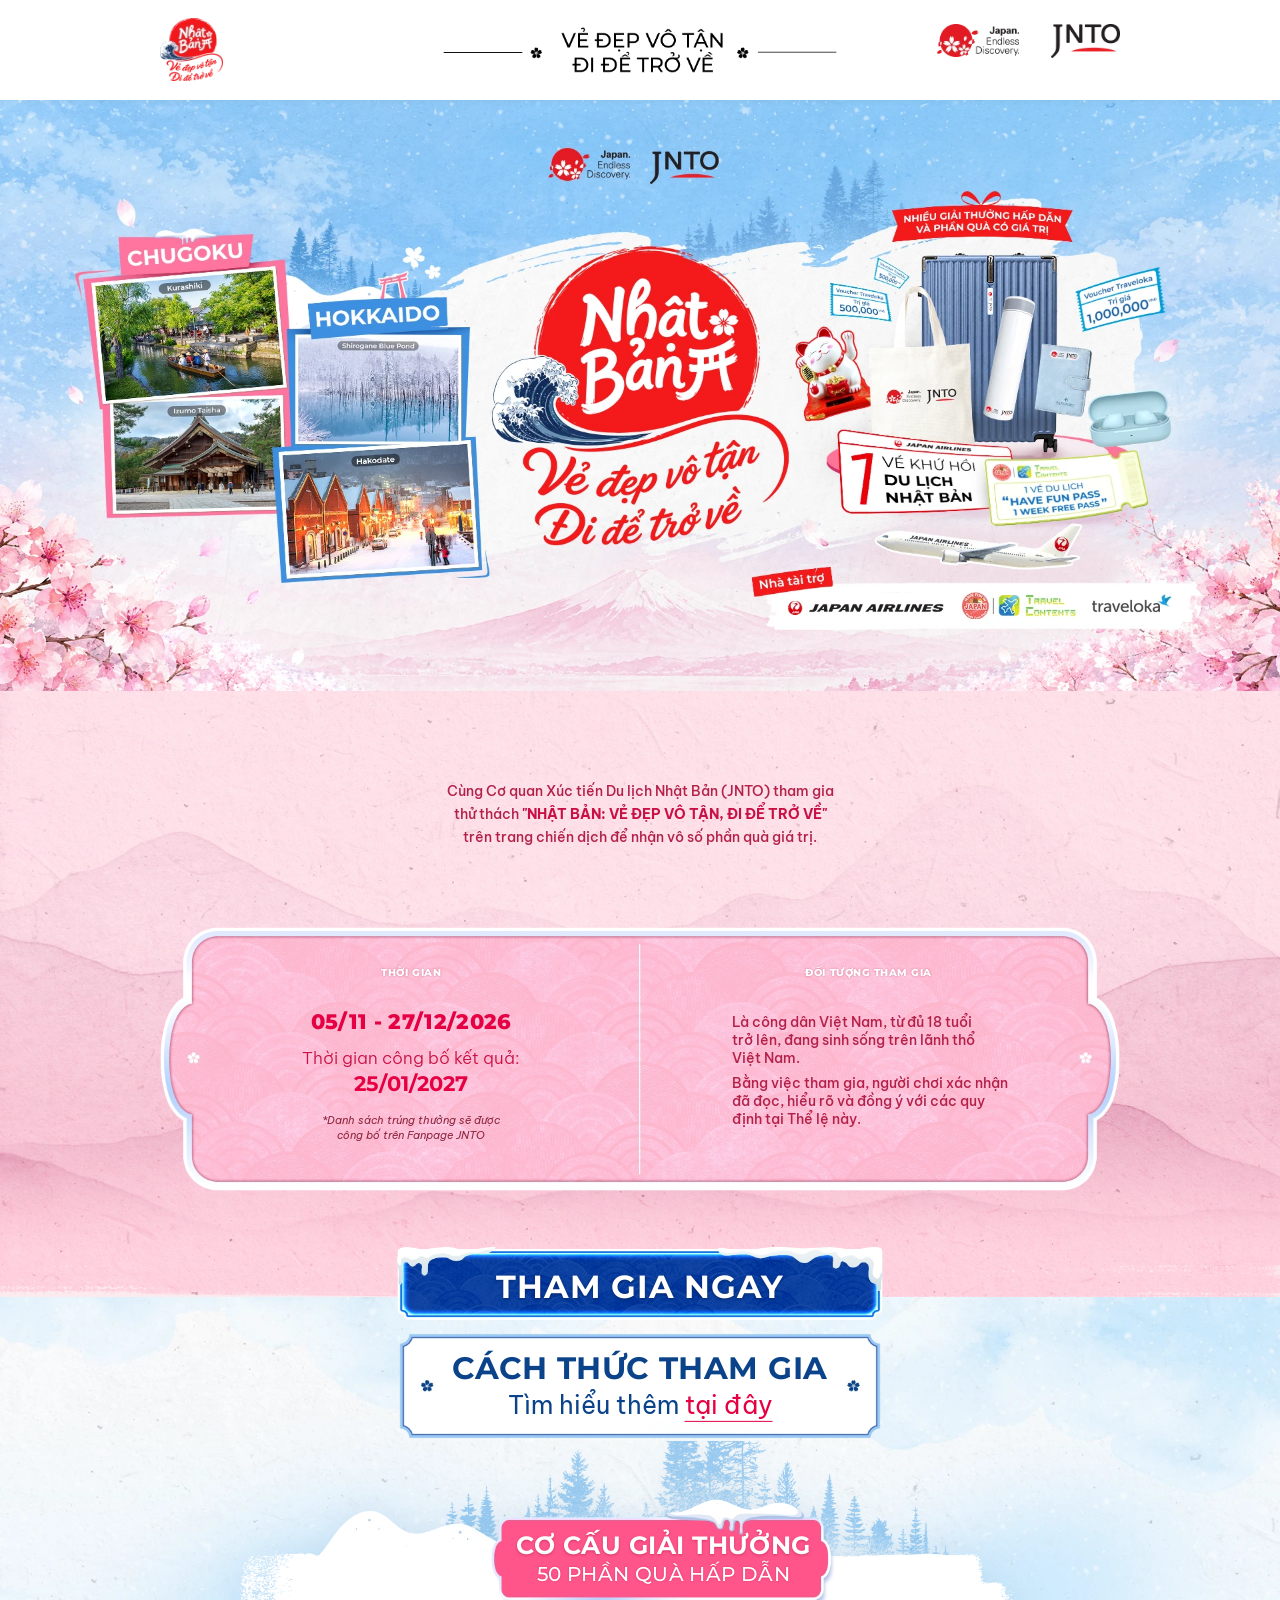
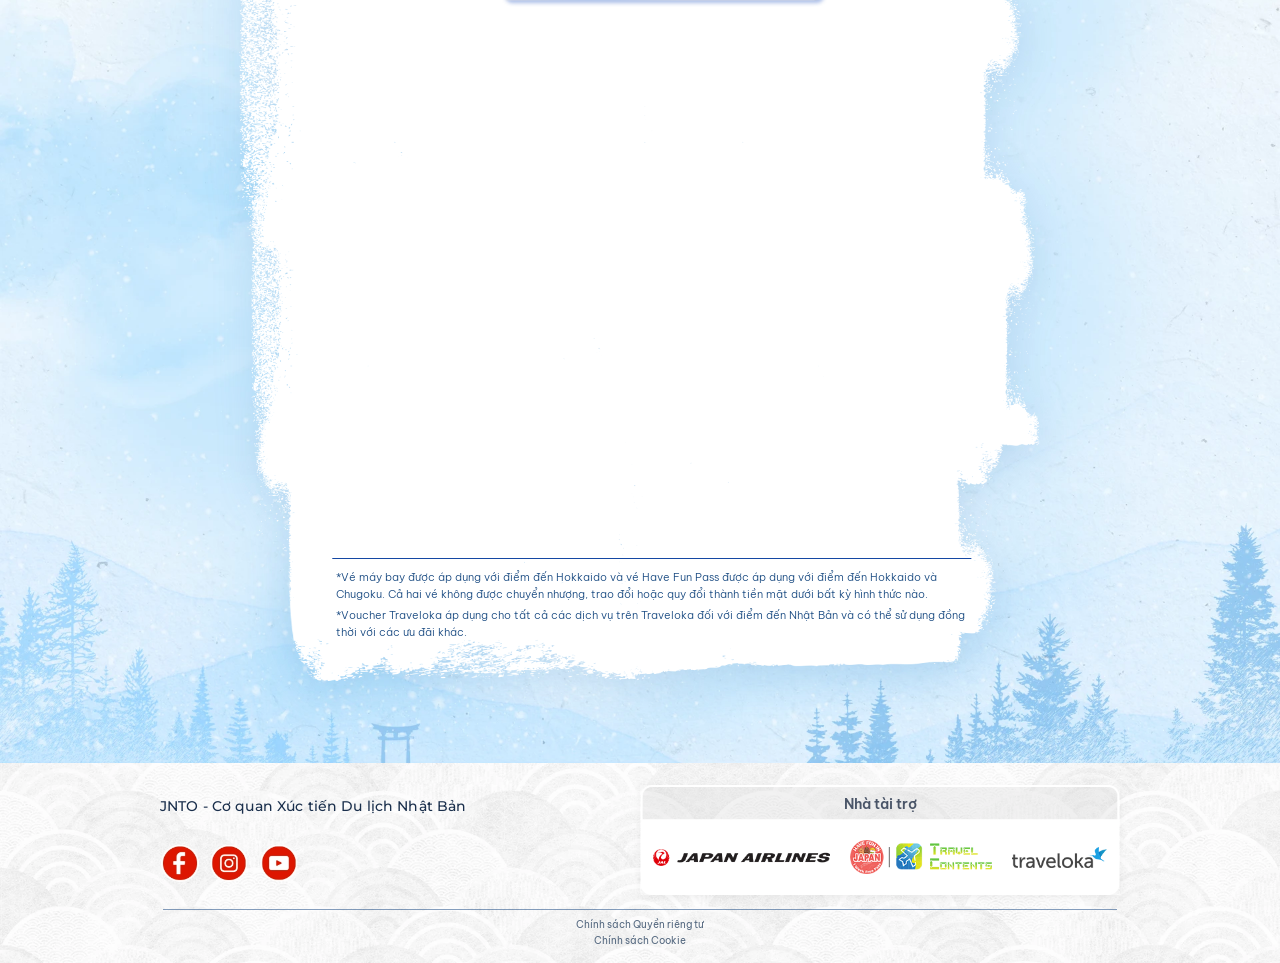
==== commit a54e98fb: "fix: split file" ====
--- a/index.html
+++ b/index.html
@@ -272,1178 +272,6 @@
         </main>
       </div>
 
-      <div id="view-register" class="app-view">
-        <main>
-          <section class="auth-hero-section">
-            <div class="hero-banner-container">
-              <picture>
-                <source media="(max-width: 768px)"
-                  srcset="img/img-mobile/page%201/section%201/JNTO-Herobanner-mobile-winter.webp">
-                <img src="img/img-desktop/page 1/section 1/JNTO-Herobanner-winter.webp"
-                  alt="Nhật Bản - Vẻ Đẹp Vô Tận, Đi Để Trở Về" class="hero-banner-image">
-              </picture>
-            </div>
-          </section>
-
-          <section class="auth-main-section register-theme">
-            <div class="auth-container">
-              <div id="register-error-box" class="auth-error-box hidden" role="alert">
-                <button type="button" class="auth-error-close-btn" id="btn-close-register-error"
-                  aria-label="Đóng thông báo lỗi">
-                  <picture>
-                    <source media="(max-width: 768px)"
-                      srcset="img/img-mobile/page%202/Page2.1%20-%20%C4%91%C4%83ng%20k%C3%BD/icon-close.webp">
-                    <img src="img/img-desktop/page 2/Page2.1 - Đăng ký/icon-close.webp" alt="✕"
-                      class="error-close-icon">
-                  </picture>
-                </button>
-                <div class="auth-error-text">
-                  <p>Tên đăng nhập này đã tồn tại.</p>
-                  <p>Vui lòng chọn tên khác.</p>
-                </div>
-              </div>
-
-              <div class="auth-card-frame register-card-frame">
-                <form id="register-form" class="auth-form" novalidate autocomplete="off">
-                  <div class="auth-field-group">
-                    <label for="register-username" class="auth-label">
-                      <span>Tên đăng nhập:</span>
-                      <span class="label-instruction">(Vui lòng KHÔNG sử dụng email cá nhân)</span>
-                    </label>
-                    <div class="auth-input-box">
-                      <input type="text" id="register-username" name="username" class="auth-input-control" required
-                        autocomplete="off" spellcheck="false">
-                    </div>
-                  </div>
-
-                  <div class="auth-field-group">
-                    <label for="register-password" class="auth-label">
-                      <span>Mật khẩu:</span>
-                    </label>
-                    <div class="auth-input-box password-box">
-                      <input type="password" id="register-password" name="password" class="auth-input-control" required
-                        autocomplete="new-password">
-                      <button type="button" class="auth-eye-btn" id="btn-toggle-register-pwd"
-                        aria-label="Ẩn/Hiện mật khẩu" title="Ẩn/Hiện mật khẩu">
-                        <picture>
-                          <source media="(max-width: 768px)"
-                            srcset="img/img-mobile/page%202/Page2.1%20-%20%C4%91%C4%83ng%20k%C3%BD/icon-hidepassword.webp">
-                          <img src="img/img-desktop/page 2/Page2.1 - Đăng ký/icon-hidepassword.webp" alt="👁"
-                            class="eye-toggle-img">
-                        </picture>
-                      </button>
-                    </div>
-                  </div>
-                </form>
-              </div>
-
-              <div class="auth-terms-container">
-                <div class="auth-custom-checkbox-row" id="row-terms-1" role="checkbox" aria-checked="false"
-                  tabindex="0">
-                  <input type="checkbox" id="check-terms-1" class="hidden-checkbox" required>
-                  <div class="custom-checkbox-icon check-1-icon">
-                    <picture>
-                      <source media="(max-width: 768px)"
-                        srcset="img/img-mobile/page%202/Page2.1%20-%20%C4%91%C4%83ng%20k%C3%BD/icon-checkpoint.webp">
-                      <img src="img/img-desktop/page 2/Page2.1 - Đăng ký/icon-checkpoint.webp" alt=""
-                        class="checkbox-img">
-                    </picture>
-                  </div>
-                  <label for="check-terms-1" class="custom-checkbox-text">
-                    Tôi đã đọc và đồng ý với <a href="#" class="terms-open-link" id="link-open-terms">Điều kiện &amp;
-                      Điều khoản</a>.
-                  </label>
-                </div>
-
-                <div class="auth-custom-checkbox-row" id="row-terms-2" role="checkbox" aria-checked="false"
-                  tabindex="0">
-                  <input type="checkbox" id="check-terms-2" class="hidden-checkbox" required>
-                  <div class="custom-checkbox-icon check-2-icon">
-                    <picture>
-                      <source media="(max-width: 768px)"
-                        srcset="img/img-mobile/page%202/Page2.1%20-%20%C4%91%C4%83ng%20k%C3%BD/icon-checkpoint.webp">
-                      <img src="img/img-desktop/page 2/Page2.1 - Đăng ký/icon-checkpoint.webp" alt=""
-                        class="checkbox-img">
-                    </picture>
-                  </div>
-                  <label for="check-terms-2" class="custom-checkbox-text">
-                    Tôi đồng ý cho Ban tổ chức sử dụng thông tin và<br>hình ảnh cá nhân để liên hệ và trao giải.
-                  </label>
-                </div>
-              </div>
-
-              <div class="auth-action-wrapper">
-                <button type="button" class="auth-btn-submit" id="btn-submit-register">
-                  <picture class="auth-btn-bg auth-btn-bg-default">
-                    <source media="(max-width: 768px)"
-                      srcset="img/img-mobile/page%202/Page2.1%20-%20%C4%91%C4%83ng%20k%C3%BD/button-dangky.webp">
-                    <img src="img/img-desktop/page 2/Page2.1 - Đăng ký/button-dangky.webp" alt=""
-                      class="btn-texture-img">
-                  </picture>
-                  <picture class="auth-btn-bg auth-btn-bg-hover">
-                    <source media="(max-width: 768px)"
-                      srcset="img/img-mobile/page%202/Page2.1%20-%20%C4%91%C4%83ng%20k%C3%BD/button-dangky-hover.webp">
-                    <img src="img/img-desktop/page 2/Page2.1 - Đăng ký/button-dangky-hover.webp" alt=""
-                      class="btn-texture-img">
-                  </picture>
-                  <span class="auth-btn-text">ĐĂNG KÝ</span>
-                </button>
-              </div>
-
-              <div class="auth-switch-prompt">
-                <span>Bạn đã có tài khoản?</span>
-                <a href="#dang-nhap" class="auth-switch-link" id="link-go-login">Đăng nhập</a>
-              </div>
-
-              <div class="auth-note-box">
-                <div class="note-box-header">
-                  <span class="note-header-title">LƯU Ý</span>
-                </div>
-                <div class="note-box-body">
-                  <p class="note-content-p">
-                    *Người tham gia <strong>vui lòng ghi nhớ thông tin tài khoản </strong>đã<br>
-                    đăng ký. Trong trường hợp quên tài khoản hoặc mật<br>
-                    khẩu, người tham gia sẽ cần đăng ký tài khoản mới và<br>
-                    thực hiện các bước tham gia chương trình lại từ đầu.
-                  </p>
-                </div>
-              </div>
-            </div>
-          </section>
-        </main>
-      </div>
-
-      <div id="view-login" class="app-view">
-        <main>
-          <section class="auth-hero-section">
-            <div class="hero-banner-container">
-              <picture>
-                <source media="(max-width: 768px)"
-                  srcset="img/img-mobile/page%201/section%201/JNTO-Herobanner-mobile-winter.webp">
-                <img src="img/img-desktop/page 1/section 1/JNTO-Herobanner-winter.webp"
-                  alt="Nhật Bản - Vẻ Đẹp Vô Tận, Đi Để Trở Về" class="hero-banner-image">
-              </picture>
-            </div>
-          </section>
-
-          <section class="auth-main-section login-theme">
-            <div class="auth-container">
-              <div id="login-error-box" class="auth-error-box login-error hidden" role="alert">
-                <button type="button" class="auth-error-close-btn" id="btn-close-login-error"
-                  aria-label="Đóng thông báo lỗi">
-                  <picture>
-                    <source media="(max-width: 768px)"
-                      srcset="img/img-mobile/page%202/Page2.2%20-%20%C4%91%C4%83ng%20nh%E1%BA%ADp/icon-close.webp">
-                    <img src="img/img-desktop/page 2/Page2.2 - Đăng nhập/icon-close.webp" alt="✕"
-                      class="error-close-icon">
-                  </picture>
-                </button>
-                <div class="auth-error-text">
-                  <p>Tên đăng nhập/ Mật khẩu không đúng</p>
-                  <p>Vui lòng thử lại.</p>
-                </div>
-              </div>
-
-              <div class="auth-card-frame login-card-frame">
-                <form id="login-form" class="auth-form" novalidate autocomplete="off">
-                  <div class="auth-field-group">
-                    <label for="login-username" class="auth-label">
-                      <span class="login-label-title">Tên đăng nhập:</span>
-                    </label>
-                    <div class="auth-input-box">
-                      <input type="text" id="login-username" name="username" class="auth-input-control" required
-                        autocomplete="off" spellcheck="false">
-                    </div>
-                  </div>
-
-                  <div class="auth-field-group">
-                    <label for="login-password" class="auth-label">
-                      <span class="login-label-title">Mật khẩu:</span>
-                    </label>
-                    <div class="auth-input-box password-box">
-                      <input type="password" id="login-password" name="password" class="auth-input-control" required
-                        autocomplete="current-password">
-                      <button type="button" class="auth-eye-btn" id="btn-toggle-login-pwd" aria-label="Ẩn/Hiện mật khẩu"
-                        title="Ẩn/Hiện mật khẩu">
-                        <picture>
-                          <source media="(max-width: 768px)"
-                            srcset="img/img-mobile/page%202/Page2.2%20-%20%C4%91%C4%83ng%20nh%E1%BA%ADp/icon-hidepassword.webp">
-                          <img src="img/img-desktop/page 2/Page2.2 - Đăng nhập/icon-hidepassword.webp" alt="👁"
-                            class="eye-toggle-img">
-                        </picture>
-                      </button>
-                    </div>
-                  </div>
-                </form>
-              </div>
-
-              <div class="auth-action-wrapper login-action">
-                <button type="button" class="auth-btn-submit" id="btn-submit-login">
-                  <picture class="auth-btn-bg auth-btn-bg-default">
-                    <source media="(max-width: 768px)"
-                      srcset="img/img-mobile/page%202/Page2.2%20-%20%C4%91%C4%83ng%20nh%E1%BA%ADp/button-dangnhap.webp">
-                    <img src="img/img-desktop/page 2/Page2.2 - Đăng nhập/button-dangky.webp" alt=""
-                      class="btn-texture-img">
-                  </picture>
-                  <picture class="auth-btn-bg auth-btn-bg-hover">
-                    <source media="(max-width: 768px)"
-                      srcset="img/img-mobile/page%202/Page2.2%20-%20%C4%91%C4%83ng%20nh%E1%BA%ADp/button-dangnhap-hover.webp">
-                    <img src="img/img-desktop/page 2/Page2.2 - Đăng nhập/button-dangky-hover.webp" alt=""
-                      class="btn-texture-img">
-                  </picture>
-                  <span class="auth-btn-text">ĐĂNG NHẬP</span>
-                </button>
-              </div>
-
-              <div class="auth-switch-prompt">
-                <span>Bạn chưa có tài khoản?</span>
-                <a href="#dang-ky" class="auth-switch-link" id="link-go-register">Đăng ký</a>
-              </div>
-            </div>
-          </section>
-        </main>
-      </div>
-
-      <div id="view-page3" class="app-view">
-        <main>
-          <section class="auth-hero-section">
-            <div class="hero-banner-container">
-              <picture>
-                <source media="(max-width: 768px)"
-                  srcset="img/img-mobile/page%201/section%201/JNTO-Herobanner-mobile-winter.webp">
-                <img src="img/img-desktop/page 1/section 1/JNTO-Herobanner-winter.webp"
-                  alt="Nhật Bản - Vẻ Đẹp Vô Tận, Đi Để Trở Về" class="hero-banner-image">
-              </picture>
-            </div>
-          </section>
-
-          <section class="survey-main-section survey-3-1-theme">
-            <div class="survey-container">
-              <div class="survey-board-wrapper">
-                <div class="survey-badge-wrapper">
-                  <picture>
-                    <source media="(max-width: 768px)" srcset="img/img-mobile/page%203/Page3.1/box-cauhoikhaosat.webp">
-                    <img src="img/img-desktop/page 3/Page3.1/box-cauhoikhaosat.webp" alt="Câu Hỏi Khảo Sát" class="survey-badge-img">
-                  </picture>
-                  <span class="survey-badge-title">CÂU HỎI KHẢO SÁT</span>
-                </div>
-
-                <div class="survey-paper-card paper-3-1">
-                  <form id="form-survey-3-1" class="survey-form" novalidate autocomplete="off">
-                    <div class="survey-question-group">
-                      <h3 class="survey-question-title">1. Tuổi</h3>
-                      <div class="survey-options-grid">
-                        <label class="survey-option-item">
-                          <input type="radio" name="q1_tuoi" value="duoi-20" class="survey-native-input" required>
-                          <span class="survey-custom-icon"></span>
-                          <span class="survey-option-label">Dưới 20</span>
-                        </label>
-                        <label class="survey-option-item">
-                          <input type="radio" name="q1_tuoi" value="20-30" class="survey-native-input">
-                          <span class="survey-custom-icon"></span>
-                          <span class="survey-option-label">Từ 20 – 30</span>
-                        </label>
-                        <label class="survey-option-item">
-                          <input type="radio" name="q1_tuoi" value="30-40" class="survey-native-input">
-                          <span class="survey-custom-icon"></span>
-                          <span class="survey-option-label">Từ 30 – 40</span>
-                        </label>
-                        <label class="survey-option-item">
-                          <input type="radio" name="q1_tuoi" value="40-50" class="survey-native-input">
-                          <span class="survey-custom-icon"></span>
-                          <span class="survey-option-label">Từ 40 – 50</span>
-                        </label>
-                        <label class="survey-option-item">
-                          <input type="radio" name="q1_tuoi" value="50-60" class="survey-native-input">
-                          <span class="survey-custom-icon"></span>
-                          <span class="survey-option-label">Từ 50 – 60</span>
-                        </label>
-                        <label class="survey-option-item">
-                          <input type="radio" name="q1_tuoi" value="tren-60" class="survey-native-input">
-                          <span class="survey-custom-icon"></span>
-                          <span class="survey-option-label">60 trở lên</span>
-                        </label>
-                      </div>
-                    </div>
-
-                    <div class="survey-question-group">
-                      <h3 class="survey-question-title">2. Khu vực</h3>
-                      <div class="survey-options-grid">
-                        <label class="survey-option-item">
-                          <input type="radio" name="q2_khuvuc" value="ha-noi" class="survey-native-input" required>
-                          <span class="survey-custom-icon"></span>
-                          <span class="survey-option-label">Hà Nội</span>
-                        </label>
-                        <label class="survey-option-item">
-                          <input type="radio" name="q2_khuvuc" value="da-nang" class="survey-native-input">
-                          <span class="survey-custom-icon"></span>
-                          <span class="survey-option-label">Đà Nẵng</span>
-                        </label>
-                        <label class="survey-option-item">
-                          <input type="radio" name="q2_khuvuc" value="tphcm" class="survey-native-input">
-                          <span class="survey-custom-icon"></span>
-                          <span class="survey-option-label">TP.HCM</span>
-                        </label>
-                        <label class="survey-option-item option-khac">
-                          <input type="radio" name="q2_khuvuc" value="khac" class="survey-native-input">
-                          <span class="survey-custom-icon"></span>
-                          <span class="survey-option-label">Khác (ghi rõ):</span>
-                          <div class="survey-input-underline-wrap">
-                            <input type="text" id="q2-khac-text" name="q2_khuvuc_khac" class="survey-underline-input" autocomplete="off" spellcheck="false">
-                          </div>
-                        </label>
-                      </div>
-                    </div>
-
-                    <div class="survey-question-group">
-                      <h3 class="survey-question-title">
-                        3. Kinh nghiệm du lịch Nhật Bản và kế hoạch tương lai
-                        <span class="survey-question-sub">(Không tính đi công tác/việc công)</span>
-                      </h3>
-                      <div class="survey-options-grid">
-                        <label class="survey-option-item">
-                          <input type="radio" name="q3_kinhnghiem" value="da-tung-di-muon-lai" class="survey-native-input" required>
-                          <span class="survey-custom-icon"></span>
-                          <span class="survey-option-label">Đã từng đi và muốn đi lại</span>
-                        </label>
-                        <label class="survey-option-item">
-                          <input type="radio" name="q3_kinhnghiem" value="da-tung-di-chua-ke-hoach" class="survey-native-input">
-                          <span class="survey-custom-icon"></span>
-                          <span class="survey-option-label">Đã từng đi nhưng hiện chưa có kế hoạch quay lại</span>
-                        </label>
-                        <label class="survey-option-item">
-                          <input type="radio" name="q3_kinhnghiem" value="chua-tung-di-co-ke-hoach" class="survey-native-input">
-                          <span class="survey-custom-icon"></span>
-                          <span class="survey-option-label">Chưa từng đi nhưng có kế hoạch đi trong tương lai</span>
-                        </label>
-                        <label class="survey-option-item">
-                          <input type="radio" name="q3_kinhnghiem" value="chua-tung-di-khong-ke-hoach" class="survey-native-input">
-                          <span class="survey-custom-icon"></span>
-                          <span class="survey-option-label">Chưa từng đi và chưa có kế hoạch</span>
-                        </label>
-                      </div>
-                    </div>
-
-                    <div class="survey-action-footer">
-                      <button type="button" class="survey-btn-action" id="btn-survey-3-1-next" title="Tiếp theo">
-                        <picture>
-                          <source media="(max-width: 768px)" srcset="img/img-mobile/page%203/Page3.1/button-tieptheo.webp">
-                          <img src="img/img-desktop/page 3/Page3.1/button-tieptheo.webp" alt="Tiếp theo" class="survey-btn-img">
-                        </picture>
-                        <span class="survey-btn-text">Tiếp theo</span>
-                      </button>
-                    </div>
-                  </form>
-                </div>
-              </div>
-            </div>
-          </section>
-        </main>
-      </div>
-
-      <div id="view-page3-2a" class="app-view">
-        <main>
-          <section class="auth-hero-section">
-            <div class="hero-banner-container">
-              <picture>
-                <source media="(max-width: 768px)"
-                  srcset="img/img-mobile/page%201/section%201/JNTO-Herobanner-mobile-winter.webp">
-                <img src="img/img-desktop/page 1/section 1/JNTO-Herobanner-winter.webp"
-                  alt="Nhật Bản - Vẻ Đẹp Vô Tận, Đi Để Trở Về" class="hero-banner-image">
-              </picture>
-            </div>
-          </section>
-
-          <section class="survey-main-section survey-3-2a-theme">
-            <div class="survey-container">
-              <div class="survey-board-wrapper">
-                <div class="survey-badge-wrapper">
-                  <picture>
-                    <source media="(max-width: 768px)" srcset="img/img-mobile/page%203/Page3.2.a/box-cauhoikhaosat.webp">
-                    <img src="img/img-desktop/page 3/Page3.2.a/box-cauhoikhaosat.webp" alt="Câu Hỏi Khảo Sát" class="survey-badge-img">
-                  </picture>
-                  <span class="survey-badge-title">CÂU HỎI KHẢO SÁT</span>
-                </div>
-
-                <div class="survey-paper-card paper-3-2a">
-                  <form id="form-survey-3-2a" class="survey-form" novalidate autocomplete="off">
-                    <div class="survey-question-group survey-q4-group">
-                      <h3 class="survey-question-title">
-                        4. Các vùng của Nhật Bản bạn quan tâm:
-                        <span class="survey-question-sub">(Có thể chọn nhiều đáp án)</span>
-                      </h3>
-                      <div class="survey-options-grid">
-                        <label class="survey-option-item">
-                          <input type="checkbox" name="q4_quantam" value="Hokkaido" class="survey-native-input">
-                          <span class="survey-custom-icon"></span>
-                          <span class="survey-option-label">Hokkaido</span>
-                        </label>
-                        <label class="survey-option-item">
-                          <input type="checkbox" name="q4_quantam" value="Chubu" class="survey-native-input">
-                          <span class="survey-custom-icon"></span>
-                          <span class="survey-option-label">Chubu (Nagoya, Takayama, núi Phú Sĩ...)</span>
-                        </label>
-                        <label class="survey-option-item">
-                          <input type="checkbox" name="q4_quantam" value="Kanto" class="survey-native-input">
-                          <span class="survey-custom-icon"></span>
-                          <span class="survey-option-label">Kanto (Tokyo, Ibaraki, Chiba,...)</span>
-                        </label>
-                        <label class="survey-option-item">
-                          <input type="checkbox" name="q4_quantam" value="Chugoku" class="survey-native-input">
-                          <span class="survey-custom-icon"></span>
-                          <span class="survey-option-label">Chugoku (Hiroshima, Okayama...)</span>
-                        </label>
-                        <label class="survey-option-item">
-                          <input type="checkbox" name="q4_quantam" value="Kyushu" class="survey-native-input">
-                          <span class="survey-custom-icon"></span>
-                          <span class="survey-option-label">Kyushu (Fukuoka, Kumamoto, Beppu...)</span>
-                        </label>
-                        <label class="survey-option-item">
-                          <input type="checkbox" name="q4_quantam" value="Tohoku" class="survey-native-input">
-                          <span class="survey-custom-icon"></span>
-                          <span class="survey-option-label">Tohoku (Sendai, Aomori...)</span>
-                        </label>
-                        <label class="survey-option-item">
-                          <input type="checkbox" name="q4_quantam" value="Kansai" class="survey-native-input">
-                          <span class="survey-custom-icon"></span>
-                          <span class="survey-option-label">Kansai (Osaka, Kyoto, Wakayama,...)</span>
-                        </label>
-                        <label class="survey-option-item">
-                          <input type="checkbox" name="q4_quantam" value="Shikoku" class="survey-native-input">
-                          <span class="survey-custom-icon"></span>
-                          <span class="survey-option-label">Shikoku (Takamatsu, Matsuyama...)</span>
-                        </label>
-                        <label class="survey-option-item">
-                          <input type="checkbox" name="q4_quantam" value="Okinawa" class="survey-native-input">
-                          <span class="survey-custom-icon"></span>
-                          <span class="survey-option-label">Okinawa</span>
-                        </label>
-                        <label class="survey-option-item option-khac">
-                          <input type="checkbox" name="q4_quantam" value="Khác" class="survey-native-input">
-                          <span class="survey-custom-icon"></span>
-                          <span class="survey-option-label">Khác:</span>
-                          <div class="survey-input-underline-wrap">
-                            <input type="text" id="q4-2a-khac-text" name="q4_quantam_khac" class="survey-underline-input" autocomplete="off" spellcheck="false">
-                          </div>
-                        </label>
-                      </div>
-                    </div>
-
-                    <div class="survey-question-group">
-                      <h3 class="survey-question-title">
-                        5. Bạn muốn đi du lịch Nhật Bản theo hình thức nào?
-                      </h3>
-                      <div class="survey-options-grid">
-                        <label class="survey-option-item">
-                          <input type="radio" name="q5_hinhthuc_2a" value="tour-tron-goi" class="survey-native-input">
-                          <span class="survey-custom-icon"></span>
-                          <span class="survey-option-label">Mua tour trọn gói của công ty lữ hành</span>
-                        </label>
-                        <label class="survey-option-item">
-                          <input type="radio" name="q5_hinhthuc_2a" value="tour-rieng" class="survey-native-input">
-                          <span class="survey-custom-icon"></span>
-                          <span class="survey-option-label">Đặt tour thiết kế riêng qua công ty lữ hành</span>
-                        </label>
-                        <label class="survey-option-item">
-                          <input type="radio" name="q5_hinhthuc_2a" value="tu-tuc-ota" class="survey-native-input">
-                          <span class="survey-custom-icon"></span>
-                          <span class="survey-option-label">Du lịch tự túc, tự đặt vé máy bay, khách sạn và các dịch vụ qua OTA (Traveloka, <br class="br-desktop">Booking, Agoda,...)</span>
-                        </label>
-                        <label class="survey-option-item">
-                          <input type="radio" name="q5_hinhthuc_2a" value="chua-quyet-dinh" class="survey-native-input">
-                          <span class="survey-custom-icon"></span>
-                          <span class="survey-option-label">Chưa quyết định</span>
-                        </label>
-                      </div>
-                    </div>
-
-                    <div class="survey-question-group">
-                      <h3 class="survey-question-title">
-                        6. Khi tìm hiểu du lịch Nhật Bản, bạn thường lấy thông tin từ đâu?
-                        <span class="survey-question-sub">(Có thể chọn nhiều đáp án)</span>
-                      </h3>
-                      <div class="survey-options-grid">
-                        <label class="survey-option-item">
-                          <input type="checkbox" name="q6_thongtin_2a" value="SNS JNTO" class="survey-native-input">
-                          <span class="survey-custom-icon"></span>
-                          <span class="survey-option-label">Các kênh SNS (Cảm Nhận Nhật Bản và visitjapan_vn) và website của JNTO Việt Nam</span>
-                        </label>
-                        <label class="survey-option-item">
-                          <input type="checkbox" name="q6_thongtin_2a" value="KOL" class="survey-native-input">
-                          <span class="survey-custom-icon"></span>
-                          <span class="survey-option-label">Các kênh SNS của những người có tầm ảnh hưởng (KOL)</span>
-                        </label>
-                        <label class="survey-option-item">
-                          <input type="checkbox" name="q6_thongtin_2a" value="TikTok" class="survey-native-input">
-                          <span class="survey-custom-icon"></span>
-                          <span class="survey-option-label">TikTok</span>
-                        </label>
-                        <label class="survey-option-item">
-                          <input type="checkbox" name="q6_thongtin_2a" value="Facebook" class="survey-native-input">
-                          <span class="survey-custom-icon"></span>
-                          <span class="survey-option-label">Facebook</span>
-                        </label>
-                        <label class="survey-option-item">
-                          <input type="checkbox" name="q6_thongtin_2a" value="YouTube" class="survey-native-input">
-                          <span class="survey-custom-icon"></span>
-                          <span class="survey-option-label">YouTube</span>
-                        </label>
-                        <label class="survey-option-item">
-                          <input type="checkbox" name="q6_thongtin_2a" value="Threads/Instagram" class="survey-native-input">
-                          <span class="survey-custom-icon"></span>
-                          <span class="survey-option-label">Threads/Instagram</span>
-                        </label>
-                        <label class="survey-option-item">
-                          <input type="checkbox" name="q6_thongtin_2a" value="Tu van du lich" class="survey-native-input">
-                          <span class="survey-custom-icon"></span>
-                          <span class="survey-option-label">Tư vấn với công ty du lịch</span>
-                        </label>
-                        <label class="survey-option-item">
-                          <input type="checkbox" name="q6_thongtin_2a" value="Blog OTA" class="survey-native-input">
-                          <span class="survey-custom-icon"></span>
-                          <span class="survey-option-label">Các bài blog du lịch trên các trang OTA (Traveloka, Agoda, Klook,...)</span>
-                        </label>
-                        <label class="survey-option-item">
-                          <input type="checkbox" name="q6_thongtin_2a" value="Sach bao" class="survey-native-input">
-                          <span class="survey-custom-icon"></span>
-                          <span class="survey-option-label">Sách du lịch, cẩm nang, tạp chí, tờ rơi,...</span>
-                        </label>
-                        <label class="survey-option-item">
-                          <input type="checkbox" name="q6_thongtin_2a" value="Truyen mieng" class="survey-native-input">
-                          <span class="survey-custom-icon"></span>
-                          <span class="survey-option-label">Truyền miệng (từ bạn bè, người quen)</span>
-                        </label>
-                        <label class="survey-option-item option-khac">
-                          <input type="checkbox" name="q6_thongtin_2a" value="Khác" class="survey-native-input">
-                          <span class="survey-custom-icon"></span>
-                          <span class="survey-option-label">Khác:</span>
-                          <div class="survey-input-underline-wrap">
-                            <input type="text" id="q6-2a-khac-text" name="q6_thongtin_2a_khac" class="survey-underline-input" autocomplete="off" spellcheck="false">
-                          </div>
-                        </label>
-                      </div>
-                    </div>
-
-                    <div class="survey-action-footer">
-                      <button type="button" class="survey-btn-action" id="btn-survey-3-2a-submit" title="Nộp bài">
-                        <picture>
-                          <source media="(max-width: 768px)" srcset="img/img-mobile/page%203/Page3.2.a/button-nopbai.webp">
-                          <img src="img/img-desktop/page 3/Page3.2.a/button-nopbai.webp" alt="Nộp bài" class="survey-btn-img">
-                        </picture>
-                        <span class="survey-btn-text">Nộp bài</span>
-                      </button>
-                    </div>
-                  </form>
-                </div>
-              </div>
-            </div>
-          </section>
-        </main>
-      </div>
-
-      <div id="view-page3-2b" class="app-view">
-        <main>
-          <section class="auth-hero-section">
-            <div class="hero-banner-container">
-              <picture>
-                <source media="(max-width: 768px)"
-                  srcset="img/img-mobile/page%201/section%201/JNTO-Herobanner-mobile-winter.webp">
-                <img src="img/img-desktop/page 1/section 1/JNTO-Herobanner-winter.webp"
-                  alt="Nhật Bản - Vẻ Đẹp Vô Tận, Đi Để Trở Về" class="hero-banner-image">
-              </picture>
-            </div>
-          </section>
-
-          <section class="survey-main-section survey-3-2b-theme">
-            <div class="survey-container">
-              <div class="survey-board-wrapper">
-                <div class="survey-badge-wrapper">
-                  <picture>
-                    <source media="(max-width: 768px)" srcset="img/img-mobile/page%203/Page3.2.b/box-cauhoikhaosat.webp">
-                    <img src="img/img-desktop/page 3/Page3.2.b/box-cauhoikhaosat.webp" alt="Câu Hỏi Khảo Sát" class="survey-badge-img">
-                  </picture>
-                  <span class="survey-badge-title">CÂU HỎI KHẢO SÁT</span>
-                </div>
-
-                <div class="survey-paper-card paper-3-2b">
-                  <form id="form-survey-3-2b" class="survey-form" novalidate autocomplete="off">
-                    <div class="survey-question-group survey-q4-group">
-                      <h3 class="survey-question-title">
-                        4. Các vùng bạn đã từng đến:
-                        <span class="survey-question-sub">(Có thể chọn nhiều đáp án)</span>
-                      </h3>
-                      <div class="survey-options-grid">
-                        <label class="survey-option-item">
-                          <input type="checkbox" name="q4_datungden" value="Hokkaido" class="survey-native-input">
-                          <span class="survey-custom-icon"></span>
-                          <span class="survey-option-label">Hokkaido</span>
-                        </label>
-                        <label class="survey-option-item">
-                          <input type="checkbox" name="q4_datungden" value="Chubu" class="survey-native-input">
-                          <span class="survey-custom-icon"></span>
-                          <span class="survey-option-label">Chubu (Nagoya, Takayama, núi Phú Sĩ...)</span>
-                        </label>
-                        <label class="survey-option-item">
-                          <input type="checkbox" name="q4_datungden" value="Kanto" class="survey-native-input">
-                          <span class="survey-custom-icon"></span>
-                          <span class="survey-option-label">Kanto (Tokyo, Ibaraki, Chiba,...)</span>
-                        </label>
-                        <label class="survey-option-item">
-                          <input type="checkbox" name="q4_datungden" value="Chugoku" class="survey-native-input">
-                          <span class="survey-custom-icon"></span>
-                          <span class="survey-option-label">Chugoku (Hiroshima, Okayama...)</span>
-                        </label>
-                        <label class="survey-option-item">
-                          <input type="checkbox" name="q4_datungden" value="Kyushu" class="survey-native-input">
-                          <span class="survey-custom-icon"></span>
-                          <span class="survey-option-label">Kyushu (Fukuoka, Kumamoto, Beppu...)</span>
-                        </label>
-                        <label class="survey-option-item">
-                          <input type="checkbox" name="q4_datungden" value="Tohoku" class="survey-native-input">
-                          <span class="survey-custom-icon"></span>
-                          <span class="survey-option-label">Tohoku (Sendai, Aomori...)</span>
-                        </label>
-                        <label class="survey-option-item">
-                          <input type="checkbox" name="q4_datungden" value="Kansai" class="survey-native-input">
-                          <span class="survey-custom-icon"></span>
-                          <span class="survey-option-label">Kansai (Osaka, Kyoto, Wakayama,...)</span>
-                        </label>
-                        <label class="survey-option-item">
-                          <input type="checkbox" name="q4_datungden" value="Shikoku" class="survey-native-input">
-                          <span class="survey-custom-icon"></span>
-                          <span class="survey-option-label">Shikoku (Takamatsu, Matsuyama...)</span>
-                        </label>
-                        <label class="survey-option-item">
-                          <input type="checkbox" name="q4_datungden" value="Okinawa" class="survey-native-input">
-                          <span class="survey-custom-icon"></span>
-                          <span class="survey-option-label">Okinawa</span>
-                        </label>
-                        <label class="survey-option-item option-khac">
-                          <input type="checkbox" name="q4_datungden" value="Khác" class="survey-native-input">
-                          <span class="survey-custom-icon"></span>
-                          <span class="survey-option-label">Khác:</span>
-                          <div class="survey-input-underline-wrap">
-                            <input type="text" id="q4-2b-khac-text" name="q4_datungden_khac" class="survey-underline-input" autocomplete="off" spellcheck="false">
-                          </div>
-                        </label>
-                      </div>
-                    </div>
-
-                    <div class="survey-question-group">
-                      <h3 class="survey-question-title">
-                        5. Các vùng bạn chưa từng đến nhưng muốn đi trong tương lai:
-                        <span class="survey-question-sub">(Có thể chọn nhiều đáp án)</span>
-                      </h3>
-                      <div class="survey-options-grid">
-                        <label class="survey-option-item">
-                          <input type="checkbox" name="q5_muondi" value="Hokkaido" class="survey-native-input">
-                          <span class="survey-custom-icon"></span>
-                          <span class="survey-option-label">Hokkaido</span>
-                        </label>
-                        <label class="survey-option-item">
-                          <input type="checkbox" name="q5_muondi" value="Chubu" class="survey-native-input">
-                          <span class="survey-custom-icon"></span>
-                          <span class="survey-option-label">Chubu (Nagoya, Takayama, núi Phú Sĩ...)</span>
-                        </label>
-                        <label class="survey-option-item">
-                          <input type="checkbox" name="q5_muondi" value="Kanto" class="survey-native-input">
-                          <span class="survey-custom-icon"></span>
-                          <span class="survey-option-label">Kanto (Tokyo, Ibaraki, Chiba,...)</span>
-                        </label>
-                        <label class="survey-option-item">
-                          <input type="checkbox" name="q5_muondi" value="Chugoku" class="survey-native-input">
-                          <span class="survey-custom-icon"></span>
-                          <span class="survey-option-label">Chugoku (Hiroshima, Okayama...)</span>
-                        </label>
-                        <label class="survey-option-item">
-                          <input type="checkbox" name="q5_muondi" value="Kyushu" class="survey-native-input">
-                          <span class="survey-custom-icon"></span>
-                          <span class="survey-option-label">Kyushu (Fukuoka, Kumamoto, Beppu...)</span>
-                        </label>
-                        <label class="survey-option-item">
-                          <input type="checkbox" name="q5_muondi" value="Tohoku" class="survey-native-input">
-                          <span class="survey-custom-icon"></span>
-                          <span class="survey-option-label">Tohoku (Sendai, Aomori...)</span>
-                        </label>
-                        <label class="survey-option-item">
-                          <input type="checkbox" name="q5_muondi" value="Kansai" class="survey-native-input">
-                          <span class="survey-custom-icon"></span>
-                          <span class="survey-option-label">Kansai (Osaka, Kyoto, Wakayama,...)</span>
-                        </label>
-                        <label class="survey-option-item">
-                          <input type="checkbox" name="q5_muondi" value="Shikoku" class="survey-native-input">
-                          <span class="survey-custom-icon"></span>
-                          <span class="survey-option-label">Shikoku (Takamatsu, Matsuyama...)</span>
-                        </label>
-                        <label class="survey-option-item">
-                          <input type="checkbox" name="q5_muondi" value="Okinawa" class="survey-native-input">
-                          <span class="survey-custom-icon"></span>
-                          <span class="survey-option-label">Okinawa</span>
-                        </label>
-                        <label class="survey-option-item option-khac">
-                          <input type="checkbox" name="q5_muondi" value="Khác" class="survey-native-input">
-                          <span class="survey-custom-icon"></span>
-                          <span class="survey-option-label">Khác:</span>
-                          <div class="survey-input-underline-wrap">
-                            <input type="text" id="q5-2b-khac-text" name="q5_muondi_khac" class="survey-underline-input" autocomplete="off" spellcheck="false">
-                          </div>
-                        </label>
-                      </div>
-                    </div>
-
-                    <div class="survey-question-group">
-                      <h3 class="survey-question-title">
-                        6. Bạn muốn đi du lịch Nhật Bản theo hình thức nào?
-                      </h3>
-                      <div class="survey-options-grid">
-                        <label class="survey-option-item">
-                          <input type="radio" name="q6_hinhthuc_2b" value="tour-tron-goi" class="survey-native-input">
-                          <span class="survey-custom-icon"></span>
-                          <span class="survey-option-label">Mua tour trọn gói của công ty lữ hành</span>
-                        </label>
-                        <label class="survey-option-item">
-                          <input type="radio" name="q6_hinhthuc_2b" value="tour-rieng" class="survey-native-input">
-                          <span class="survey-custom-icon"></span>
-                          <span class="survey-option-label">Đặt tour thiết kế riêng qua công ty lữ hành</span>
-                        </label>
-                        <label class="survey-option-item">
-                          <input type="radio" name="q6_hinhthuc_2b" value="tu-tuc-ota" class="survey-native-input">
-                          <span class="survey-custom-icon"></span>
-                          <span class="survey-option-label">Du lịch tự túc, tự đặt vé máy bay, khách sạn và các dịch vụ qua OTA (Traveloka, <br class="br-desktop">Booking, Agoda,...)</span>
-                        </label>
-                        <label class="survey-option-item">
-                          <input type="radio" name="q6_hinhthuc_2b" value="chua-quyet-dinh" class="survey-native-input">
-                          <span class="survey-custom-icon"></span>
-                          <span class="survey-option-label">Chưa quyết định</span>
-                        </label>
-                      </div>
-                    </div>
-
-                    <div class="survey-question-group">
-                      <h3 class="survey-question-title">
-                        7. Khi tìm hiểu du lịch Nhật Bản, bạn thường lấy thông tin từ đâu?
-                        <span class="survey-question-sub">(Có thể chọn nhiều đáp án)</span>
-                      </h3>
-                      <div class="survey-options-grid">
-                        <label class="survey-option-item">
-                          <input type="checkbox" name="q7_thongtin_2b" value="SNS JNTO" class="survey-native-input">
-                          <span class="survey-custom-icon"></span>
-                          <span class="survey-option-label">Các kênh SNS (Cảm Nhận Nhật Bản và visitjapan_vn) và website của JNTO Việt Nam</span>
-                        </label>
-                        <label class="survey-option-item">
-                          <input type="checkbox" name="q7_thongtin_2b" value="KOL" class="survey-native-input">
-                          <span class="survey-custom-icon"></span>
-                          <span class="survey-option-label">Các kênh SNS của những người có tầm ảnh hưởng (KOL)</span>
-                        </label>
-                        <label class="survey-option-item">
-                          <input type="checkbox" name="q7_thongtin_2b" value="TikTok" class="survey-native-input">
-                          <span class="survey-custom-icon"></span>
-                          <span class="survey-option-label">TikTok</span>
-                        </label>
-                        <label class="survey-option-item">
-                          <input type="checkbox" name="q7_thongtin_2b" value="Facebook" class="survey-native-input">
-                          <span class="survey-custom-icon"></span>
-                          <span class="survey-option-label">Facebook</span>
-                        </label>
-                        <label class="survey-option-item">
-                          <input type="checkbox" name="q7_thongtin_2b" value="YouTube" class="survey-native-input">
-                          <span class="survey-custom-icon"></span>
-                          <span class="survey-option-label">YouTube</span>
-                        </label>
-                        <label class="survey-option-item">
-                          <input type="checkbox" name="q7_thongtin_2b" value="Threads/Instagram" class="survey-native-input">
-                          <span class="survey-custom-icon"></span>
-                          <span class="survey-option-label">Threads/Instagram</span>
-                        </label>
-                        <label class="survey-option-item">
-                          <input type="checkbox" name="q7_thongtin_2b" value="Tu van du lich" class="survey-native-input">
-                          <span class="survey-custom-icon"></span>
-                          <span class="survey-option-label">Tư vấn với công ty du lịch</span>
-                        </label>
-                        <label class="survey-option-item">
-                          <input type="checkbox" name="q7_thongtin_2b" value="Blog OTA" class="survey-native-input">
-                          <span class="survey-custom-icon"></span>
-                          <span class="survey-option-label">Các bài blog du lịch trên các trang OTA (Traveloka, Agoda, Klook,...)</span>
-                        </label>
-                        <label class="survey-option-item">
-                          <input type="checkbox" name="q7_thongtin_2b" value="Sach bao" class="survey-native-input">
-                          <span class="survey-custom-icon"></span>
-                          <span class="survey-option-label">Sách du lịch, cẩm nang, tạp chí, tờ rơi,...</span>
-                        </label>
-                        <label class="survey-option-item">
-                          <input type="checkbox" name="q7_thongtin_2b" value="Truyen mieng" class="survey-native-input">
-                          <span class="survey-custom-icon"></span>
-                          <span class="survey-option-label">Truyền miệng (từ bạn bè, người quen)</span>
-                        </label>
-                        <label class="survey-option-item option-khac">
-                          <input type="checkbox" name="q7_thongtin_2b" value="Khác" class="survey-native-input">
-                          <span class="survey-custom-icon"></span>
-                          <span class="survey-option-label">Khác:</span>
-                          <div class="survey-input-underline-wrap">
-                            <input type="text" id="q7-2b-khac-text" name="q7_thongtin_2b_khac" class="survey-underline-input" autocomplete="off" spellcheck="false">
-                          </div>
-                        </label>
-                      </div>
-                    </div>
-
-                    <div class="survey-action-footer">
-                      <button type="button" class="survey-btn-action" id="btn-survey-3-2b-submit" title="Nộp bài">
-                        <picture>
-                          <source media="(max-width: 768px)" srcset="img/img-mobile/page%203/Page3.2.b/button-nopbai.webp">
-                          <img src="img/img-desktop/page 3/Page3.2.b/button-nopbai.webp" alt="Nộp bài" class="survey-btn-img">
-                        </picture>
-                        <span class="survey-btn-text">Nộp bài</span>
-                      </button>
-                    </div>
-                  </form>
-                </div>
-              </div>
-            </div>
-          </section>
-        </main>
-      </div>
-
-      <div id="view-page4" class="app-view">
-        <main>
-          <section class="quiz-map-section">
-            <div class="quiz-search-wrapper">
-              <picture>
-                <source media="(max-width: 768px)" srcset="img/img-mobile/page%204/section%201/line-search.webp">
-                <img src="img/img-desktop/page 4/section 1/line-decor.webp" alt="Tìm kiếm" class="quiz-search-icon-line">
-              </picture>
-              <p class="quiz-search-instruction">
-                Vui lòng truy cập vào từng vùng để tìm hiểu thông tin <br class="">
-                và trả lời các câu hỏi tương ứng.
-              </p>
-            </div>
-
-            <div class="quiz-map-container">
-              <picture class="quiz-map-picture">
-                <source media="(max-width: 768px)" srcset="img/img-mobile/page%204/section%201/bg-map.webp">
-                <img src="img/img-desktop/page 4/section 1/map.webp" alt="Bản đồ du lịch Nhật Bản" class="quiz-map-image">
-              </picture>
-
-              <a href="https://www.japan.travel/vi/vn/destinations/chugoku/" target="_blank" rel="noopener noreferrer"
-                class="quiz-region-card card-chugoku" title="Khám phá thông tin vùng Chugoku">
-                <picture>
-                  <source media="(max-width: 768px)" srcset="img/img-mobile/page%204/section%201/box-chugoku.webp">
-                  <img src="img/img-desktop/page 4/section 1/box-chugoku.webp" alt="Chugoku" class="quiz-region-img quiz-img-chugoku">
-                </picture>
-              </a>
-
-              <a href="https://www.japan.travel/vi/vn/destinations/hokkaido/" target="_blank" rel="noopener noreferrer"
-                class="quiz-region-card card-hokkaido" title="Khám phá thông tin vùng Hokkaido">
-                <picture>
-                  <source media="(max-width: 768px)" srcset="img/img-mobile/page%204/section%201/box-hokkaido.webp">
-                  <img src="img/img-desktop/page 4/section 1/box-hokkaido.webp" alt="Hokkaido" class="quiz-region-img quiz-img-hokkaido">
-                </picture>
-              </a>
-            </div>
-          </section>
-
-          <section class="quiz-main-section">
-            <div class="quiz-container">
-              <div class="quiz-board-wrapper">
-                <div class="quiz-badge-wrapper">
-                  <picture>
-                    <source media="(max-width: 768px)" srcset="img/img-mobile/page%204/section%202/box-title.webp">
-                    <img src="img/img-desktop/page 4/section 2/box-title.webp" alt="Câu Hỏi Kiến Thức" class="quiz-badge-img">
-                  </picture>
-                  <span class="quiz-badge-title">CÂU HỎI KIẾN THỨC</span>
-                </div>
-
-                <div class="quiz-paper-card">
-                  <form id="form-quiz-knowledge" class="quiz-form" novalidate autocomplete="off">
-                    <div class="quiz-part-block quiz-part-mc">
-                      <div class="quiz-tag-wrapper tag-tracnghiem">
-                        <picture>
-                          <source media="(max-width: 768px)" srcset="img/img-mobile/page%204/section%202/tag-yeucau.webp">
-                          <img src="img/img-desktop/page 4/section 2/tag-yeucau.webp" alt="Trắc nghiệm" class="quiz-tag-img">
-                        </picture>
-                        <span class="quiz-tag-text">TRẮC NGHIỆM</span>
-                      </div>
-
-                      <div class="quiz-question-group">
-                        <h3 class="quiz-question-title">
-                          1. Khu nghỉ dưỡng nào ở Hokkaido được mệnh danh là "thánh địa" tuyết bột mịn lớn nhất toàn cầu?
-                        </h3>
-                        <div class="quiz-options-list">
-                          <label class="quiz-option-item">
-                            <input type="radio" name="quiz_mc_q1" value="Khu nghỉ dưỡng Hakuba" class="quiz-native-input">
-                            <span class="quiz-custom-icon"></span>
-                            <span class="quiz-option-label">Khu nghỉ dưỡng Hakuba</span>
-                          </label>
-                          <label class="quiz-option-item">
-                            <input type="radio" name="quiz_mc_q1" value="Khu nghỉ dưỡng Niseko" class="quiz-native-input">
-                            <span class="quiz-custom-icon"></span>
-                            <span class="quiz-option-label">Khu nghỉ dưỡng Niseko</span>
-                          </label>
-                          <label class="quiz-option-item">
-                            <input type="radio" name="quiz_mc_q1" value="Khu nghỉ dưỡng Furano" class="quiz-native-input">
-                            <span class="quiz-custom-icon"></span>
-                            <span class="quiz-option-label">Khu nghỉ dưỡng Furano</span>
-                          </label>
-                        </div>
-                      </div>
-
-                      <div class="quiz-question-group">
-                        <h3 class="quiz-question-title">
-                          2. Vào dịp lễ mừng năm mới, hàng nghìn người đã đi phà đến đảo Miyajima (tỉnh Hiroshima) để ghé thăm ngôi đền nổi tiếng nào?
-                        </h3>
-                        <div class="quiz-options-list">
-                          <label class="quiz-option-item">
-                            <input type="radio" name="quiz_mc_q2" value="Đền Ise Jingu" class="quiz-native-input">
-                            <span class="quiz-custom-icon"></span>
-                            <span class="quiz-option-label">Đền Ise Jingu</span>
-                          </label>
-                          <label class="quiz-option-item">
-                            <input type="radio" name="quiz_mc_q2" value="Đền Itsukushima" class="quiz-native-input">
-                            <span class="quiz-custom-icon"></span>
-                            <span class="quiz-option-label">Đền Itsukushima</span>
-                          </label>
-                          <label class="quiz-option-item">
-                            <input type="radio" name="quiz_mc_q2" value="Đền Dazaifu Tenmangu" class="quiz-native-input">
-                            <span class="quiz-custom-icon"></span>
-                            <span class="quiz-option-label">Đền Dazaifu Tenmangu</span>
-                          </label>
-                        </div>
-                      </div>
-
-                      <div class="quiz-question-group">
-                        <h3 class="quiz-question-title">
-                          3. Nếu muốn ngắm hoa anh đào tại tỉnh Yamaguchi, bạn nên ghé thăm cây cầu nổi tiếng nào?
-                        </h3>
-                        <div class="quiz-options-list">
-                          <label class="quiz-option-item">
-                            <input type="radio" name="quiz_mc_q3" value="Cầu Kanmon" class="quiz-native-input">
-                            <span class="quiz-custom-icon"></span>
-                            <span class="quiz-option-label">Cầu Kanmon</span>
-                          </label>
-                          <label class="quiz-option-item">
-                            <input type="radio" name="quiz_mc_q3" value="Cầu Tsunoshima" class="quiz-native-input">
-                            <span class="quiz-custom-icon"></span>
-                            <span class="quiz-option-label">Cầu Tsunoshima</span>
-                          </label>
-                          <label class="quiz-option-item">
-                            <input type="radio" name="quiz_mc_q3" value="Cầu Kintaikyo" class="quiz-native-input">
-                            <span class="quiz-custom-icon"></span>
-                            <span class="quiz-option-label">Cầu Kintaikyo</span>
-                          </label>
-                        </div>
-                      </div>
-                    </div>
-
-                    <div class="quiz-part-block quiz-part-essay">
-                      <div class="quiz-tag-wrapper tag-tuluan">
-                        <picture>
-                          <source media="(max-width: 768px)" srcset="img/img-mobile/page%204/section%202/tag-cauhoi.webp">
-                          <img src="img/img-desktop/page 4/section 2/tag-cauhoi.webp" alt="Tự luận" class="quiz-tag-img">
-                        </picture>
-                        <span class="quiz-tag-text">TỰ LUẬN</span>
-                      </div>
-
-                      <div class="quiz-essay-question-group">
-                        <h3 class="quiz-essay-title">
-                          1. Theo gợi ý trên website JNTO, lễ hội mùa đông hoành tráng nhất thu hút hàng triệu người tham gia mỗi năm tại Hokkaido là lễ hội gì?
-                        </h3>
-                        <div class="quiz-input-box-wrapper">
-                          <input type="text" id="quiz-essay-q1" name="quiz_essay_q1" class="quiz-essay-input"
-                            placeholder="Nhập câu trả lời của bạn..." autocomplete="off" spellcheck="false">
-                        </div>
-                      </div>
-
-                      <div class="quiz-essay-question-group">
-                        <h3 class="quiz-essay-title">
-                          2. Theo gợi ý trên website JNTO, kể tên 2 loại hoa quả đặc sản địa phương của tỉnh Okayama (vùng Chugoku)?
-                        </h3>
-                        <div class="quiz-input-box-wrapper">
-                          <input type="text" id="quiz-essay-q2" name="quiz_essay_q2" class="quiz-essay-input"
-                            placeholder="Nhập câu trả lời của bạn..." autocomplete="off" spellcheck="false">
-                        </div>
-                      </div>
-
-                      <span class="quiz-essay-petal" aria-hidden="true">🌸</span>
-                    </div>
-
-                    <div class="quiz-action-footer">
-                      <button type="button" class="quiz-btn-submit" id="btn-quiz-submit" title="Nộp bài">
-                        <picture>
-                          <source media="(max-width: 768px)" srcset="img/img-mobile/page%204/section%202/button-nopbai.webp">
-                          <img src="img/img-desktop/page 4/section 2/button-nopbai.webp" alt="Nộp bài" class="quiz-btn-img">
-                        </picture>
-                        <span class="quiz-btn-text">NỘP BÀI</span>
-                      </button>
-                    </div>
-                  </form>
-                </div>
-              </div>
-            </div>
-          </section>
-        </main>
-      </div>
-
-      <div id="view-page5" class="app-view">
-        <main>
-          <section class="fb-map-section">
-            <div class="fb-search-wrapper">
-              <picture>
-                <source media="(max-width: 768px)" srcset="img/img-mobile/page%205/section%201/line-search.webp">
-                <img src="img/img-desktop/page 5/section 1/line-decor.webp" alt="Tìm kiếm" class="fb-search-icon-line">
-              </picture>
-              <p class="fb-search-instruction">
-                Vui lòng truy cập vào từng vùng để tìm hiểu thông tin <br>
-                và trả lời các câu hỏi tương ứng.
-              </p>
-            </div>
-
-            <div class="fb-map-container">
-              <picture class="fb-map-picture">
-                <source media="(max-width: 768px)" srcset="img/img-mobile/page%205/section%201/bg-map.webp">
-                <img src="img/img-desktop/page 5/section 1/map.webp" alt="Bản đồ du lịch Nhật Bản" class="fb-map-image">
-              </picture>
-
-              <a href="https://www.japan.travel/vi/vn/destinations/chugoku/" target="_blank" rel="noopener noreferrer"
-                class="fb-region-card card-chugoku" title="Khám phá thông tin vùng Chugoku">
-                <picture>
-                  <source media="(max-width: 768px)" srcset="img/img-mobile/page%205/section%201/box-chugoku.webp">
-                  <img src="img/img-desktop/page 5/section 1/box-chugoku.webp" alt="Chugoku" class="fb-region-img fb-img-chugoku">
-                </picture>
-              </a>
-
-              <a href="https://www.japan.travel/vi/vn/destinations/hokkaido/" target="_blank" rel="noopener noreferrer"
-                class="fb-region-card card-hokkaido" title="Khám phá thông tin vùng Hokkaido">
-                <picture>
-                  <source media="(max-width: 768px)" srcset="img/img-mobile/page%205/section%201/box-hokkaido.webp">
-                  <img src="img/img-desktop/page 5/section 1/box-hokkaido.webp" alt="Hokkaido" class="fb-region-img fb-img-hokkaido">
-                </picture>
-              </a>
-            </div>
-          </section>
-
-          <section class="fb-main-section">
-            <div class="fb-container">
-              <div class="fb-board-wrapper">
-                <div class="fb-badge-wrapper">
-                  <picture>
-                    <source media="(max-width: 768px)" srcset="img/img-mobile/page%205/section%202/box-title.webp">
-                    <img src="img/img-desktop/page 5/section 2/box-title.webp" alt="Bài Đăng Facebook" class="fb-badge-img">
-                  </picture>
-                  <span class="fb-badge-title">BÀI ĐĂNG FACEBOOK</span>
-                </div>
-
-                <div class="fb-paper-card">
-                  <div class="fb-flower-top">
-                    <picture>
-                      <source media="(max-width: 768px)" srcset="img/img-mobile/page%201/section%202/decor-hoa.webp">
-                      <img src="img/img-desktop/page 5/section 2/line-decor.webp" alt="" class="fb-divider-img">
-                    </picture>
-                  </div>
-
-                  <p class="fb-intro-text">
-                    Người tham gia đăng tải một bài viết trên trang<br class="br-mobile"> Facebook cá nhân,<br class="br-desktop">
-                    chia sẻ cảm nghĩ về du lịch<br class="br-mobile"> Nhật Bản thông qua việc trả lời câu hỏi<br class="br-desktop"><br class="br-mobile">
-                    yêu cầu của chương trình.<br class="br-mobile"> Sau đó, người tham gia vui lòng sao chép<br class="br-desktop"> đường<br class="br-mobile">
-                    dẫn (link) của bài viết và dán vào ô bên dưới.
-                  </p>
-
-                  <div class="fb-flower-top">
-                    <picture>
-                      <source media="(max-width: 768px)" srcset="img/img-mobile/page%201/section%202/decor-hoa.webp">
-                      <img src="img/img-desktop/page 5/section 2/line-decor.webp" alt="" class="fb-divider-img">
-                    </picture>
-                  </div>
-
-                  <div class="fb-question-card">
-                    <div class="fb-question-badge">
-                      <picture>
-                        <source media="(max-width: 768px)" srcset="img/img-mobile/page%205/section%202/tag-cauhoi.webp">
-                        <img src="img/img-desktop/page 5/section 2/tag-cauhoi.webp" alt="Câu hỏi" class="fb-tag-img">
-                      </picture>
-                      <span class="fb-tag-text">CÂU HỎI</span>
-                    </div>
-
-                    <p class="fb-question-prompt">
-                      Dựa trên câu hỏi mở bạn đã chọn ở trang trước,<br class="br-mobile"> hãy chọn một điểm đến<br class="br-desktop">
-                      tại Chugoku hoặc<br class="br-mobile"> Hokkaido và chia sẻ lý do bạn muốn đến đó,<br>
-                      bạn muốn đi cùng ai và trải nghiệm những gì.
-                    </p>
-
-                    <div class="fb-hashtag-row">
-                      <span class="fb-hashtag-label">Hashtags:</span>
-                      <div class="fb-hashtag-box" id="fb-hashtag-box" title="Bấm để sao chép toàn bộ hashtag">
-                        <span class="fb-hashtag-text" id="fb-hashtag-text">#visitJP_Chugoku #visitJP_Hokkaido #nhatban_vedepvotan</span>
-                        <button type="button" class="fb-copy-btn" id="btn-copy-hashtag" aria-label="Sao chép hashtag" title="Sao chép">
-                          <div class="fb-box-copy-wrapper">
-                            <picture class="fb-box-copy-bg">
-                              <source media="(max-width: 768px)" srcset="img/img-mobile/page%205/section%202/box-conpy.webp">
-                              <img src="img/img-desktop/page 5/section 2/box-copy.webp" alt="" class="fb-box-copy-img">
-                            </picture>
-                            <picture class="fb-icon-copy-pic">
-                              <source media="(max-width: 768px)" srcset="img/img-mobile/page%205/section%202/icon-copy.webp">
-                              <img src="img/img-desktop/page 5/section 2/icon-copy.webp" alt="Sao chép" class="fb-copy-icon">
-                            </picture>
-                          </div>
-                        </button>
-                      </div>
-                    </div>
-                  </div>
-
-                  <div class="fb-req-section">
-                    <div class="fb-req-badge">
-                      <picture>
-                        <source media="(max-width: 768px)" srcset="img/img-mobile/page%205/section%202/tag-yeucau.webp">
-                        <img src="img/img-desktop/page 5/section 2/tag-yeucau.webp" alt="Yêu cầu" class="fb-tag-img">
-                      </picture>
-                      <span class="fb-tag-text fb-tag-text-req">YÊU CẦU</span>
-                    </div>
-
-                    <ul class="fb-req-list">
-                      <li>
-                        <span class="fb-req-bullet">•</span>
-                        <span class="fb-req-item-content"><strong>Chọn một vùng</strong> (Chugoku hoặc Hokkaido) để trả lời.</span>
-                      </li>
-                      <li>
-                        <span class="fb-req-bullet">•</span>
-                        <span class="fb-req-item-content">Người tham gia được <strong>khuyến khích tham khảo nội <br class="br-mobile">dung trên trang web</strong> khi chuẩn bị câu trả lời.</span>
-                      </li>
-                      <li>
-                        <span class="fb-req-bullet">•</span>
-                        <span class="fb-req-item-content">Người tham gia cần <strong>đính kèm các thẻ hashtag</strong><br class="br-mobile"> được chỉ định khi đăng bài lên Facebook.</span>
-                      </li>
-                      <li>
-                        <span class="fb-req-bullet">•</span>
-                        <span class="fb-req-item-content">Bài dự thi phải <strong>hiển thị ở chế độ Công khai</strong> đến khi<br class="br-mobile"> chương trình kết thúc. Tài khoản Facebook<br class="br-desktop"> bật <br class="br-mobile">Profile Lock sẽ không đủ điều kiện tham gia.</span>
-                      </li>
-                      <li class="fb-req-item-note">
-                        <span class="fb-req-bullet">**</span>
-                        <span class="fb-req-item-content">Khuyến khích Like và follow Fanpage JNTO<br class="br-mobile"> <a href="https://www.facebook.com/jntovietnam" target="_blank" rel="noopener noreferrer" class="fb-link-highlight"><strong>Cảm nhận Nhật Bản</strong></a> và share bài viết chính thức<br class="br-mobile"> của<br class="br-desktop"> chương trình.</span>
-                      </li>
-                    </ul>
-                  </div>
-                </div>
-
-                <form id="form-fb-submission" class="fb-submission-form" novalidate autocomplete="off">
-                  <div class="fb-link-input-wrapper">
-                    <input type="url" id="fb-post-url" name="fb_post_url" class="fb-link-input"
-                      placeholder="Thêm link bài đăng Facebook tại đây" autocomplete="off" spellcheck="false"
-                      aria-label="Thêm link bài đăng Facebook tại đây">
-                  </div>
-
-                  <div class="fb-action-footer">
-                    <button type="button" class="fb-btn-submit" id="btn-fb-submit" title="Nộp bài">
-                      <picture>
-                        <source media="(max-width: 768px)" srcset="img/img-mobile/page%205/section%202/button-nopbai.webp">
-                        <img src="img/img-desktop/page 5/section 2/button-nopbai.webp" alt="Nộp bài" class="fb-btn-img">
-                      </picture>
-                      <span class="fb-btn-text">NỘP BÀI</span>
-                    </button>
-                  </div>
-                </form>
-              </div>
-            </div>
-          </section>
-        </main>
-      </div>
     </div>
 
     <footer class="site-footer">
@@ -1710,7 +538,8 @@
           <h3 class="modal-title">NỘP BÀI KHẢO SÁT THÀNH CÔNG!</h3>
           <p class="modal-subtitle">
             Cảm ơn bạn đã hoàn thành bài khảo sát du lịch Nhật Bản cùng JNTO!<br>
-            Bạn muốn quay về <strong>Trang Chủ</strong> hay tiếp tục tham gia trả lời phần <strong>Câu Hỏi Kiến Thức</strong>?
+            Bạn muốn quay về <strong>Trang Chủ</strong> hay tiếp tục tham gia trả lời phần <strong>Câu Hỏi Kiến
+              Thức</strong>?
           </p>
 
           <div class="survey-choice-buttons">
@@ -1733,41 +562,42 @@
           </div>
         </div>
       </div>
-    <div class="modal-backdrop" id="modal-fb-success">
-      <div class="modal-container survey-success-modal">
-        <button type="button" class="modal-close-btn" data-close-modal="modal-fb-success" aria-label="Đóng">
-          ✕
-        </button>
-
-        <div class="survey-success-content">
-          <div class="survey-success-icon-badge">🌸</div>
-          <h3 class="modal-title">NỘP BÀI DỰ THI THÀNH CÔNG!</h3>
-          <p class="modal-subtitle">
-            Cảm ơn bạn đã tham gia và hoàn thành tất cả thử thách trong chiến dịch<br>
-            <strong>"NHẬT BẢN: VẺ ĐẸP VÔ TẬN, ĐI ĐỂ TRỞ VỀ"</strong>!<br><br>
-            Ban tổ chức sẽ tiến hành chấm điểm và quay số ngẫu nhiên chọn ra <strong>50 người chơi may mắn</strong>.<br>
-            Danh sách trúng thưởng sẽ được công bố chính thức vào ngày <strong>25/01/2027</strong> trên Fanpage JNTO.
-          </p>
-
-          <div class="survey-choice-buttons">
-            <button type="button" class="survey-choice-btn btn-choice-home" id="btn-fb-to-home">
-              <span class="choice-btn-icon">🏠</span>
-              <div class="choice-btn-text">
-                <span class="choice-btn-primary">Về Trang Chủ</span>
-                <span class="choice-btn-desc">Quay về trang chính chiến dịch (Page 1)</span>
-              </div>
-            </button>
-          </div>
-        </div>
+      <div class="modal-backdrop" id="modal-fb-success">
+        <div class="modal-container survey-success-modal">
+          <button type="button" class="modal-close-btn" data-close-modal="modal-fb-success" aria-label="Đóng">
+            ✕
+          </button>
+
+          <div class="survey-success-content">
+            <div class="survey-success-icon-badge">🌸</div>
+            <h3 class="modal-title">NỘP BÀI DỰ THI THÀNH CÔNG!</h3>
+            <p class="modal-subtitle">
+              Cảm ơn bạn đã tham gia và hoàn thành tất cả thử thách trong chiến dịch<br>
+              <strong>"NHẬT BẢN: VẺ ĐẸP VÔ TẬN, ĐI ĐỂ TRỞ VỀ"</strong>!<br><br>
+              Ban tổ chức sẽ tiến hành chấm điểm và quay số ngẫu nhiên chọn ra <strong>50 người chơi may
+                mắn</strong>.<br>
+              Danh sách trúng thưởng sẽ được công bố chính thức vào ngày <strong>25/01/2027</strong> trên Fanpage JNTO.
+            </p>
+
+            <div class="survey-choice-buttons">
+              <button type="button" class="survey-choice-btn btn-choice-home" id="btn-fb-to-home">
+                <span class="choice-btn-icon">🏠</span>
+                <div class="choice-btn-text">
+                  <span class="choice-btn-primary">Về Trang Chủ</span>
+                  <span class="choice-btn-desc">Quay về trang chính chiến dịch (Page 1)</span>
+                </div>
+              </button>
+            </div>
+          </div>
+        </div>
+      </div>
+
+      <div id="auth-toast" class="auth-toast hidden" role="status" aria-live="polite">
+        <span class="toast-message" id="toast-message">Đăng ký thành công!</span>
       </div>
     </div>
 
-    <div id="auth-toast" class="auth-toast hidden" role="status" aria-live="polite">
-      <span class="toast-message" id="toast-message">Đăng ký thành công!</span>
-    </div>
-  </div>
-
-  <script src="js/main.js"></script>
+    <script src="js/main.js"></script>
 </body>
 
 </html>
--- a/css/style.css
+++ b/css/style.css
@@ -59,6 +59,13 @@
   --fb-box-hashtag-mobile: url('../img/img-mobile/page 5/section 2/box-hashtag.webp');
   --fb-box-link-desktop: url('../img/img-desktop/page 5/section 2/box-nhapduonglink.webp');
   --fb-box-link-mobile: url('../img/img-mobile/page 5/section 2/box-nhapduonglink.webp');
+
+  --p6-sec2-bg-desktop: url('../img/img-desktop/page 6/section 2/bg.webp');
+  --p6-sec2-bg-mobile: url('../img/img-mobile/page 6/section 2/bg.webp');
+  --p6-paper-desktop: url('../img/img-desktop/page 6/section 2/box-text.webp');
+  --p6-paper-mobile: url('../img/img-mobile/page 6/section 2/box-text.webp');
+  --p6-sec3-bg-desktop: url('../img/img-desktop/page 6/section 3/bg-xanh.webp');
+  --p6-sec3-bg-mobile: url('../img/img-mobile/page 6/section 3/bg-xanh.webp');
 }
 
 * {
@@ -2850,7 +2857,7 @@
   align-items: center;
   gap: 10px;
   font-family: var(--font-main);
-  font-size: 15px;
+  font-size: 12px;
   font-weight: 600;
   z-index: 1000;
   animation: toastPop 0.3s cubic-bezier(0.16, 1, 0.3, 1);
@@ -4051,6 +4058,337 @@
   white-space: nowrap;
 }
 
+/* ==========================================================================
+   PAGE 6 - RESULT & RECOMMENDATIONS (DESKTOP)
+   ========================================================================== */
+
+.p6-result-section {
+  width: 100%;
+  position: relative;
+  min-height: 1047px;
+  background-image: var(--p6-sec2-bg-desktop);
+  background-repeat: no-repeat;
+  background-size: 100% 100%;
+  display: flex;
+  justify-content: center;
+  padding: 60px 20px 100px;
+  z-index: 1;
+}
+
+.p6-result-container {
+  width: 100%;
+  max-width: 1360px;
+  display: flex;
+  flex-direction: column;
+  align-items: center;
+  position: relative;
+}
+
+.p6-board-wrapper {
+  position: relative;
+  display: flex;
+  flex-direction: column;
+  align-items: center;
+  width: 100%;
+}
+
+.p6-badge-wrapper {
+  position: relative;
+  z-index: 5;
+  margin-bottom: -46px;
+  display: inline-flex;
+  align-items: center;
+  justify-content: center;
+}
+
+.p6-badge-img {
+  width: 620px;
+  height: 72px;
+  object-fit: contain;
+  display: block;
+  filter: drop-shadow(0 6px 14px rgba(0, 0, 0, 0.12));
+}
+
+.p6-badge-title {
+  position: absolute;
+  top: 50%;
+  left: 50%;
+  transform: translate(-50%, -50%);
+  width: 100%;
+  text-align: center;
+  font-family: var(--font-heading);
+  font-size: 28px;
+  font-weight: 700;
+  color: #ffffff;
+  letter-spacing: 1.5px;
+  line-height: 1;
+  text-shadow: 0 2px 4px rgba(0, 0, 0, 0.25);
+  pointer-events: none;
+  user-select: none;
+  white-space: nowrap;
+}
+
+.p6-thankyou-card {
+  width: 900px;
+  max-width: 100%;
+  min-height: 324px;
+  background-image: var(--p6-paper-desktop);
+  background-repeat: no-repeat;
+  background-position: center top;
+  background-size: 100% 100%;
+  padding: 58px 50px 36px;
+  box-sizing: border-box;
+  display: flex;
+  flex-direction: column;
+  align-items: center;
+  justify-content: center;
+  position: relative;
+  z-index: 2;
+  filter: drop-shadow(0 8px 24px rgba(235, 45, 86, 0.08));
+}
+
+.p6-thankyou-sub {
+  font-family: var(--font-main);
+  font-size: 25px;
+  font-weight: 500;
+  color: #555555;
+  text-align: center;
+  margin: 0 0 8px;
+  line-height: 1.4;
+}
+
+.p6-thankyou-campaign {
+  font-family: var(--font-heading);
+  font-size: 30px;
+  font-weight: 700;
+  color: #e60050;
+  text-align: center;
+  margin: 0 0 10px;
+  line-height: 1.35;
+  letter-spacing: 0.5px;
+}
+
+.p6-divider-wrapper {
+  display: flex;
+  justify-content: center;
+  align-items: center;
+  margin: 6px auto 14px;
+}
+
+.p6-divider-img {
+  width: 400px;
+  max-width: 90%;
+  height: auto;
+  object-fit: contain;
+  display: block;
+}
+
+.p6-thankyou-notice {
+  font-family: var(--font-main);
+  font-size: 23px;
+  font-weight: 500;
+  color: #1e3a8a;
+  text-align: center;
+  margin: 0;
+  line-height: 1.5;
+}
+
+.p6-highlight-date {
+  font-weight: 800;
+  color: #0b4d8c;
+  text-decoration: underline;
+  text-underline-offset: 3px;
+}
+
+.p6-banners-row {
+  display: flex;
+  justify-content: center;
+  align-items: center;
+  gap: 36px;
+  margin-top: 55px;
+  width: 100%;
+  max-width: 1280px;
+}
+
+.p6-banner-card {
+  display: block;
+  position: relative;
+  border-radius: 20px;
+  overflow: hidden;
+  text-decoration: none;
+  transition: transform 0.3s cubic-bezier(0.4, 0, 0.2, 1), filter 0.3s ease;
+  filter: drop-shadow(0 10px 26px rgba(14, 165, 233, 0.2));
+}
+
+.p6-banner-card:hover {
+  transform: translateY(-8px) scale(1.015);
+  filter: drop-shadow(0 18px 36px rgba(14, 165, 233, 0.38));
+}
+
+.p6-banner-img {
+  width: 610px;
+  max-width: 100%;
+  height: auto;
+  display: block;
+  border-radius: 20px;
+}
+
+/* Section 3: Destinations */
+.p6-destinations-section {
+  width: 100%;
+  position: relative;
+  min-height: 617px;
+  background-image: var(--p6-sec3-bg-desktop);
+  background-repeat: no-repeat;
+  background-size: 100% 100%;
+  display: flex;
+  justify-content: center;
+  padding: 55px 20px 80px;
+  z-index: 1;
+}
+
+.p6-dest-container {
+  width: 100%;
+  max-width: 1440px;
+  display: flex;
+  flex-direction: column;
+  align-items: center;
+  position: relative;
+}
+
+.p6-title-wrapper {
+  position: relative;
+  display: inline-flex;
+  align-items: center;
+  justify-content: center;
+}
+
+.p6-title-img {
+  width: 660px;
+  max-width: 100%;
+  height: auto;
+  object-fit: contain;
+  display: block;
+  filter: drop-shadow(0 4px 12px rgba(0, 91, 172, 0.12));
+}
+
+.p6-title-text {
+  position: absolute;
+  top: 50%;
+  left: 50%;
+  transform: translate(-50%, -50%);
+  width: 100%;
+  text-align: center;
+  font-family: var(--font-heading);
+  font-size: 27px;
+  font-weight: 700;
+  color: #0b4d8c;
+  letter-spacing: 0.5px;
+  line-height: 1;
+  pointer-events: none;
+  user-select: none;
+  white-space: nowrap;
+}
+
+.p6-region-grid {
+  display: flex;
+  justify-content: center;
+  align-items: center;
+  gap: 26px;
+  margin-top: 40px;
+  width: 100%;
+}
+
+.p6-region-card {
+  display: block;
+  position: relative;
+  border-radius: 16px;
+  overflow: hidden;
+  text-decoration: none;
+  transition: transform 0.3s cubic-bezier(0.4, 0, 0.2, 1), filter 0.3s ease;
+  filter: drop-shadow(0 6px 18px rgba(0, 0, 0, 0.12));
+}
+
+.p6-region-card:hover {
+  transform: translateY(-8px) scale(1.03);
+  filter: drop-shadow(0 16px 30px rgba(0, 0, 0, 0.22));
+}
+
+.p6-region-img {
+  width: 338px;
+  height: auto;
+  display: block;
+  border-radius: 16px;
+}
+
+.p6-region-name {
+  position: absolute;
+  top: 50%;
+  left: 50%;
+  transform: translate(-50%, -50%);
+  font-family: var(--font-heading);
+  font-size: 30px;
+  font-weight: 800;
+  color: #ffffff;
+  letter-spacing: 2px;
+  line-height: 1;
+  text-shadow: 0 2px 8px rgba(0, 0, 0, 0.75), 0 0 16px rgba(0, 0, 0, 0.5);
+  pointer-events: none;
+  user-select: none;
+  white-space: nowrap;
+}
+
+.p6-btn-home-wrapper {
+  margin-top: 42px;
+  display: flex;
+  justify-content: center;
+  align-items: center;
+}
+
+.p6-btn-home {
+  position: relative;
+  display: inline-flex;
+  align-items: center;
+  justify-content: center;
+  border: none;
+  background: transparent;
+  padding: 0;
+  cursor: pointer;
+  transition: transform 0.25s ease, filter 0.25s ease;
+}
+
+.p6-btn-home:hover {
+  transform: translateY(-4px) scale(1.04);
+  filter: drop-shadow(0 8px 18px rgba(0, 56, 122, 0.35)) brightness(1.08);
+}
+
+.p6-btn-home:active {
+  transform: translateY(1px) scale(0.98);
+}
+
+.p6-btn-home-img {
+  width: 200px;
+  height: 63px;
+  object-fit: contain;
+  display: block;
+}
+
+.p6-btn-home-text {
+  position: absolute;
+  top: 50%;
+  left: 50%;
+  transform: translate(-50%, -50%);
+  font-family: var(--font-heading);
+  font-size: 24px;
+  font-weight: 700;
+  color: #ffffff;
+  letter-spacing: 1px;
+  line-height: 1;
+  pointer-events: none;
+  user-select: none;
+  white-space: nowrap;
+}
+
 @media (max-width: 768px) {
   .auth-main-section {
     min-height: auto;
@@ -4801,6 +5139,137 @@
   .fb-btn-text {
     font-size: 15px;
     letter-spacing: 1.2px;
+  }
+
+  /* ==========================================================================
+     PAGE 6 - RESULT & RECOMMENDATIONS (MOBILE)
+     ========================================================================== */
+
+  .p6-result-section {
+    min-height: auto;
+    padding: 38px 14px 44px;
+    background-image: var(--p6-sec2-bg-mobile);
+    background-size: 100% 100% !important;
+  }
+
+  .p6-badge-wrapper {
+    margin-bottom: -18px;
+  }
+
+  .p6-badge-img {
+    width: 280px;
+    height: auto;
+  }
+
+  .p6-badge-title {
+    font-size: 13px;
+    letter-spacing: 0.5px;
+  }
+
+  .p6-thankyou-card {
+    width: 95%;
+    max-width: 350px;
+    min-height: auto;
+    background-image: var(--p6-paper-mobile);
+    padding: 26px 14px 20px;
+  }
+
+  .p6-thankyou-sub {
+    font-size: 12.5px;
+    margin-bottom: 5px;
+  }
+
+  .p6-thankyou-campaign {
+    font-size: 13.5px;
+    margin-bottom: 8px;
+    line-height: 1.35;
+  }
+
+  .p6-divider-wrapper {
+    margin: 4px auto 8px;
+  }
+
+  .p6-divider-img {
+    width: 180px;
+  }
+
+  .p6-thankyou-notice {
+    font-size: 12px;
+    line-height: 1.45;
+  }
+
+  .p6-banners-row {
+    flex-direction: column;
+    gap: 14px;
+    margin-top: 26px;
+    width: 100%;
+    max-width: 350px;
+  }
+
+  .p6-banner-card {
+    width: 100%;
+    border-radius: 14px;
+  }
+
+  .p6-banner-img {
+    width: 100%;
+    height: auto;
+    border-radius: 14px;
+  }
+
+  .p6-destinations-section {
+    min-height: auto;
+    padding: 34px 14px 42px;
+    background-image: var(--p6-sec3-bg-mobile);
+    background-size: 100% 100% !important;
+  }
+
+  .p6-title-img {
+    width: 290px;
+  }
+
+  .p6-title-text {
+    font-size: 13px;
+    letter-spacing: 0.2px;
+  }
+
+  .p6-region-grid {
+    display: grid;
+    grid-template-columns: repeat(2, 1fr);
+    gap: 12px 10px;
+    width: 100%;
+    max-width: 350px;
+    margin-top: 22px;
+  }
+
+  .p6-region-card {
+    width: 100%;
+    border-radius: 10px;
+  }
+
+  .p6-region-img {
+    width: 100%;
+    height: auto;
+    border-radius: 10px;
+  }
+
+  .p6-region-name {
+    font-size: 17px;
+    letter-spacing: 1px;
+    text-shadow: 0 2px 6px rgba(0, 0, 0, 0.8);
+  }
+
+  .p6-btn-home-wrapper {
+    margin-top: 22px;
+  }
+
+  .p6-btn-home-img {
+    width: 145px;
+    height: auto;
+  }
+
+  .p6-btn-home-text {
+    font-size: 16px;
   }
 }
 
@@ -5691,4 +6160,59 @@
     font-size: 8.1px;
     line-height: 1.38;
   }
+
+  .p6-badge-img {
+    width: clamp(230px, 78vw, 270px);
+  }
+
+  .p6-badge-title {
+    font-size: clamp(10.5px, 3.4vw, 12.5px);
+  }
+
+  .p6-thankyou-card {
+    width: 96%;
+    max-width: 300px;
+    padding: 22px 10px 14px;
+  }
+
+  .p6-thankyou-sub {
+    font-size: 11px;
+  }
+
+  .p6-thankyou-campaign {
+    font-size: 11.5px;
+  }
+
+  .p6-divider-img {
+    width: 140px;
+  }
+
+  .p6-thankyou-notice {
+    font-size: 10.5px;
+  }
+
+  .p6-title-img {
+    width: clamp(230px, 80vw, 270px);
+  }
+
+  .p6-title-text {
+    font-size: clamp(10.5px, 3.4vw, 12.5px);
+  }
+
+  .p6-region-grid {
+    gap: 8px;
+    max-width: 300px;
+  }
+
+  .p6-region-name {
+    font-size: clamp(12px, 3.8vw, 15px);
+  }
+
+  .p6-btn-home-img {
+    width: 125px;
+  }
+
+  .p6-btn-home-text {
+    font-size: 14px;
+  }
 }
